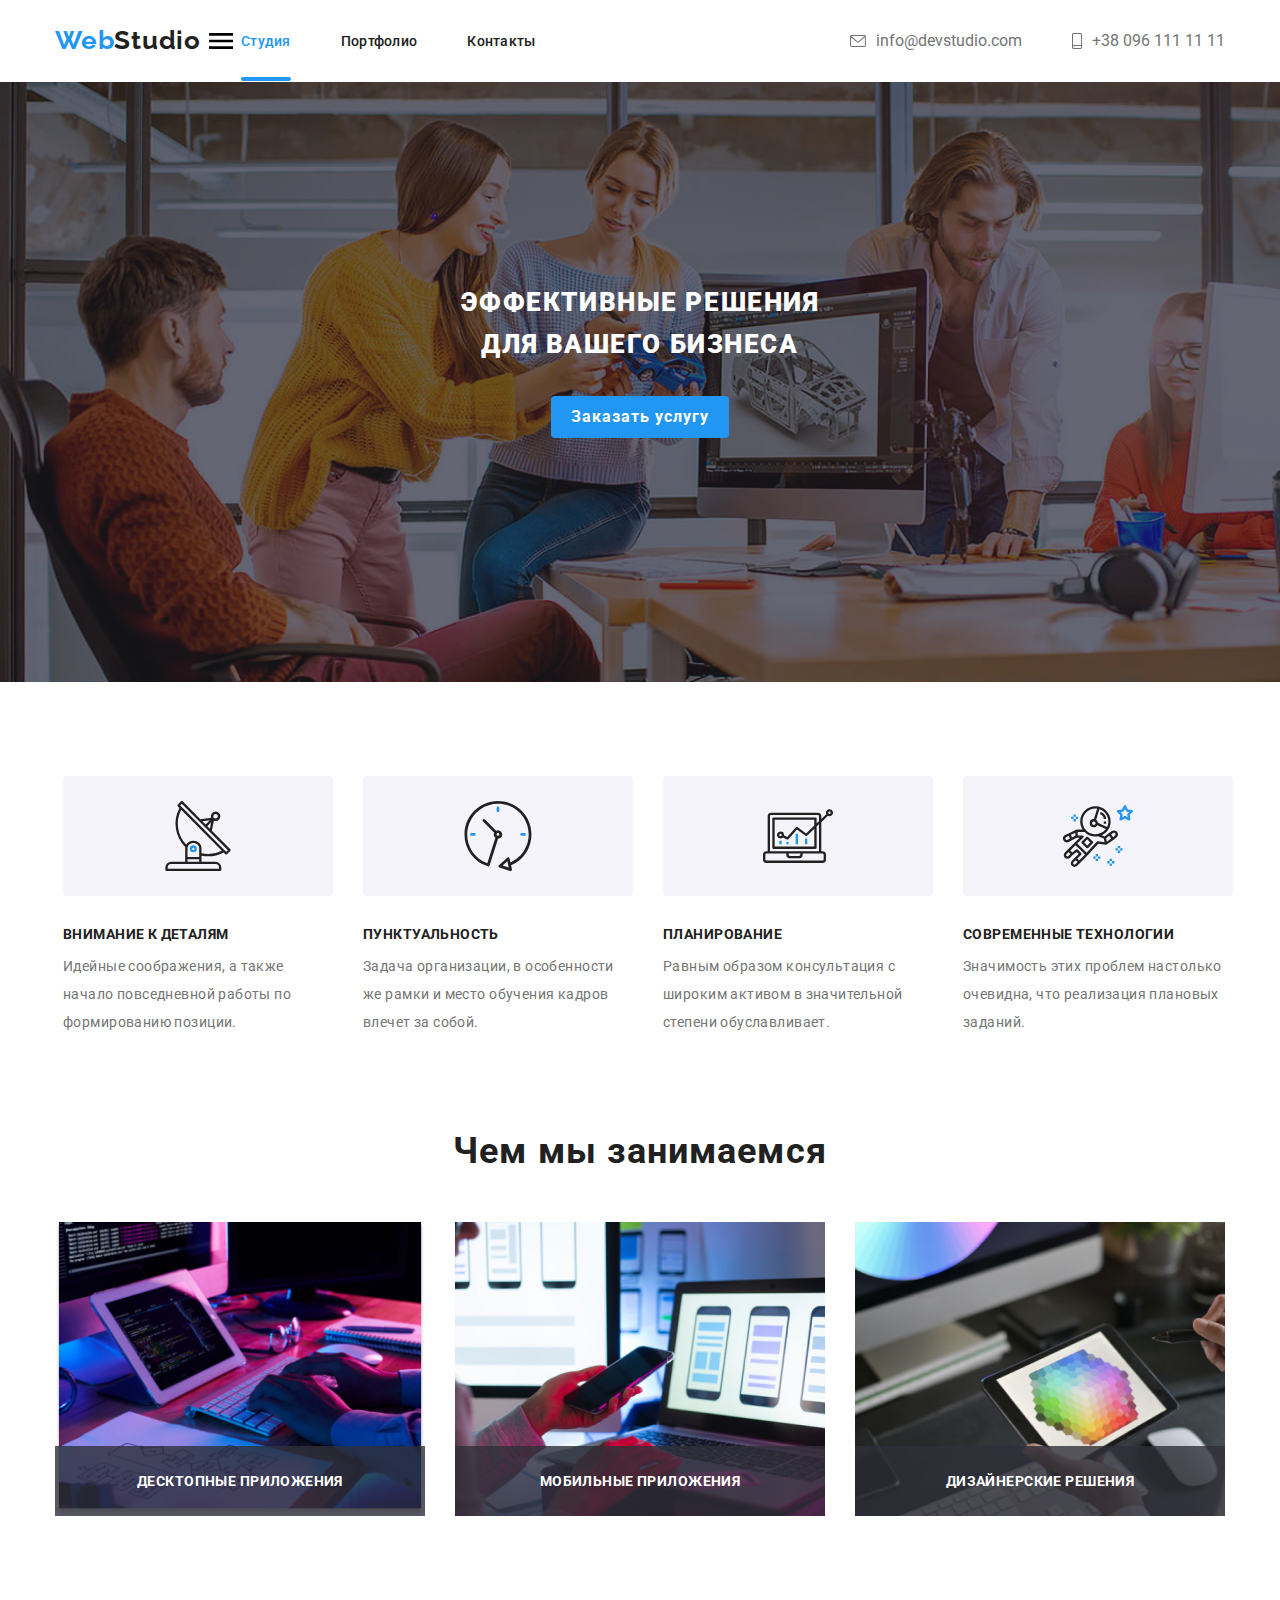
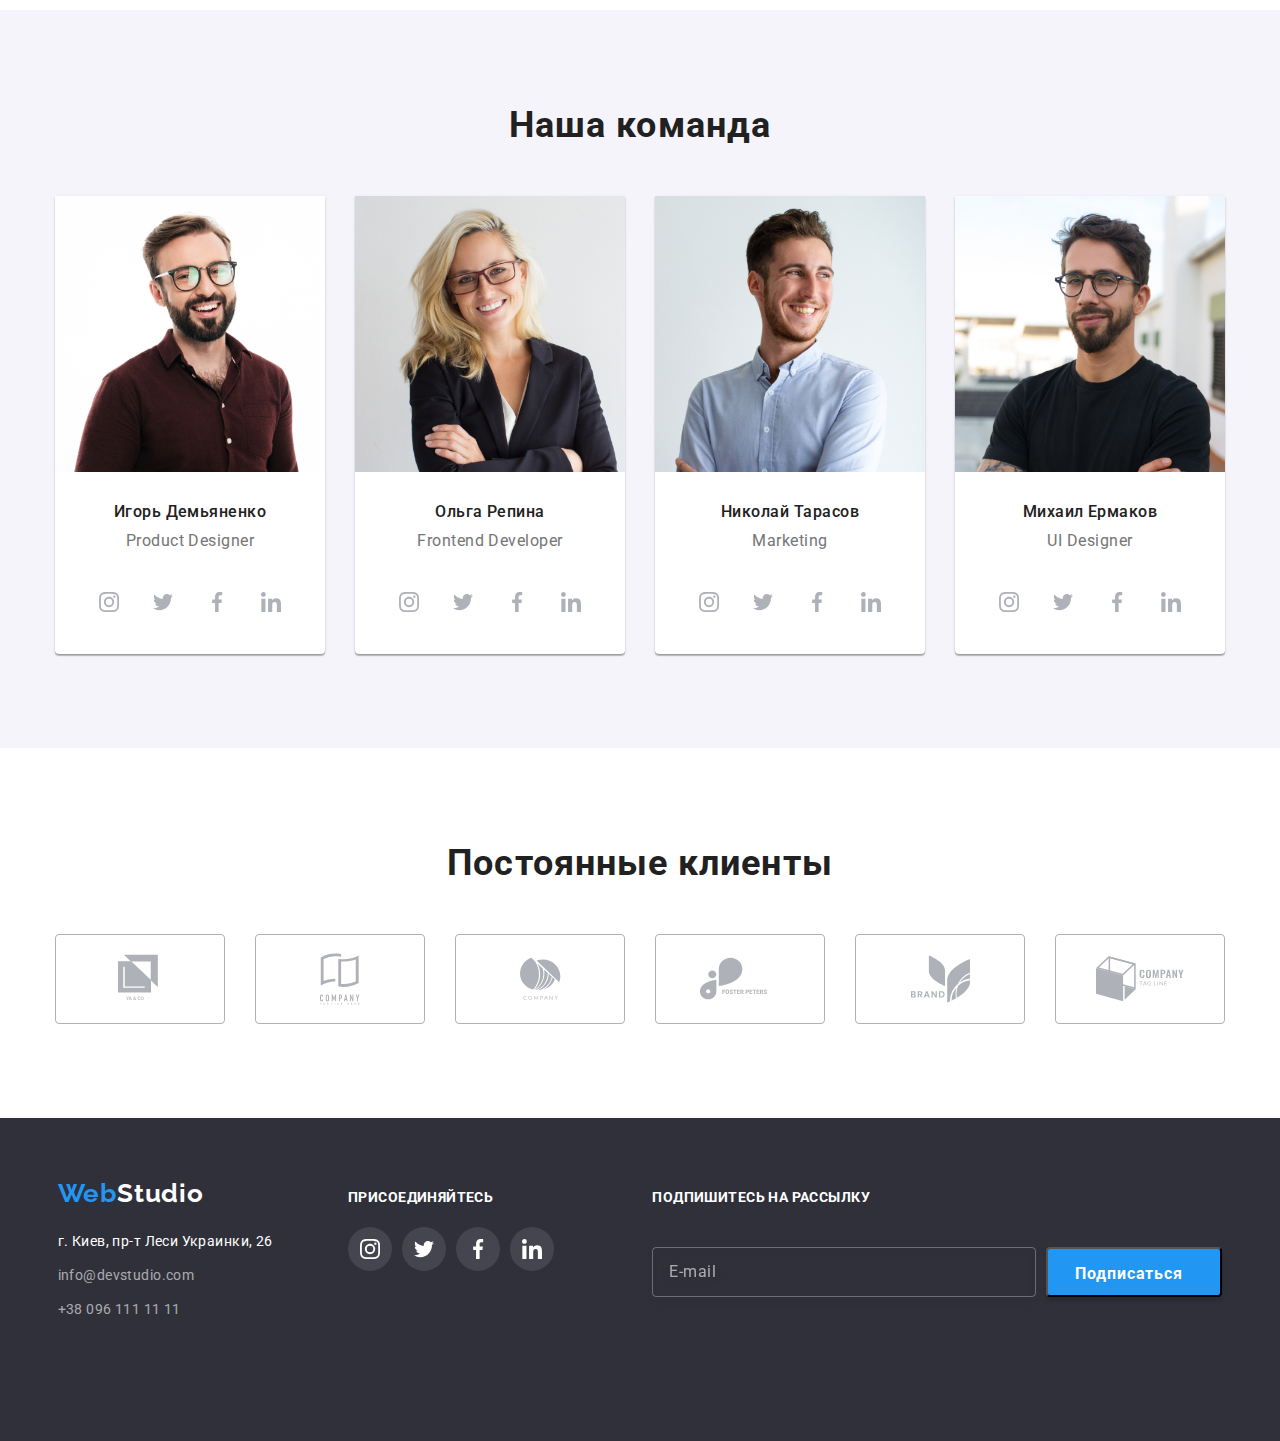
==== index.html @ d78a854e "ьи" ====
<!DOCTYPE html>
<html lang="ru">
    <head>
        <meta charset="UTF-8">
        <meta name="viewport" content="width=device-width, initial-scale=1.0">
        <title>WebStudio</title>
        <link rel="stylesheet" href="https://cdnjs.cloudflare.com/ajax/libs/modern-normalize/1.0.0/modern-normalize.css">
        <link href="https://fonts.googleapis.com/css2?family=Raleway:wght@700&family=Roboto:wght@400;500;700;900&display=swap" rel="stylesheet">
        <link rel="stylesheet" href="./css/main.min.css">
    </head>
    <body>
        <header class="header">
            <div class="container">
                <nav class="navigation">
                    <a class="logo link" href="./index.html">Web<span class="studio">Studio</span></a>
                    <button type="button" class="menu-button" aria-expanded="false" aria-controls="nav-menu" data-menu-button="">
                        <svg width="40" height="40" aria-label="переключатель мобильного меню">
                          <use class="icon-menu-close nav-svg" href="./images/sprite.cvg#icon-menu-close"></use>
                          <use class="icon-burger nav-svg" href="./images/sprite.svg#icon-burger"></use>
                        </svg>
                      </button>
                    <ul class="navigation-list list">
                        <li class="navigation-list-item">
                            <a class="navigation-list-link link current" href="./index.html">Студия</a>
                        </li>
                        <li class="navigation-list-item">
                            <a class="navigation-list-link link" href="./portfolio.html">Портфолио</a>
                        </li>
                        <li class="navigation-list-item">
                            <a class="navigation-list-link link" href="">Контакты</a>
                        </li>
                    </ul>
                </nav>
                    <address class="address">
                        <a class="address-mail-link link" href="">
                            <svg class="icon-mail">
                                <use href="./images/sprite.svg#icon-envelope"></use>
                            </svg>
                            info@devstudio.com</a>
                        <a class="address-tel-link link" href="">
                            <svg class="icon-smartfone">
                                <use href="./images/sprite.svg#icon-smartphone"></use>
                            </svg>
                            +38 096 111 11 11</a>
                    </address>
            </div>
        </header>
        <main>
        <section class="hero">
                <h1 class="hero-title">Эффективные решения для вашего бизнеса</h1>
                <button type="button" class="button" data-modal-open>Заказать услугу</button>
        </section>
        <section class="main-features">
            <div class="container">
                <h2 class="visually-hidden">особенности</h2>
                  <ul class="features list">
                    <li class="features-item icon-antena">
                        <h3 class="features-title">Внимание к деталям</h3>
                        <p class="features-text">Идейные соображения, а также начало повседневной работы по формированию позиции.</p>
                    </li>
                    <li class="features-item icon-clock">
                        <h3 class="features-title">Пунктуальность</h3>
                        <p class="features-text">Задача организации, в особенности же рамки и место обучения кадров влечет за собой.</p>
                    </li>
                    <li class="features-item icon-diagrama">
                        <h3 class="features-title">Планирование</h3>
                        <p class="features-text">Равным образом консультация с широким активом в значительной степени обуславливает.</p>
                    </li>
                    <li class="features-item icon-astronavt">
                        <h3 class="features-title">Современные технологии</h3>
                        <p class="features-text">Значимость этих проблем настолько очевидна, что реализация плановых заданий.</p>
                    </li>
                </ul>
            </div>
        </section>
        <section class="work">
            <div class="container">
                <h2 class="subtitle">Чем мы занимаемся</h2>
                <ul class="work-list list">
                    <li class="foto-works">
                        <div class="work-container">
                            <picture>
                                <source srcset="./images/gallery/box1.jpg 1x, ./images/gallery/box1@2x.jpg 2x" media="(min-width: 1200px)">
                                <img src="./images/gallery/box1.jpg" alt="програмист пишет код" width="370" height="294">
                            </picture>
                            <div class="label">
                                <p class="text-label">Десктопные приложения</p>
                            </div>
                        </div>
                    </li>
                    <li class="foto-works">
                        <div class="work-container">
                            <picture>
                                <source  srcset="./images/gallery/box2.jpg 1x, ./images/gallery/box2@2x.jpg 2x" media="(min-width: 1200px)">
                                <img src="./images/gallery/box2.jpg" alt="програмист пишет код" width="370" height="294">
                            </picture>
                            <div class="label">
                                <p class="text-label">Мобильные приложения</p>
                            </div>
                        </div>
                    </li>
                    <li class="foto-works">
                        <div class="work-container">
                            <picture>
                                <source  srcset="./images/gallery/box3.jpg 1x, ./images/gallery/box3@2x.jpg 2x" media="(min-width: 1200px)">
                                <img src="./images/gallery/box1.jpg" alt="програмист пишет код" width="370" height="294">
                            </picture>
                            <div class="label">
                                <p class="text-label">Дизайнерские решения</p>
                            </div>
                        </div>
                    </li>
                </ul>
            </div>
        </section>
        <section class="section-workers">
            <div class="container">
                <h2 class="subtitle">Наша команда</h2>
                <ul class="workers-list list">
                    <li class="workers-item">
                        <picture>
                            <source srcset="./images/workers/card1-mobile.jpg 1x, ./images/workers/card1-mobile@2x.jpg 2x" media="(min-width: 320px)">
                                <source srcset="./images/workers/card1-tablet.jpg 1x, ./images/workers/card1-tablet@2x.jpg 2x" media="(min-width: 768px)">
                                    <source srcset="./images/workers/card1-desctop.jpg 1x, ./images/workers/card1-desctop@2x.jpg 2x" media="(min-width: 1200px)">
                        <img class="workers-list-img" src="./images/workers/card1-mobile.jpg" alt="фото Игорь Демьяненко" >
                    </picture>
                        <div class="workers-container">
                            <h3 class="workers">Игорь Демьяненко</h3>
                            <p class="workers-position" lang="en">Product Designer</p>
                           <ul class="social-list">
                               <li class="social-list-item list">
                                   <a class="social-link" href="">
                                       <svg class="social-list-svg">
                                           <use href="./images/sprite.svg#instagram"></use>
                                       </svg>
                                   </a>
                            </li>
                               <li class="social-list-item list">
                                   <a class="social-link" href="">
                                       <svg class="social-list-svg">
                                           <use href="./images/sprite.svg#twitter"></use>
                                       </svg>
                                   </a>
                            </li>
                               <li class="social-list-item list">
                                   <a class="social-link" href="">
                                       <svg class="social-list-svg">
                                           <use href="./images/sprite.svg#facebook"></use>
                                       </svg>
                                   </a>
                            </li>
                               <li class="social-list-item list">
                                   <a class="social-link" href="">
                                       <svg class="social-list-svg">
                                           <use href="./images/sprite.svg#linkedin"></use>
                                       </svg>
                                   </a>
                            </li>
                           </ul>
                        </div>
                    </li>
                    <li class="workers-item">
                        <picture>
                            <source srcset="./images/workers/card2-mobile.jpg 1x, ./images/workers/card2-mobile@2x.jpg 2x" media="(min-width: 320px)">
                                <source srcset="./images/workers/card2-tablet.jpg 1x, ./images/workers/card2-tablet@2x.jpg 2x" media="(min-width: 768px)">
                                    <source srcset="./images/workers/card2-desctop.jpg 1x, ./images/workers/card2-desctop@2x.jpg 2x" media="(min-width: 1200px)">
                        <img class="workers-list-img"  src="./images/workers/card2-mobile.jpg" alt="фото Ольга Репина">
                    </picture>
                        <div class="workers-container">
                            <h3 class="workers">Ольга Репина</h3>
                            <p class="workers-position" lang="en">Frontend Developer</p>
                                <ul class="social-list">
                                    <li class="social-list-item list">
                                        <a class="social-link" href="">
                                            <svg class="social-list-svg">
                                                <use href="./images/sprite.svg#instagram"></use>
                                            </svg>
                                        </a>
                                    </li>
                                    <li class="social-list-item list">
                                        <a class="social-link" href="">
                                            <svg class="social-list-svg">
                                                <use href="./images/sprite.svg#twitter"></use>
                                            </svg>
                                        </a>
                                    </li>
                                    <li class="social-list-item list">
                                        <a class="social-link" href="">
                                            <svg class="social-list-svg">
                                                <use href="./images/sprite.svg#facebook"></use>
                                            </svg>
                                        </a>
                                    </li>
                                    <li class="social-list-item list">
                                        <a class="social-link" href="">
                                            <svg class="social-list-svg">
                                                <use href="./images/sprite.svg#linkedin"></use>
                                            </svg>
                                        </a>
                                    </li>
                                </ul>
                        </div>
                    </li>
                    <li class="workers-item">
                        <picture>
                            <source srcset="./images/workers/card3-mobile.jpg 1x, ./images/workers/card3-mobile@2x.jpg 2x" media="(min-width: 320px)">
                                <source srcset="./images/workers/card3-tablet.jpg 1x, ./images/workers/card3-tablet@2x.jpg 2x" media="(min-width: 768px)">
                                    <source srcset="./images/workers/card3-desctop.jpg 1x, ./images/workers/card3-desctop@2x.jpg 2x" media="(min-width: 1200px)">
                        <img class="workers-list-img"  src="./images/workers/card3-mobile.jpg" alt="фото Николай Тарасов">
                    </picture>
                        <div class="workers-container">
                            <h3 class="workers">Николай Тарасов</h3>
                            <p class="workers-position" lang="en">Marketing</p>
                                <ul class="social-list">
                                    <li class="social-list-item list">
                                        <a class="social-link" href="">
                                            <svg class="social-list-svg">
                                                <use href="./images/sprite.svg#instagram"></use>
                                            </svg>
                                        </a>
                                    </li>
                                    <li class="social-list-item list">
                                        <a class="social-link" href="">
                                            <svg class="social-list-svg">
                                                <use href="./images/sprite.svg#twitter"></use>
                                            </svg>
                                        </a>
                                    </li>
                                    <li class="social-list-item list">
                                        <a class="social-link" href="">
                                            <svg class="social-list-svg">
                                                <use href="./images/sprite.svg#facebook"></use>
                                            </svg>
                                        </a>
                                    </li>
                                    <li class="social-list-item list">
                                        <a class="social-link" href="">
                                            <svg class="social-list-svg">
                                                <use href="./images/sprite.svg#linkedin"></use>
                                            </svg>
                                        </a>
                                    </li>
                                </ul>
                        </div>
                    </li>
                    <li class="workers-item">
                        <picture>
                            <source srcset="./images/workers/card4-mobile.jpg 1x, ./images/workers/card4-mobile@2x.jpg 2x" media="(min-width: 320px)">
                                <source srcset="./images/workers/card4-tablet.jpg 1x, ./images/workers/card4-tablet@2x.jpg 2x" media="(min-width: 768px)">
                                    <source srcset="./images/workers/card4-desctop.jpg 1x, ./images/workers/card4-desctop@2x.jpg 2x" media="(min-width: 1200px)">
                        <img class="workers-list-img"  src="./images/workers/card4-mobile.jpg" alt="фото Михаил Ермаков">
                    </picture>
                        <div class="workers-container">
                            <h3 class="workers">Михаил Ермаков</h3>
                            <p class="workers-position" lang="en">UI Designer</p>
                                <ul class="social-list">
                                    <li class="social-list-item list">
                                        <a class="social-link" href="">
                                            <svg class="social-list-svg">
                                                <use href="./images/sprite.svg#instagram"></use>
                                            </svg>
                                        </a>
                                    </li>
                                    <li class="social-list-item list">
                                        <a class="social-link" href="">
                                            <svg class="social-list-svg">
                                                <use href="./images/sprite.svg#twitter"></use>
                                            </svg>
                                        </a>
                                    </li>
                                    <li class="social-list-item list">
                                        <a class="social-link" href="">
                                            <svg class="social-list-svg">
                                                <use href="./images/sprite.svg#facebook"></use>
                                            </svg>
                                        </a>
                                    </li>
                                    <li class="social-list-item list">
                                        <a class="social-link" href="">
                                            <svg class="social-list-svg">
                                                <use href="./images/sprite.svg#linkedin"></use>
                                            </svg>
                                        </a>
                                    </li>
                                </ul>
                        </div>
                    </li>
                </ul>
            </div>
        </section>
        <section class="clients-section">
            <div class="container">
                <h2 class="subtitle">Постоянные клиенты</h2>
                <ul class="clients list">
                    <li class="clients-item">
                        <a href="" class="clients-link">
                            <svg class="icon-clients" width="44">
                                <use href="./images/sprite.svg#icon-logo-1"></use>
                            </svg>
                        </a>
                    </li>
                    <li class="clients-item">
                        <a href="" class="clients-link">
                            <svg class="icon-clients" width="40">
                                <use href="./images/sprite.svg#icon-logo-2"></use>
                            </svg>
                        </a>
                    </li>
                    <li class="clients-item">
                        <a href="" class="clients-link">
                            <svg class="icon-clients" width="41">
                                <use href="./images/sprite.svg#icon-logo-3"></use>
                            </svg>
                        </a>
                    </li>
                    <li class="clients-item">
                        <a href="" class="clients-link">
                            <svg class="icon-clients" width="80">
                                <use href="./images/sprite.svg#icon-logo-4"></use>
                            </svg>
                        </a>
                    </li>
                    <li class="clients-item">
                        <a href="" class="clients-link">
                            <svg class="icon-clients" width="59">
                                <use href="./images/sprite.svg#icon-logo-5"></use>
                            </svg>
                        </a>
                    </li>
                    <li class="clients-item">
                        <a href="" class="clients-link">
                            <svg class="icon-clients" width="88">
                                <use href="./images/sprite.svg#icon-logo-6"></use>
                            </svg>
                        </a>
                    </li>
                </ul>
            </div>
        </section>
        </main>
        <footer class="footer">
            <div class="footer-container container">
                <div class="footer-address-container">
                    <a class="logo link" href="./index.html">Web<span class="footer-studio">Studio</span></a>
                    <address class="footer-address">
                        <a class="address-link-maps link" href="https://goo.gl/maps/h8b5BTKVBt66Y6Jb9" target="blank">г. Киев,
                            пр-т Леси Украинки, 26</a>
                        <a class="address-link link" href="">info@devstudio.com</a>
                        <a class="address-link link" href="">+38 096 111 11 11</a>
                    </address>
                </div>
                <div class="footer-social">
                  <b class="footer-title">присоединяйтесь</b>
                    <ul class="footer-social-list">
                        <li class="footer-social-list-item list">
                            <a class="footer-social-link" href="">
                                <svg class="footer-social-list-svg">
                                    <use href="./images/sprite.svg#instagram"></use>
                                </svg>
                            </a>
                        </li>
                        <li class="footer-social-list-item list">
                            <a class="footer-social-link" href="">
                                <svg class="footer-social-list-svg">
                                    <use href="./images/sprite.svg#twitter"></use>
                                </svg>
                            </a>
                        </li>
                        <li class="footer-social-list-item list">
                            <a class="footer-social-link" href="">
                                <svg class="footer-social-list-svg">
                                    <use href="./images/sprite.svg#facebook"></use>
                                </svg>
                            </a>
                        </li>
                        <li class="footer-social-list-item list">
                            <a class="footer-social-link" href="">
                                <svg class="footer-social-list-svg">
                                    <use href="./images/sprite.svg#linkedin"></use>
                                </svg>
                            </a>
                        </li>
                    </ul>
                </div>
                <div class="mailing">
                    <b class="footer-title">Подпишитесь на рассылку</b>
                    <form action="#" class="mailing-form">
                        <input type="email" name="user-email" placeholder="E-mail" class="mailing-form-input">
                        <button type="submit" class="mailing-btn">Подписаться</button>
                    </form>
                </div>
            </div>
        </footer>
        <div class="backdrop is-hidden" data-modal>
            <div class="modal">
                <button type="button" class="close-btn" data-modal-close>
                    <svg class="vector">
                    <use href="./images/sprite.svg#vector"></use>
                    </svg>
                </button>
                <h2 class="modal-title">Оставьте свои данные, мы вам перезвоним</h2>
                <form action="#" class="modal-form">
                    <label class="modal-form-field">
                        Имя
                        <span class="modal-form-field-wrapper">
                            <input type="text" name="user-name" required class="modal-form-input">
                            <svg class="modal-form-svg-icon">
                                <use href="./images/sprite.svg#name"></use>
                            </svg>
                        </span>
                </label>
                <label class="modal-form-field">
                    Телефон
                    <span class="modal-form-field-wrapper">
                        <input type="tel" name="user-phone" required class="modal-form-input">
                        <svg class="modal-form-svg-icon">
                            <use href="./images/sprite.svg#phone"></use>
                        </svg>
                    </span>
                </label>
                <label class="modal-form-field">
                    Почта
                    <span class="modal-form-field-wrapper">
                        <input type="email" name="user-email" required class="modal-form-input">
                        <svg class="modal-form-svg-icon">
                            <use href="./images/sprite.svg#post"></use>
                        </svg>
                    </span>
                </label>
                <label class="modal-form-field">
                Комментарий
                    <textarea name="user-message" cols="30" rows="10" placeholder="Введите текст" class="modal-form-message"></textarea>
                </label>
                    <input type="checkbox" name="user-policy" value="accept-policy" id="check-policy" class="modal-form-policy visually-hidden">
                    <label for="check-policy" class="modal-form-policy-ladel">Соглашаюсь с рассылкой и принимаю&ensp;<a href="" class="modal-polisy">Условия договора</a>
                    </label>
                    <button type="submit" class="modal-form-btn">Отправить</button>
                </form>
            </div>
        </div>
        <script src="./js/modal.js"></script>
    </body>
</html>
---- css/main.min.css ----
*,*::before,*::after{margin:0;padding:0}body{font-family:"Roboto", sans-serif;background-color:#fff}.list{list-style:none}.link{text-decoration:none}img{display:block}.container{padding:0 15px}@media screen and (min-width: 480px){.container{width:480px;margin:0 auto}}@media screen and (min-width: 768px){.container{width:768px;margin:0 auto}}@media screen and (min-width: 1200px){.container{width:1200px;margin:0 auto}}.visually-hidden{position:absolute !important;clip:rect(1px 1px 1px 1px);clip:rect(1px, 1px, 1px, 1px);padding:0 !important;border:0 !important;height:1px !important;width:1px !important;overflow:hidden}.subtitle{font-weight:700;font-size:36px;line-height:1.167;letter-spacing:0.03em;text-align:center;color:#212121;margin-bottom:50px}.backdrop{position:fixed;top:0;left:0;width:100%;height:100%;background-color:rgba(0,0,0,0.2);transition-duration:250ms;transition-timing-function:cubic-bezier(0.4, 0, 0.2, 1)}.is-hidden{opacity:0;visibility:hidden;pointer-events:none;transform:scale(0)}.modal{position:absolute;top:50%;left:50%;transform:translate(-50%, -50%) scale(1);width:528px;height:581px;background:#fff;box-shadow:0px 1px 3px rgba(0,0,0,0.12),0px 1px 1px rgba(0,0,0,0.14),0px 2px 1px rgba(0,0,0,0.2);border-radius:4px;padding:40px}.close-btn{display:flex;align-items:center;justify-content:center;position:absolute;top:8px;right:8px;width:30px;height:30px;background-color:#fff;border:1px solid rgba(0,0,0,0.1);border-radius:50%;cursor:pointer}.vector{width:11px;height:11px}.vector:hover{fill:#2196F3}@media screen and (max-width: 1199px){.modal{width:450px;height:609px}.modal-form-policy-ladel{white-space:nowrap;font-size:12px;line-height:1.166}}.modal-title{height:23px;font-family:Roboto;font-style:normal;font-weight:700;font-size:20px;line-height:1,5;text-align:center;letter-spacing:0.03em;color:#212121;margin-bottom:12px}.modal-form{display:flex;flex-direction:column;font-style:normal;font-weight:400;font-size:12px;line-height:1.17;letter-spacing:0.01em;color:#757575}.modal-form-input{display:block;width:100%;height:40px;border:1px solid rgba(33,33,33,0.2);border-radius:4px;padding-left:42px;transition-property:outline, border;transition-duration:250ms;transition-timing-function:cubic-bezier(0.4, 0, 0.2, 1)}.modal-form-btn{align-self:center;font-weight:700;font-size:16px;line-height:1.87;letter-spacing:0.06em;width:200px;height:50px;color:#fff;box-shadow:0px 4px 4px rgba(0,0,0,0.15);border-radius:4px;padding:10px 56px;background:#2196F3;box-shadow:0px 4px 4px rgba(0,0,0,0.15);border-radius:4px;transition-property:background-color;transition-duration:250ms;transition-timing-function:cubic-bezier(0.4, 0, 0.2, 1)}.modal-form-btn:hover{background-color:#188CE8}.modal-form-message{width:100%;height:120px;border:1px solid rgba(33,33,33,0.2);border-radius:4px;resize:none;margin-bottom:10px;margin-top:4px;padding:16px 12px;transition-property:outline, border, fill;transition-duration:250ms;transition-timing-function:cubic-bezier(0.4, 0, 0.2, 1)}.modal-form-message::placeholder{font-style:normal;font-weight:400;font-size:12px;line-height:1,17;letter-spacing:0.01em;color:rgba(117,117,117,0.5)}.modal-form-field{margin-bottom:10px}.modal-form-field-wrapper{display:block;position:relative;margin-top:4px}.modal-form-input:focus,.modal-form-message:focus{outline:none;border:1px solid #2196F3}.modal-form-svg-icon{position:absolute;top:50%;left:12px;transform:translateY(-50%);width:12px;height:12px}.modal-form-input:focus+.modal-form-svg-icon{fill:#2196F3}.modal-form-policy-ladel{display:flex;align-items:center;font-weight:normal;font-size:14px;line-height:1.7;letter-spacing:0.03em;margin-bottom:30px}.modal-form-policy-ladel::before{display:inline-block;content:"";width:16px;height:15px;border:2px solid #212121;margin-right:8px;border-radius:2px;cursor:pointer;transition-property:border-color;transition-duration:250ms;transition-timing-function:cubic-bezier(0.4, 0, 0.2, 1)}.modal-form-policy:checked+.modal-form-policy-ladel::before{background-color:#2196F3;border:#2196F3;background-image:url(../images/svg/Vector.svg);background-repeat:no-repeat;background-size:contain}.modal-form-policy:focus+.modal-form-policy-ladel::before,.modal-form-policy:hover+.modal-form-policy-ladel::before{border-color:#2196F3}.modal-polisy{color:#2196F3}.social-list{display:flex;justify-content:center}.social-list-svg{width:20px;height:20px;fill:#AFB1B8;transition-property:fill;transition-duration:250ms;transition-timing-function:cubic-bezier(0.4, 0, 0.2, 1)}.social-link:hover .social-list-svg{fill:#fff}.social-list-item:not(:last-child){margin-right:10px}.social-link{display:flex;align-items:center;justify-content:center;width:44px;height:44px;border-radius:50%;background-color:#fff;transition-property:background-color;transition-duration:250ms;transition-timing-function:cubic-bezier(0.4, 0, 0.2, 1)}.social-link:hover{background-color:#2196F3}@media screen and (min-width: 768px){.social-list-item{display:flex;flex-wrap:wrap;justify-content:space-between}}.logo{font-family:"Raleway",sans-serif;font-weight:700;font-size:26px;line-height:1.192;letter-spacing:0.03em;color:#2196F3;padding-top:24px;padding-bottom:25px}.studio{color:#212121}.footer-studio{color:#fff}.address-link{font-style:normal;font-weight:400;font-size:14px;line-height:24px;letter-spacing:0.03em;color:rgba(255,255,255,0.6);margin-top:10px;transition-property:color;transition-duration:250ms;transition-timing-function:cubic-bezier(0.4, 0, 0.2, 1)}.address-link-maps:hover,.address-link-maps:focus,.address-link:hover,.address-link:focus{color:#2196F3}.address-link-maps{font-style:normal;font-weight:400;font-size:14px;line-height:24px;letter-spacing:0.03em;color:#fff;transition-property:color;transition-duration:250ms;transition-timing-function:cubic-bezier(0.4, 0, 0.2, 1)}.button{font-weight:700;font-size:16px;line-height:1.875;letter-spacing:0.06em;background-color:#2196F3;color:#fff;border:0px;border-radius:4px;padding:6px 20px;margin-top:30px}.portheader{border-bottom:1px solid #ececec}.header .container{display:flex;align-items:center}.navigation{display:flex;align-items:center}.navigation-list{display:flex}.navigation-list-item:not(:last-child){margin-right:50px}.navigation-list-link{position:relative;color:#212121;padding:32px 0;transition-property:color;transition-duration:250ms;transition-timing-function:cubic-bezier(0.4, 0, 0.2, 1)}.navigation-list-link,.navigation-list-link .address{font-weight:500;font-size:14px;line-height:1.143;letter-spacing:0.02em}.navigation-list-link::after{content:"";display:block;position:absolute;left:0;bottom:0;width:100%;height:4px;border-radius:2px;background-color:#2196F3;opacity:0}.navigation .navigation-list-link.current::after{opacity:1}.navigation .navigation-list-link.current{color:#2196F3}.icon-mail{width:16px;height:12px;margin-right:10px;fill:#757575}.icon-smartfone{width:10px;height:16px;margin-right:10px;fill:#757575}.header .address{display:flex;margin-left:auto}.address .address-mail-link{margin-right:50px}.navigation-list-link:hover,.navigation-list-link:focus,.address-mail-link:hover,.address-mail-link:focus,.address-tel-link:hover,.address-tel-link:focus{color:#2196F3}.address-tel-link:hover .icon-smartfone,.address-tel-link:focus .icon-smartfone,.address-mail-link:hover .icon-mail,.address-mail-link:focus .icon-mail{fill:#2196F3}.address-mail-link,.address-tel-link{display:flex;align-items:center;font-style:normal;color:#757575;padding:32px 0;transition-property:color, fill;transition-duration:250ms;transition-timing-function:cubic-bezier(0.4, 0, 0.2, 1)}.menu-button{display:inline-flex;margin:0;padding:0;border:none;background-color:transparent}.hero{height:400px;text-align:center;background-color:#2F303A;padding:118px 0}.hero-title{Width:360px;Height:84px;font-weight:900;font-size:26px;line-height:1.615;letter-spacing:0.06em;text-transform:uppercase;color:#fff;margin:0 auto}@media screen and (min-device-pixel-ratio: 2) and (max-width: 767px), screen and (min-resolution: 192dpi) and (max-width: 767px), screen and (min-resolution: 2dppx) and (max-width: 767px){.hero{background-image:linear-gradient(rgba(47,48,58,0.4), rgba(47,48,58,0.4)),url(../images/hero/bg-mobile@2x.jpg);background-repeat:no-repeat;background-size:cover;margin:0 auto}}@media screen and (min-width: 320px) and (max-width: 767px){.hero{background-image:linear-gradient(rgba(47,48,58,0.4), rgba(47,48,58,0.4)),url(../images/hero/bg-mobile.jpg);background-repeat:no-repeat;background-size:cover;margin:0 auto}}@media screen and (min-width: 768px){.hero{background-image:linear-gradient(rgba(47,48,58,0.4), rgba(47,48,58,0.4)),url(../images/hero/bg-tablet.jpg);background-repeat:no-repeat;background-size:cover;margin:0 auto}}@media screen and (min-device-pixel-ratio: 2) and (min-width: 768px), screen and (min-resolution: 192dpi) and (min-width: 768px), screen and (min-resolution: 2dppx) and (min-width: 768px){.hero{background-image:linear-gradient(rgba(47,48,58,0.4), rgba(47,48,58,0.4)),url(../images/hero/bg-tablet@2x.jpg);background-repeat:no-repeat;background-size:cover;margin:0 auto}}@media screen and (min-width: 1200px){.hero{height:600px;padding:200px 0;background-image:linear-gradient(rgba(47,48,58,0.4), rgba(47,48,58,0.4)),url(../images/hero/bg-desctop.jpg);background-repeat:no-repeat;background-size:cover;margin:0 auto}-title{width:696px;height:120px;font-size:44px;line-height:1.363}}@media screen and (min-device-pixel-ratio: 2) and (min-width: 1200x), screen and (min-resolution: 192dpi) and (min-width: 1200px), screen and (min-resolution: 2dppx) and (min-width: 1200px){.hero{background-image:linear-gradient(rgba(47,48,58,0.4), rgba(47,48,58,0.4)),url(../images/hero/bg-desctop@2x.jpg);background-repeat:no-repeat;background-size:cover;margin:0 auto}}.features-item::before{display:block;content:"";height:120px;background-size:auto;background-repeat:no-repeat;background-position:center;background-color:#F5F4FA;border-radius:4px;margin-bottom:30px}.features-title{font-weight:700;font-size:14px;line-height:1.143;letter-spacing:0.03em;text-transform:uppercase;color:#212121;margin-bottom:10px}.features-text{font-weight:400;font-size:14px;line-height:2;letter-spacing:0.03em;color:#757575}.icon-antena::before{background-image:url(../images/svg/antenna.svg)}.icon-clock::before{background-image:url(../images/svg/clock.svg)}.icon-astronavt::before{background-image:url(../images/svg/astronaut.svg)}.icon-diagrama::before{background-image:url(../images/svg/diagram.svg)}@media screen and (max-width: 767px){.features-item:not(:last-child){margin-bottom:30px}.main-features{padding:60px 0}}@media screen and (min-width: 768px) and (max-width: 1199px){.main-features{display:flex;padding:60px 0}.features{display:flex;flex-wrap:wrap;justify-content:space-between}.features-item{width:354px}.features-item:not(:nth-child(2n+1)){margin-left:30px}.features-item:not(:nth-last-child(-n+2)){margin-bottom:30px}}@media screen and (min-width: 1200px){.main-features{display:flex;padding:94px 0}.main-features .container{display:flex}.features{display:flex;justify-content:center}.features-item{width:270px}.features-item:not(:last-child){margin-right:30px}}.work{padding-bottom:94px}.work.container{align-items:center}.work-list{display:flex}.work-container{position:relative}.foto-works:not(:last-child){margin-right:30px}.label{position:absolute;left:0;bottom:0;width:100%;height:70px;display:flex;align-items:center;justify-content:center;background-color:rgba(47,48,58,0.8)}.text-label{font-style:normal;font-weight:700;font-size:14px;line-height:16px;letter-spacing:0.03em;text-transform:uppercase;color:#fff}@media screen and (max-width: 1199px){.work{display:none}}.workers-item{box-shadow:0px 1px 3px rgba(0,0,0,0.12),0px 1px 1px rgba(0,0,0,0.14),0px 2px 1px rgba(0,0,0,0.2);border-radius:0px 0px 4px 4px;background-color:#fff}.section-workers{background-color:#F5F4FA}.workers{font-weight:500;font-size:16px;line-height:1.188;letter-spacing:0.03em;text-align:center;color:#212121;margin-bottom:10px}.workers-container{padding:30px}.workers-position{font-weight:400;font-size:16px;line-height:1.188;letter-spacing:0.03em;text-align:center;color:#757575;margin-bottom:30px}@media screen and (max-width: 767px){.section-workers{padding:60px 0}.workers-item:not(:last-child){margin-bottom:30px}.workers-item .workers-list-img{max-width:100%}}@media screen and (min-width: 768px) and (max-width: 1199px){.section-workers{padding:60px 0}.workers-item{width:354px}.workers-item:not(:nth-last-child(-n+2)){margin-bottom:30px}.workers-item .workers-list-img{max-width:100%}.workers-list{display:flex;flex-wrap:wrap;justify-content:space-between}}@media screen and (min-width: 1200px){.section-workers{padding:94px 0}.workers-list{display:flex}.workers-item{width:270px}.workers-list-img{max-width:100%}.workers-item:not(:last-child){margin-right:30px}}.clients{display:flex;justify-content:space-between}.clients-link{display:flex;align-items:center;justify-content:center;height:90px;border:1px solid #AFB1B8;border-radius:4px;transition-property:border;transition-duration:250ms;transition-timing-function:cubic-bezier(0.4, 0, 0.2, 1)}.clients-link:hover{border:1px solid #2196F3}.icon-clients{fill:#AFB1B8;transition-property:fill;transition-duration:250ms;transition-timing-function:cubic-bezier(0.4, 0, 0.2, 1)}.clients-link:hover .icon-clients,.clients-link:focus .icon-clients{fill:#2196F3}@media screen and (max-width: 767px){.clients-section{padding:60px 0}.clients{flex-wrap:wrap}.clients-item{width:calc((100% - 15px * 2) / 2)}.clients-item:not(:nth-last-child(-n+2)){margin-bottom:30px}}@media screen and (min-width: 768px) and (max-width: 1199px){.clients-section{padding:60px 0}.clients{flex-wrap:wrap}.clients-item{width:calc((100% - 15px * 3) / 3)}.clients-item:not(:nth-last-child(-n+3)){margin-bottom:30px}}@media screen and (min-width: 1200px){.clients-section{padding:94px 0}.clients-link{width:170px}.clients-item:not(:last-child){margin-right:30px}}.footer{padding:60px 0;background-color:#2F303A}.footer-address{display:flex;flex-direction:column;margin-top:20px}.footer-title{font-size:14px;line-height:16px;letter-spacing:0.03em;text-transform:uppercase;color:#fff}.footer-social-list{display:flex;margin-top:20px}.footer-social-list-item:not(:last-child){margin-right:10px}.footer-social-list-svg{width:20px;height:20px;fill:#fff}.footer-social-link{display:flex;align-items:center;justify-content:center;width:44px;height:44px;border-radius:50%;background-color:rgba(255,255,255,0.1);transition-property:background-color;transition-duration:250ms;transition-timing-function:cubic-bezier(0.4, 0, 0.2, 1)}.footer-social-link:hover{background-color:#2196F3}.mailing{display:block}.mailing-form{margin-top:20px}.mailing-btn{width:200px;height:50px;background:#2196F3;box-shadow:0px 4px 4px rgba(0,0,0,0.15);border-radius:4px;margin-left:10px;font-style:normal;font-weight:700;font-size:16px;line-height:1.87;letter-spacing:0.06em;color:#fff;padding:10px 27px}.mailing-btn::after{margin-left:10px;content:"";width:24px;height:24px;background-image:url(../images/svg/send.svg);background-position:center}.mailing-form-input{height:50px;color:#fff;border:1px solid rgba(255,255,255,0.3);filter:drop-shadow(0px 4px 4px rgba(0,0,0,0.15));border-radius:4px;background-color:transparent;padding:15px 16px}.mailing-form-input::placeholder{font-style:normal;font-weight:400;font-size:16px;line-height:1.25;letter-spacing:0.03em;color:rgba(255,255,255,0.6)}@media screen and (max-width: 767px){.footer-address{margin-bottom:60px}.footer-address-container{text-align:center}.footer-social{margin-bottom:60px;text-align:center}.footer-social-list{justify-content:center}.mailing{text-align:center}.mailing-btn{margin-top:20px}.mailing-form-input{width:100%}}@media screen and (min-width: 768px){.footer{display:flex}.footer-address-container{text-align:center;margin-bottom:60px}.footer-container{flex-wrap:wrap;display:inline-flex;align-items:baseline;justify-content:space-around}.footer-social{text-align:center}.footer-social-list{justify-content:center}.mailing{width:450px;text-align:center}.mailing-btn{margin-top:20px}.mailing-form-input{width:100%}}@media screen and (min-width: 1200px){.footer-address-container{margin-right:70px;text-align:left}.footer-social{text-align:left}.mailing{display:block;margin-left:93px;width:570px;text-align:left}.mailing-form{display:flex;align-items:flex-end;margin-top:20px}}
/*# sourceMappingURL=main.min.css.map */
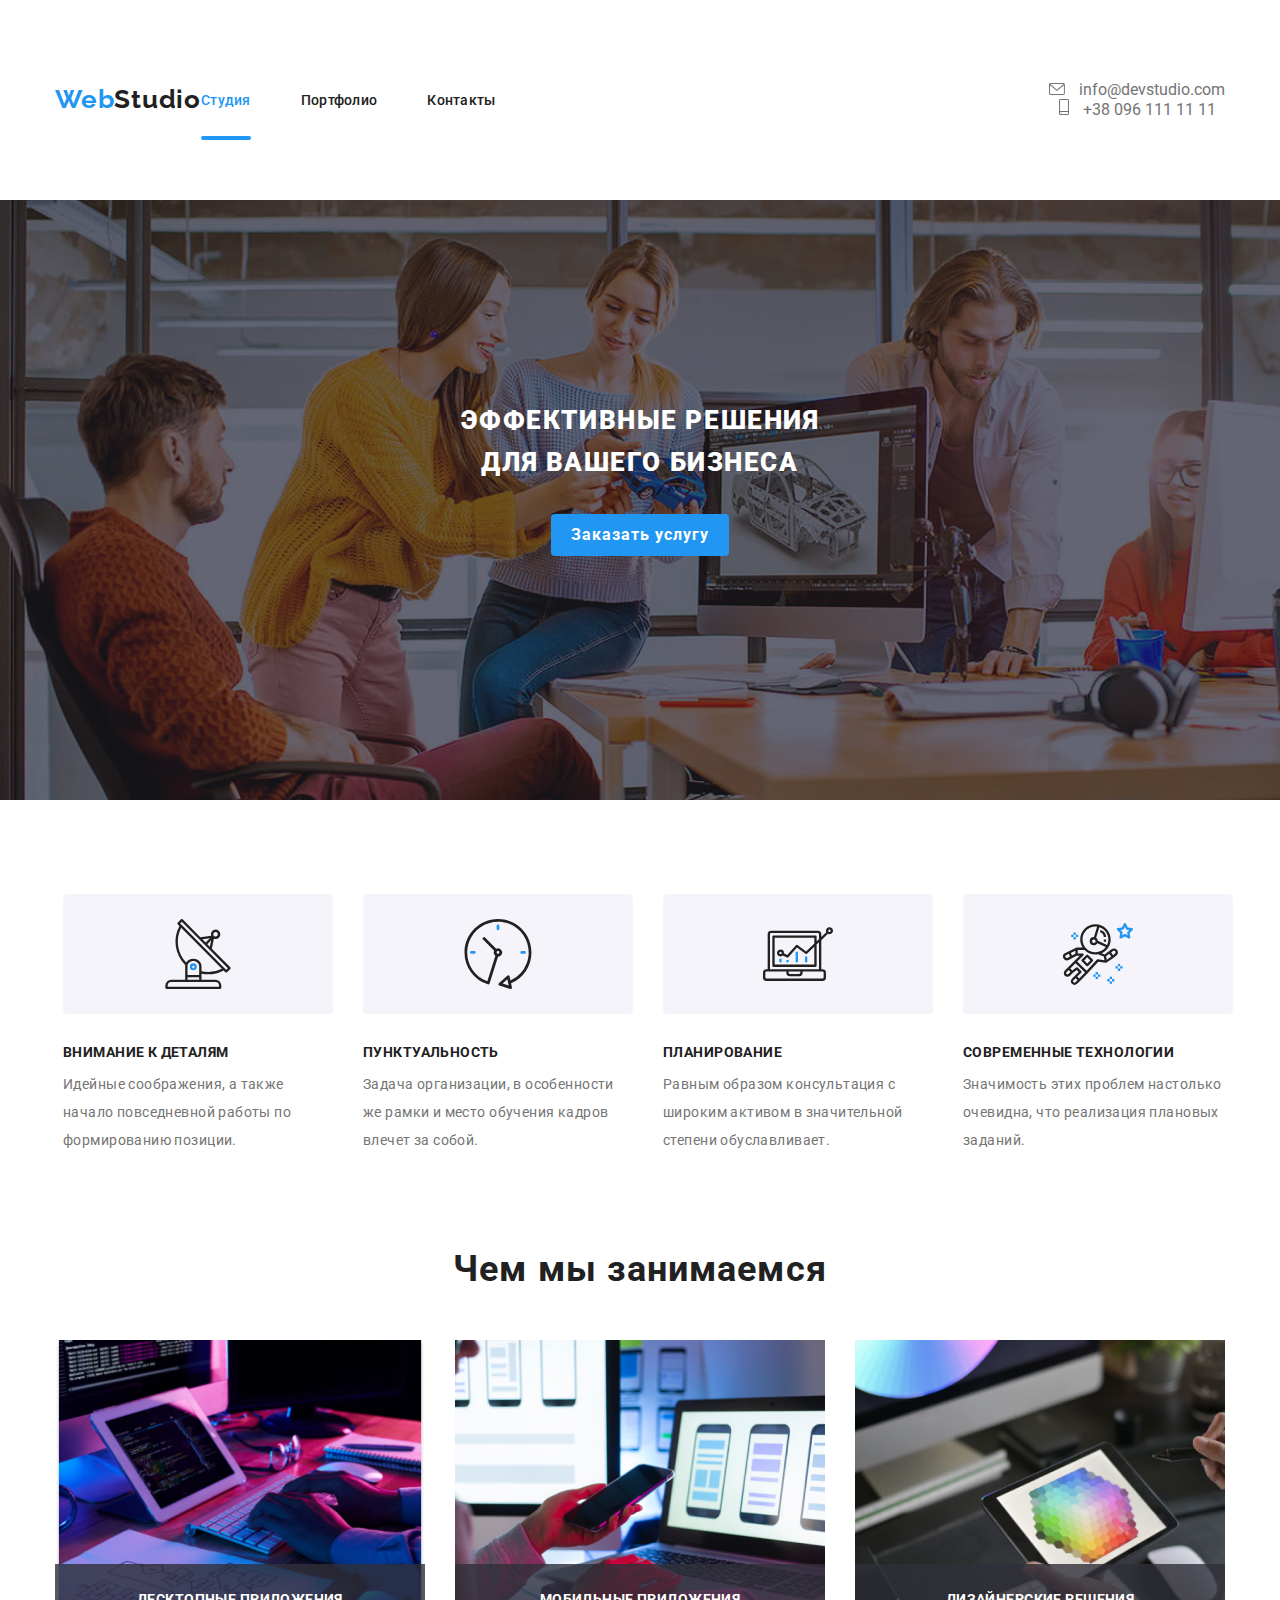
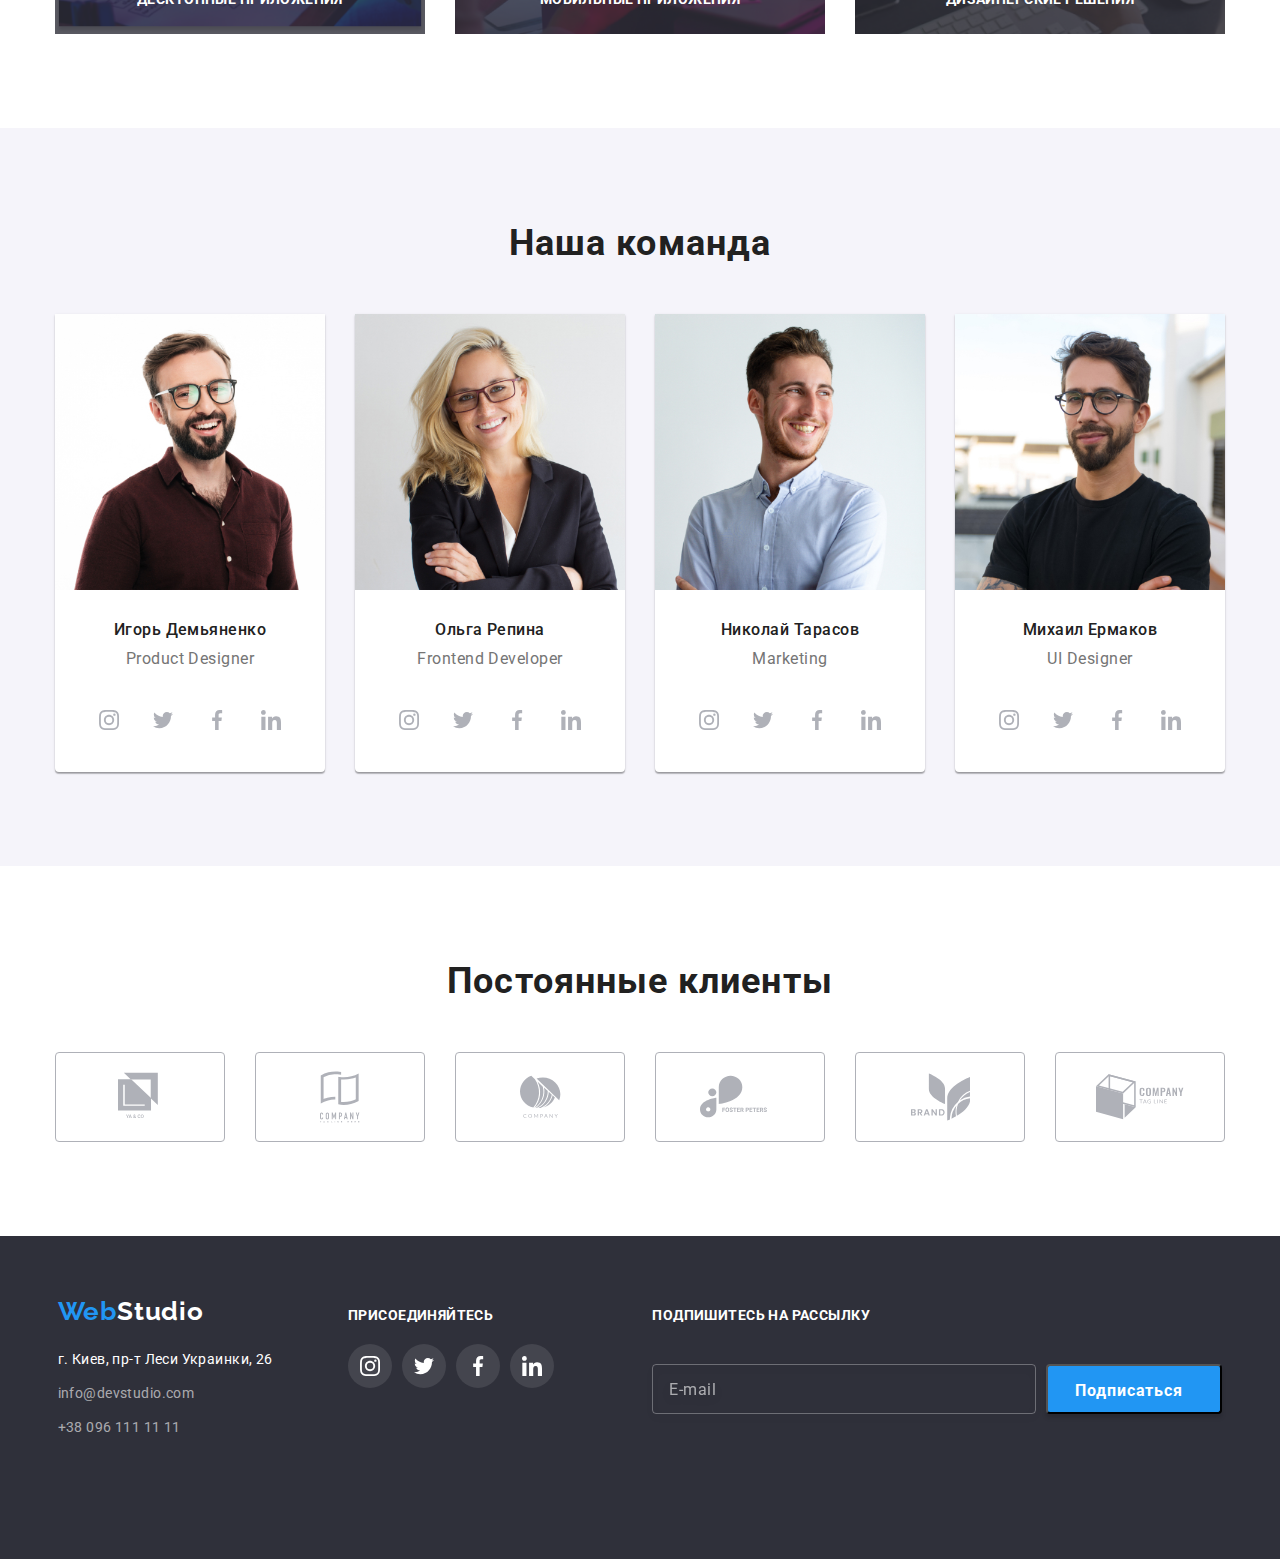
==== commit 826b4134: "lkjn" ====
--- a/index.html
+++ b/index.html
@@ -13,36 +13,39 @@
             <div class="container">
                 <nav class="navigation">
                     <a class="logo link" href="./index.html">Web<span class="studio">Studio</span></a>
-                    <button type="button" class="menu-button" aria-expanded="false" aria-controls="nav-menu" data-menu-button="">
+                    <button type="button" class="menu-button is-open" aria-expanded="false" aria-controls="mobile-menu" data-menu-button="">
                         <svg width="40" height="40" aria-label="переключатель мобильного меню">
-                          <use class="icon-menu-close nav-svg" href="./images/sprite.cvg#icon-menu-close"></use>
-                          <use class="icon-burger nav-svg" href="./images/sprite.svg#icon-burger"></use>
+                          <use class="icon-burger" href="./images/sprite.svg#icon-burger"></use>
+                          <use class="icon-close" href="./images/sprite.svg#icon-close"></use>
                         </svg>
                       </button>
-                    <ul class="navigation-list list">
-                        <li class="navigation-list-item">
-                            <a class="navigation-list-link link current" href="./index.html">Студия</a>
-                        </li>
-                        <li class="navigation-list-item">
-                            <a class="navigation-list-link link" href="./portfolio.html">Портфолио</a>
-                        </li>
-                        <li class="navigation-list-item">
-                            <a class="navigation-list-link link" href="">Контакты</a>
-                        </li>
-                    </ul>
-                </nav>
-                    <address class="address">
-                        <a class="address-mail-link link" href="">
-                            <svg class="icon-mail">
-                                <use href="./images/sprite.svg#icon-envelope"></use>
-                            </svg>
-                            info@devstudio.com</a>
-                        <a class="address-tel-link link" href="">
-                            <svg class="icon-smartfone">
-                                <use href="./images/sprite.svg#icon-smartphone"></use>
-                            </svg>
-                            +38 096 111 11 11</a>
-                    </address>
+                      <div class="mobile-menu is-open" id="mobile-menu" data-menu="">
+                        <ul class="navigation-list list">
+                            <li class="navigation-list-item">
+                                <a class="navigation-list-link link current" href="./index.html">Студия</a>
+                            </li>
+                            <li class="navigation-list-item">
+                                <a class="navigation-list-link link" href="./portfolio.html">Портфолио</a>
+                            </li>
+                            <li class="navigation-list-item">
+                                <a class="navigation-list-link link" href="">Контакты</a>
+                            </li>
+                        </ul>
+                        <address class="address">
+                            <a class="address-mail-link link" href="">
+                                <svg class="icon-mail">
+                                    <use href="./images/sprite.svg#icon-envelope"></use>
+                                </svg>
+                                info@devstudio.com</a>
+                            <a class="address-tel-link link" href="">
+                                <svg class="icon-smartfone">
+                                    <use href="./images/sprite.svg#icon-smartphone"></use>
+                                </svg>
+                                +38 096 111 11 11</a>
+                        </address>
+
+                      </div>
+                    </nav>
             </div>
         </header>
         <main>
@@ -439,5 +442,6 @@
             </div>
         </div>
         <script src="./js/modal.js"></script>
+        <script src="./js/menu.js"></script>
     </body>
 </html>--- a/css/main.min.css
+++ b/css/main.min.css
@@ -1,2 +1,2 @@
-*,*::before,*::after{margin:0;padding:0}body{font-family:"Roboto", sans-serif;background-color:#fff}.list{list-style:none}.link{text-decoration:none}img{display:block}.container{padding:0 15px}@media screen and (min-width: 480px){.container{width:480px;margin:0 auto}}@media screen and (min-width: 768px){.container{width:768px;margin:0 auto}}@media screen and (min-width: 1200px){.container{width:1200px;margin:0 auto}}.visually-hidden{position:absolute !important;clip:rect(1px 1px 1px 1px);clip:rect(1px, 1px, 1px, 1px);padding:0 !important;border:0 !important;height:1px !important;width:1px !important;overflow:hidden}.subtitle{font-weight:700;font-size:36px;line-height:1.167;letter-spacing:0.03em;text-align:center;color:#212121;margin-bottom:50px}.backdrop{position:fixed;top:0;left:0;width:100%;height:100%;background-color:rgba(0,0,0,0.2);transition-duration:250ms;transition-timing-function:cubic-bezier(0.4, 0, 0.2, 1)}.is-hidden{opacity:0;visibility:hidden;pointer-events:none;transform:scale(0)}.modal{position:absolute;top:50%;left:50%;transform:translate(-50%, -50%) scale(1);width:528px;height:581px;background:#fff;box-shadow:0px 1px 3px rgba(0,0,0,0.12),0px 1px 1px rgba(0,0,0,0.14),0px 2px 1px rgba(0,0,0,0.2);border-radius:4px;padding:40px}.close-btn{display:flex;align-items:center;justify-content:center;position:absolute;top:8px;right:8px;width:30px;height:30px;background-color:#fff;border:1px solid rgba(0,0,0,0.1);border-radius:50%;cursor:pointer}.vector{width:11px;height:11px}.vector:hover{fill:#2196F3}@media screen and (max-width: 1199px){.modal{width:450px;height:609px}.modal-form-policy-ladel{white-space:nowrap;font-size:12px;line-height:1.166}}.modal-title{height:23px;font-family:Roboto;font-style:normal;font-weight:700;font-size:20px;line-height:1,5;text-align:center;letter-spacing:0.03em;color:#212121;margin-bottom:12px}.modal-form{display:flex;flex-direction:column;font-style:normal;font-weight:400;font-size:12px;line-height:1.17;letter-spacing:0.01em;color:#757575}.modal-form-input{display:block;width:100%;height:40px;border:1px solid rgba(33,33,33,0.2);border-radius:4px;padding-left:42px;transition-property:outline, border;transition-duration:250ms;transition-timing-function:cubic-bezier(0.4, 0, 0.2, 1)}.modal-form-btn{align-self:center;font-weight:700;font-size:16px;line-height:1.87;letter-spacing:0.06em;width:200px;height:50px;color:#fff;box-shadow:0px 4px 4px rgba(0,0,0,0.15);border-radius:4px;padding:10px 56px;background:#2196F3;box-shadow:0px 4px 4px rgba(0,0,0,0.15);border-radius:4px;transition-property:background-color;transition-duration:250ms;transition-timing-function:cubic-bezier(0.4, 0, 0.2, 1)}.modal-form-btn:hover{background-color:#188CE8}.modal-form-message{width:100%;height:120px;border:1px solid rgba(33,33,33,0.2);border-radius:4px;resize:none;margin-bottom:10px;margin-top:4px;padding:16px 12px;transition-property:outline, border, fill;transition-duration:250ms;transition-timing-function:cubic-bezier(0.4, 0, 0.2, 1)}.modal-form-message::placeholder{font-style:normal;font-weight:400;font-size:12px;line-height:1,17;letter-spacing:0.01em;color:rgba(117,117,117,0.5)}.modal-form-field{margin-bottom:10px}.modal-form-field-wrapper{display:block;position:relative;margin-top:4px}.modal-form-input:focus,.modal-form-message:focus{outline:none;border:1px solid #2196F3}.modal-form-svg-icon{position:absolute;top:50%;left:12px;transform:translateY(-50%);width:12px;height:12px}.modal-form-input:focus+.modal-form-svg-icon{fill:#2196F3}.modal-form-policy-ladel{display:flex;align-items:center;font-weight:normal;font-size:14px;line-height:1.7;letter-spacing:0.03em;margin-bottom:30px}.modal-form-policy-ladel::before{display:inline-block;content:"";width:16px;height:15px;border:2px solid #212121;margin-right:8px;border-radius:2px;cursor:pointer;transition-property:border-color;transition-duration:250ms;transition-timing-function:cubic-bezier(0.4, 0, 0.2, 1)}.modal-form-policy:checked+.modal-form-policy-ladel::before{background-color:#2196F3;border:#2196F3;background-image:url(../images/svg/Vector.svg);background-repeat:no-repeat;background-size:contain}.modal-form-policy:focus+.modal-form-policy-ladel::before,.modal-form-policy:hover+.modal-form-policy-ladel::before{border-color:#2196F3}.modal-polisy{color:#2196F3}.social-list{display:flex;justify-content:center}.social-list-svg{width:20px;height:20px;fill:#AFB1B8;transition-property:fill;transition-duration:250ms;transition-timing-function:cubic-bezier(0.4, 0, 0.2, 1)}.social-link:hover .social-list-svg{fill:#fff}.social-list-item:not(:last-child){margin-right:10px}.social-link{display:flex;align-items:center;justify-content:center;width:44px;height:44px;border-radius:50%;background-color:#fff;transition-property:background-color;transition-duration:250ms;transition-timing-function:cubic-bezier(0.4, 0, 0.2, 1)}.social-link:hover{background-color:#2196F3}@media screen and (min-width: 768px){.social-list-item{display:flex;flex-wrap:wrap;justify-content:space-between}}.logo{font-family:"Raleway",sans-serif;font-weight:700;font-size:26px;line-height:1.192;letter-spacing:0.03em;color:#2196F3;padding-top:24px;padding-bottom:25px}.studio{color:#212121}.footer-studio{color:#fff}.address-link{font-style:normal;font-weight:400;font-size:14px;line-height:24px;letter-spacing:0.03em;color:rgba(255,255,255,0.6);margin-top:10px;transition-property:color;transition-duration:250ms;transition-timing-function:cubic-bezier(0.4, 0, 0.2, 1)}.address-link-maps:hover,.address-link-maps:focus,.address-link:hover,.address-link:focus{color:#2196F3}.address-link-maps{font-style:normal;font-weight:400;font-size:14px;line-height:24px;letter-spacing:0.03em;color:#fff;transition-property:color;transition-duration:250ms;transition-timing-function:cubic-bezier(0.4, 0, 0.2, 1)}.button{font-weight:700;font-size:16px;line-height:1.875;letter-spacing:0.06em;background-color:#2196F3;color:#fff;border:0px;border-radius:4px;padding:6px 20px;margin-top:30px}.portheader{border-bottom:1px solid #ececec}.header .container{display:flex;align-items:center}.navigation{display:flex;align-items:center}.navigation-list{display:flex}.navigation-list-item:not(:last-child){margin-right:50px}.navigation-list-link{position:relative;color:#212121;padding:32px 0;transition-property:color;transition-duration:250ms;transition-timing-function:cubic-bezier(0.4, 0, 0.2, 1)}.navigation-list-link,.navigation-list-link .address{font-weight:500;font-size:14px;line-height:1.143;letter-spacing:0.02em}.navigation-list-link::after{content:"";display:block;position:absolute;left:0;bottom:0;width:100%;height:4px;border-radius:2px;background-color:#2196F3;opacity:0}.navigation .navigation-list-link.current::after{opacity:1}.navigation .navigation-list-link.current{color:#2196F3}.icon-mail{width:16px;height:12px;margin-right:10px;fill:#757575}.icon-smartfone{width:10px;height:16px;margin-right:10px;fill:#757575}.header .address{display:flex;margin-left:auto}.address .address-mail-link{margin-right:50px}.navigation-list-link:hover,.navigation-list-link:focus,.address-mail-link:hover,.address-mail-link:focus,.address-tel-link:hover,.address-tel-link:focus{color:#2196F3}.address-tel-link:hover .icon-smartfone,.address-tel-link:focus .icon-smartfone,.address-mail-link:hover .icon-mail,.address-mail-link:focus .icon-mail{fill:#2196F3}.address-mail-link,.address-tel-link{display:flex;align-items:center;font-style:normal;color:#757575;padding:32px 0;transition-property:color, fill;transition-duration:250ms;transition-timing-function:cubic-bezier(0.4, 0, 0.2, 1)}.menu-button{display:inline-flex;margin:0;padding:0;border:none;background-color:transparent}.hero{height:400px;text-align:center;background-color:#2F303A;padding:118px 0}.hero-title{Width:360px;Height:84px;font-weight:900;font-size:26px;line-height:1.615;letter-spacing:0.06em;text-transform:uppercase;color:#fff;margin:0 auto}@media screen and (min-device-pixel-ratio: 2) and (max-width: 767px), screen and (min-resolution: 192dpi) and (max-width: 767px), screen and (min-resolution: 2dppx) and (max-width: 767px){.hero{background-image:linear-gradient(rgba(47,48,58,0.4), rgba(47,48,58,0.4)),url(../images/hero/bg-mobile@2x.jpg);background-repeat:no-repeat;background-size:cover;margin:0 auto}}@media screen and (min-width: 320px) and (max-width: 767px){.hero{background-image:linear-gradient(rgba(47,48,58,0.4), rgba(47,48,58,0.4)),url(../images/hero/bg-mobile.jpg);background-repeat:no-repeat;background-size:cover;margin:0 auto}}@media screen and (min-width: 768px){.hero{background-image:linear-gradient(rgba(47,48,58,0.4), rgba(47,48,58,0.4)),url(../images/hero/bg-tablet.jpg);background-repeat:no-repeat;background-size:cover;margin:0 auto}}@media screen and (min-device-pixel-ratio: 2) and (min-width: 768px), screen and (min-resolution: 192dpi) and (min-width: 768px), screen and (min-resolution: 2dppx) and (min-width: 768px){.hero{background-image:linear-gradient(rgba(47,48,58,0.4), rgba(47,48,58,0.4)),url(../images/hero/bg-tablet@2x.jpg);background-repeat:no-repeat;background-size:cover;margin:0 auto}}@media screen and (min-width: 1200px){.hero{height:600px;padding:200px 0;background-image:linear-gradient(rgba(47,48,58,0.4), rgba(47,48,58,0.4)),url(../images/hero/bg-desctop.jpg);background-repeat:no-repeat;background-size:cover;margin:0 auto}-title{width:696px;height:120px;font-size:44px;line-height:1.363}}@media screen and (min-device-pixel-ratio: 2) and (min-width: 1200x), screen and (min-resolution: 192dpi) and (min-width: 1200px), screen and (min-resolution: 2dppx) and (min-width: 1200px){.hero{background-image:linear-gradient(rgba(47,48,58,0.4), rgba(47,48,58,0.4)),url(../images/hero/bg-desctop@2x.jpg);background-repeat:no-repeat;background-size:cover;margin:0 auto}}.features-item::before{display:block;content:"";height:120px;background-size:auto;background-repeat:no-repeat;background-position:center;background-color:#F5F4FA;border-radius:4px;margin-bottom:30px}.features-title{font-weight:700;font-size:14px;line-height:1.143;letter-spacing:0.03em;text-transform:uppercase;color:#212121;margin-bottom:10px}.features-text{font-weight:400;font-size:14px;line-height:2;letter-spacing:0.03em;color:#757575}.icon-antena::before{background-image:url(../images/svg/antenna.svg)}.icon-clock::before{background-image:url(../images/svg/clock.svg)}.icon-astronavt::before{background-image:url(../images/svg/astronaut.svg)}.icon-diagrama::before{background-image:url(../images/svg/diagram.svg)}@media screen and (max-width: 767px){.features-item:not(:last-child){margin-bottom:30px}.main-features{padding:60px 0}}@media screen and (min-width: 768px) and (max-width: 1199px){.main-features{display:flex;padding:60px 0}.features{display:flex;flex-wrap:wrap;justify-content:space-between}.features-item{width:354px}.features-item:not(:nth-child(2n+1)){margin-left:30px}.features-item:not(:nth-last-child(-n+2)){margin-bottom:30px}}@media screen and (min-width: 1200px){.main-features{display:flex;padding:94px 0}.main-features .container{display:flex}.features{display:flex;justify-content:center}.features-item{width:270px}.features-item:not(:last-child){margin-right:30px}}.work{padding-bottom:94px}.work.container{align-items:center}.work-list{display:flex}.work-container{position:relative}.foto-works:not(:last-child){margin-right:30px}.label{position:absolute;left:0;bottom:0;width:100%;height:70px;display:flex;align-items:center;justify-content:center;background-color:rgba(47,48,58,0.8)}.text-label{font-style:normal;font-weight:700;font-size:14px;line-height:16px;letter-spacing:0.03em;text-transform:uppercase;color:#fff}@media screen and (max-width: 1199px){.work{display:none}}.workers-item{box-shadow:0px 1px 3px rgba(0,0,0,0.12),0px 1px 1px rgba(0,0,0,0.14),0px 2px 1px rgba(0,0,0,0.2);border-radius:0px 0px 4px 4px;background-color:#fff}.section-workers{background-color:#F5F4FA}.workers{font-weight:500;font-size:16px;line-height:1.188;letter-spacing:0.03em;text-align:center;color:#212121;margin-bottom:10px}.workers-container{padding:30px}.workers-position{font-weight:400;font-size:16px;line-height:1.188;letter-spacing:0.03em;text-align:center;color:#757575;margin-bottom:30px}@media screen and (max-width: 767px){.section-workers{padding:60px 0}.workers-item:not(:last-child){margin-bottom:30px}.workers-item .workers-list-img{max-width:100%}}@media screen and (min-width: 768px) and (max-width: 1199px){.section-workers{padding:60px 0}.workers-item{width:354px}.workers-item:not(:nth-last-child(-n+2)){margin-bottom:30px}.workers-item .workers-list-img{max-width:100%}.workers-list{display:flex;flex-wrap:wrap;justify-content:space-between}}@media screen and (min-width: 1200px){.section-workers{padding:94px 0}.workers-list{display:flex}.workers-item{width:270px}.workers-list-img{max-width:100%}.workers-item:not(:last-child){margin-right:30px}}.clients{display:flex;justify-content:space-between}.clients-link{display:flex;align-items:center;justify-content:center;height:90px;border:1px solid #AFB1B8;border-radius:4px;transition-property:border;transition-duration:250ms;transition-timing-function:cubic-bezier(0.4, 0, 0.2, 1)}.clients-link:hover{border:1px solid #2196F3}.icon-clients{fill:#AFB1B8;transition-property:fill;transition-duration:250ms;transition-timing-function:cubic-bezier(0.4, 0, 0.2, 1)}.clients-link:hover .icon-clients,.clients-link:focus .icon-clients{fill:#2196F3}@media screen and (max-width: 767px){.clients-section{padding:60px 0}.clients{flex-wrap:wrap}.clients-item{width:calc((100% - 15px * 2) / 2)}.clients-item:not(:nth-last-child(-n+2)){margin-bottom:30px}}@media screen and (min-width: 768px) and (max-width: 1199px){.clients-section{padding:60px 0}.clients{flex-wrap:wrap}.clients-item{width:calc((100% - 15px * 3) / 3)}.clients-item:not(:nth-last-child(-n+3)){margin-bottom:30px}}@media screen and (min-width: 1200px){.clients-section{padding:94px 0}.clients-link{width:170px}.clients-item:not(:last-child){margin-right:30px}}.footer{padding:60px 0;background-color:#2F303A}.footer-address{display:flex;flex-direction:column;margin-top:20px}.footer-title{font-size:14px;line-height:16px;letter-spacing:0.03em;text-transform:uppercase;color:#fff}.footer-social-list{display:flex;margin-top:20px}.footer-social-list-item:not(:last-child){margin-right:10px}.footer-social-list-svg{width:20px;height:20px;fill:#fff}.footer-social-link{display:flex;align-items:center;justify-content:center;width:44px;height:44px;border-radius:50%;background-color:rgba(255,255,255,0.1);transition-property:background-color;transition-duration:250ms;transition-timing-function:cubic-bezier(0.4, 0, 0.2, 1)}.footer-social-link:hover{background-color:#2196F3}.mailing{display:block}.mailing-form{margin-top:20px}.mailing-btn{width:200px;height:50px;background:#2196F3;box-shadow:0px 4px 4px rgba(0,0,0,0.15);border-radius:4px;margin-left:10px;font-style:normal;font-weight:700;font-size:16px;line-height:1.87;letter-spacing:0.06em;color:#fff;padding:10px 27px}.mailing-btn::after{margin-left:10px;content:"";width:24px;height:24px;background-image:url(../images/svg/send.svg);background-position:center}.mailing-form-input{height:50px;color:#fff;border:1px solid rgba(255,255,255,0.3);filter:drop-shadow(0px 4px 4px rgba(0,0,0,0.15));border-radius:4px;background-color:transparent;padding:15px 16px}.mailing-form-input::placeholder{font-style:normal;font-weight:400;font-size:16px;line-height:1.25;letter-spacing:0.03em;color:rgba(255,255,255,0.6)}@media screen and (max-width: 767px){.footer-address{margin-bottom:60px}.footer-address-container{text-align:center}.footer-social{margin-bottom:60px;text-align:center}.footer-social-list{justify-content:center}.mailing{text-align:center}.mailing-btn{margin-top:20px}.mailing-form-input{width:100%}}@media screen and (min-width: 768px){.footer{display:flex}.footer-address-container{text-align:center;margin-bottom:60px}.footer-container{flex-wrap:wrap;display:inline-flex;align-items:baseline;justify-content:space-around}.footer-social{text-align:center}.footer-social-list{justify-content:center}.mailing{width:450px;text-align:center}.mailing-btn{margin-top:20px}.mailing-form-input{width:100%}}@media screen and (min-width: 1200px){.footer-address-container{margin-right:70px;text-align:left}.footer-social{text-align:left}.mailing{display:block;margin-left:93px;width:570px;text-align:left}.mailing-form{display:flex;align-items:flex-end;margin-top:20px}}
+*,*::before,*::after{margin:0;padding:0}body{font-family:"Roboto", sans-serif;background-color:#fff}.list{list-style:none}.link{text-decoration:none}img{display:block}.container{padding:0 15px}@media screen and (min-width: 480px){.container{width:480px;margin:0 auto}}@media screen and (min-width: 768px){.container{width:768px;margin:0 auto}}@media screen and (min-width: 1200px){.container{width:1200px;margin:0 auto}}.visually-hidden{position:absolute !important;clip:rect(1px 1px 1px 1px);clip:rect(1px, 1px, 1px, 1px);padding:0 !important;border:0 !important;height:1px !important;width:1px !important;overflow:hidden}.subtitle{font-weight:700;font-size:36px;line-height:1.167;letter-spacing:0.03em;text-align:center;color:#212121;margin-bottom:50px}.backdrop{position:fixed;top:0;left:0;width:100%;height:100%;background-color:rgba(0,0,0,0.2);transition-duration:250ms;transition-timing-function:cubic-bezier(0.4, 0, 0.2, 1)}.is-hidden{opacity:0;visibility:hidden;pointer-events:none;transform:scale(0)}.modal{position:absolute;top:50%;left:50%;transform:translate(-50%, -50%) scale(1);width:528px;height:581px;background:#fff;box-shadow:0px 1px 3px rgba(0,0,0,0.12),0px 1px 1px rgba(0,0,0,0.14),0px 2px 1px rgba(0,0,0,0.2);border-radius:4px;padding:40px}.close-btn{display:flex;align-items:center;justify-content:center;position:absolute;top:8px;right:8px;width:30px;height:30px;background-color:#fff;border:1px solid rgba(0,0,0,0.1);border-radius:50%;cursor:pointer}.vector{width:11px;height:11px}.vector:hover{fill:#2196F3}@media screen and (max-width: 1199px){.modal{width:450px;height:609px}.modal-form-policy-ladel{white-space:nowrap;font-size:12px;line-height:1.166}}.modal-title{height:23px;font-family:Roboto;font-style:normal;font-weight:700;font-size:20px;line-height:1,5;text-align:center;letter-spacing:0.03em;color:#212121;margin-bottom:12px}.modal-form{display:flex;flex-direction:column;font-style:normal;font-weight:400;font-size:12px;line-height:1.17;letter-spacing:0.01em;color:#757575}.modal-form-input{display:block;width:100%;height:40px;border:1px solid rgba(33,33,33,0.2);border-radius:4px;padding-left:42px;transition-property:outline, border;transition-duration:250ms;transition-timing-function:cubic-bezier(0.4, 0, 0.2, 1)}.modal-form-btn{align-self:center;font-weight:700;font-size:16px;line-height:1.87;letter-spacing:0.06em;width:200px;height:50px;color:#fff;box-shadow:0px 4px 4px rgba(0,0,0,0.15);border-radius:4px;padding:10px 56px;background:#2196F3;box-shadow:0px 4px 4px rgba(0,0,0,0.15);border-radius:4px;transition-property:background-color;transition-duration:250ms;transition-timing-function:cubic-bezier(0.4, 0, 0.2, 1)}.modal-form-btn:hover{background-color:#188CE8}.modal-form-message{width:100%;height:120px;border:1px solid rgba(33,33,33,0.2);border-radius:4px;resize:none;margin-bottom:10px;margin-top:4px;padding:16px 12px;transition-property:outline, border, fill;transition-duration:250ms;transition-timing-function:cubic-bezier(0.4, 0, 0.2, 1)}.modal-form-message::placeholder{font-style:normal;font-weight:400;font-size:12px;line-height:1,17;letter-spacing:0.01em;color:rgba(117,117,117,0.5)}.modal-form-field{margin-bottom:10px}.modal-form-field-wrapper{display:block;position:relative;margin-top:4px}.modal-form-input:focus,.modal-form-message:focus{outline:none;border:1px solid #2196F3}.modal-form-svg-icon{position:absolute;top:50%;left:12px;transform:translateY(-50%);width:12px;height:12px}.modal-form-input:focus+.modal-form-svg-icon{fill:#2196F3}.modal-form-policy-ladel{display:flex;align-items:center;font-weight:normal;font-size:14px;line-height:1.7;letter-spacing:0.03em;margin-bottom:30px}.modal-form-policy-ladel::before{display:inline-block;content:"";width:16px;height:15px;border:2px solid #212121;margin-right:8px;border-radius:2px;cursor:pointer;transition-property:border-color;transition-duration:250ms;transition-timing-function:cubic-bezier(0.4, 0, 0.2, 1)}.modal-form-policy:checked+.modal-form-policy-ladel::before{background-color:#2196F3;border:#2196F3;background-image:url(../images/svg/Vector.svg);background-repeat:no-repeat;background-size:contain}.modal-form-policy:focus+.modal-form-policy-ladel::before,.modal-form-policy:hover+.modal-form-policy-ladel::before{border-color:#2196F3}.modal-polisy{color:#2196F3}.social-list{display:flex;justify-content:center}.social-list-svg{width:20px;height:20px;fill:#AFB1B8;transition-property:fill;transition-duration:250ms;transition-timing-function:cubic-bezier(0.4, 0, 0.2, 1)}.social-link:hover .social-list-svg{fill:#fff}.social-list-item:not(:last-child){margin-right:10px}.social-link{display:flex;align-items:center;justify-content:center;width:44px;height:44px;border-radius:50%;background-color:#fff;transition-property:background-color;transition-duration:250ms;transition-timing-function:cubic-bezier(0.4, 0, 0.2, 1)}.social-link:hover{background-color:#2196F3}@media screen and (min-width: 768px){.social-list-item{display:flex;flex-wrap:wrap;justify-content:space-between}}.logo{font-family:"Raleway",sans-serif;font-weight:700;font-size:26px;line-height:1.192;letter-spacing:0.03em;color:#2196F3;padding-top:24px;padding-bottom:25px}.studio{color:#212121}.footer-studio{color:#fff}.address-link{font-style:normal;font-weight:400;font-size:14px;line-height:24px;letter-spacing:0.03em;color:rgba(255,255,255,0.6);margin-top:10px;transition-property:color;transition-duration:250ms;transition-timing-function:cubic-bezier(0.4, 0, 0.2, 1)}.address-link-maps:hover,.address-link-maps:focus,.address-link:hover,.address-link:focus{color:#2196F3}.address-link-maps{font-style:normal;font-weight:400;font-size:14px;line-height:24px;letter-spacing:0.03em;color:#fff;transition-property:color;transition-duration:250ms;transition-timing-function:cubic-bezier(0.4, 0, 0.2, 1)}.button{font-weight:700;font-size:16px;line-height:1.875;letter-spacing:0.06em;background-color:#2196F3;color:#fff;border:0px;border-radius:4px;padding:6px 20px;margin-top:30px}.portheader{border-bottom:1px solid #ececec}.header{position:relative}.header .container{padding:0 15px}.navigation{display:flex;align-items:center;justify-content:space-between}.navigation-list-link{display:inline-block;position:relative;color:#212121;transition-property:color;transition-duration:250ms;transition-timing-function:cubic-bezier(0.4, 0, 0.2, 1)}.navigation-list-link,.navigation-list-link .address{font-weight:500;font-size:14px;line-height:1.143;letter-spacing:0.02em}.navigation-list-link::after{content:"";display:block;position:absolute;left:0;bottom:0;width:100%;height:4px;border-radius:2px;background-color:#2196F3;opacity:0}.navigation .navigation-list-link.current::after{opacity:1}.navigation .navigation-list-link.current{color:#2196F3}.icon-mail{width:16px;height:12px;margin-right:10px;fill:#757575}.icon-smartfone{width:10px;height:16px;margin-right:10px;fill:#757575}.header .address{display:flex;text-align:center;margin-left:auto}.navigation-list-link:hover,.navigation-list-link:focus,.address-mail-link:hover,.address-mail-link:focus,.address-tel-link:hover,.address-tel-link:focus{color:#2196F3}.address-tel-link:hover .icon-smartfone,.address-tel-link:focus .icon-smartfone,.address-mail-link:hover .icon-mail,.address-mail-link:focus .icon-mail{fill:#2196F3}.address-mail-link,.address-tel-link{align-items:center;font-style:normal;color:#757575;transition-property:color, fill;transition-duration:250ms;transition-timing-function:cubic-bezier(0.4, 0, 0.2, 1)}@media screen and (max-width: 767px){.navigation-list-item:not(:last-child){margin-bottom:40px}.navigation-list-link,.address{font-size:18px;line-height:1.166}.address{flex-direction:column;margin-top:60px}.address-mail-link{margin-bottom:16px}.navigation-list-link::after{bottom:-8px}}.menu-button{display:none;display:inline-flex;margin:0;padding:0;border:none;background-color:transparent}.menu-button .icon-close{display:none}.menu-button:hover,.menu-button:focus{fill:#2196F3}@media screen and (min-width: 768px){.menu-button{display:none}}.menu-button.is-open .icon-close{display:block}.menu-button.is-open .icon-burger{display:none}.mobile-menu{padding:60px 0;text-align:center;background:#FFFFFF;z-index:1;box-shadow:0px 4px 8px rgba(0,0,0,0.04),0px 2px 4px rgba(0,0,0,0.08),0px 1px 3px rgba(0,0,0,0.16)}@media screen and (max-width: 767px){.mobile-menu{display:none;position:absolute;top:100%;left:0;width:100%}.mobile-menu.is-open{display:block}}@media screen and (min-width: 768px){.mobile-menu{display:flex;justify-content:space-between;flex-grow:1;box-shadow:none;align-items:center}.navigation-list{display:flex}.navigation-list-item:not(:last-child){margin-right:50px}.navigation-list-link{padding:32px 0}.header .address{display:flex;flex-direction:column;margin-left:auto}}.hero{height:400px;text-align:center;background-color:#2F303A;padding:118px 0}.hero-title{Width:360px;Height:84px;font-weight:900;font-size:26px;line-height:1.615;letter-spacing:0.06em;text-transform:uppercase;color:#fff;margin:0 auto}@media screen and (min-device-pixel-ratio: 2) and (max-width: 767px), screen and (min-resolution: 192dpi) and (max-width: 767px), screen and (min-resolution: 2dppx) and (max-width: 767px){.hero{background-image:linear-gradient(rgba(47,48,58,0.4), rgba(47,48,58,0.4)),url(../images/hero/bg-mobile@2x.jpg);background-repeat:no-repeat;background-size:cover;margin:0 auto}}@media screen and (min-width: 320px) and (max-width: 767px){.hero{background-image:linear-gradient(rgba(47,48,58,0.4), rgba(47,48,58,0.4)),url(../images/hero/bg-mobile.jpg);background-repeat:no-repeat;background-size:cover;margin:0 auto}}@media screen and (min-width: 768px){.hero{background-image:linear-gradient(rgba(47,48,58,0.4), rgba(47,48,58,0.4)),url(../images/hero/bg-tablet.jpg);background-repeat:no-repeat;background-size:cover;margin:0 auto}}@media screen and (min-device-pixel-ratio: 2) and (min-width: 768px), screen and (min-resolution: 192dpi) and (min-width: 768px), screen and (min-resolution: 2dppx) and (min-width: 768px){.hero{background-image:linear-gradient(rgba(47,48,58,0.4), rgba(47,48,58,0.4)),url(../images/hero/bg-tablet@2x.jpg);background-repeat:no-repeat;background-size:cover;margin:0 auto}}@media screen and (min-width: 1200px){.hero{height:600px;padding:200px 0;background-image:linear-gradient(rgba(47,48,58,0.4), rgba(47,48,58,0.4)),url(../images/hero/bg-desctop.jpg);background-repeat:no-repeat;background-size:cover;margin:0 auto}-title{width:696px;height:120px;font-size:44px;line-height:1.363}}@media screen and (min-device-pixel-ratio: 2) and (min-width: 1200x), screen and (min-resolution: 192dpi) and (min-width: 1200px), screen and (min-resolution: 2dppx) and (min-width: 1200px){.hero{background-image:linear-gradient(rgba(47,48,58,0.4), rgba(47,48,58,0.4)),url(../images/hero/bg-desctop@2x.jpg);background-repeat:no-repeat;background-size:cover;margin:0 auto}}.features-item::before{display:block;content:"";height:120px;background-size:auto;background-repeat:no-repeat;background-position:center;background-color:#F5F4FA;border-radius:4px;margin-bottom:30px}.features-title{font-weight:700;font-size:14px;line-height:1.143;letter-spacing:0.03em;text-transform:uppercase;color:#212121;margin-bottom:10px}.features-text{font-weight:400;font-size:14px;line-height:2;letter-spacing:0.03em;color:#757575}.icon-antena::before{background-image:url(../images/svg/antenna.svg)}.icon-clock::before{background-image:url(../images/svg/clock.svg)}.icon-astronavt::before{background-image:url(../images/svg/astronaut.svg)}.icon-diagrama::before{background-image:url(../images/svg/diagram.svg)}@media screen and (max-width: 767px){.features-item:not(:last-child){margin-bottom:30px}.main-features{padding:60px 0}}@media screen and (min-width: 768px) and (max-width: 1199px){.main-features{display:flex;padding:60px 0}.features{display:flex;flex-wrap:wrap;justify-content:space-between}.features-item{width:354px}.features-item:not(:nth-child(2n+1)){margin-left:30px}.features-item:not(:nth-last-child(-n+2)){margin-bottom:30px}}@media screen and (min-width: 1200px){.main-features{display:flex;padding:94px 0}.main-features .container{display:flex}.features{display:flex;justify-content:center}.features-item{width:270px}.features-item:not(:last-child){margin-right:30px}}.work{padding-bottom:94px}.work.container{align-items:center}.work-list{display:flex}.work-container{position:relative}.foto-works:not(:last-child){margin-right:30px}.label{position:absolute;left:0;bottom:0;width:100%;height:70px;display:flex;align-items:center;justify-content:center;background-color:rgba(47,48,58,0.8)}.text-label{font-style:normal;font-weight:700;font-size:14px;line-height:16px;letter-spacing:0.03em;text-transform:uppercase;color:#fff}@media screen and (max-width: 1199px){.work{display:none}}.workers-item{box-shadow:0px 1px 3px rgba(0,0,0,0.12),0px 1px 1px rgba(0,0,0,0.14),0px 2px 1px rgba(0,0,0,0.2);border-radius:0px 0px 4px 4px;background-color:#fff}.section-workers{background-color:#F5F4FA}.workers{font-weight:500;font-size:16px;line-height:1.188;letter-spacing:0.03em;text-align:center;color:#212121;margin-bottom:10px}.workers-container{padding:30px}.workers-position{font-weight:400;font-size:16px;line-height:1.188;letter-spacing:0.03em;text-align:center;color:#757575;margin-bottom:30px}@media screen and (max-width: 767px){.section-workers{padding:60px 0}.workers-item:not(:last-child){margin-bottom:30px}.workers-item .workers-list-img{max-width:100%}}@media screen and (min-width: 768px) and (max-width: 1199px){.section-workers{padding:60px 0}.workers-item{width:354px}.workers-item:not(:nth-last-child(-n+2)){margin-bottom:30px}.workers-item .workers-list-img{max-width:100%}.workers-list{display:flex;flex-wrap:wrap;justify-content:space-between}}@media screen and (min-width: 1200px){.section-workers{padding:94px 0}.workers-list{display:flex}.workers-item{width:270px}.workers-list-img{max-width:100%}.workers-item:not(:last-child){margin-right:30px}}.clients{display:flex;justify-content:space-between}.clients-link{display:flex;align-items:center;justify-content:center;height:90px;border:1px solid #AFB1B8;border-radius:4px;transition-property:border;transition-duration:250ms;transition-timing-function:cubic-bezier(0.4, 0, 0.2, 1)}.clients-link:hover{border:1px solid #2196F3}.icon-clients{fill:#AFB1B8;transition-property:fill;transition-duration:250ms;transition-timing-function:cubic-bezier(0.4, 0, 0.2, 1)}.clients-link:hover .icon-clients,.clients-link:focus .icon-clients{fill:#2196F3}@media screen and (max-width: 767px){.clients-section{padding:60px 0}.clients{flex-wrap:wrap}.clients-item{width:calc((100% - 15px * 2) / 2)}.clients-item:not(:nth-last-child(-n+2)){margin-bottom:30px}}@media screen and (min-width: 768px) and (max-width: 1199px){.clients-section{padding:60px 0}.clients{flex-wrap:wrap}.clients-item{width:calc((100% - 15px * 3) / 3)}.clients-item:not(:nth-last-child(-n+3)){margin-bottom:30px}}@media screen and (min-width: 1200px){.clients-section{padding:94px 0}.clients-link{width:170px}.clients-item:not(:last-child){margin-right:30px}}.footer{padding:60px 0;background-color:#2F303A}.footer-address{display:flex;flex-direction:column;margin-top:20px}.footer-title{font-size:14px;line-height:16px;letter-spacing:0.03em;text-transform:uppercase;color:#fff}.footer-social-list{display:flex;margin-top:20px}.footer-social-list-item:not(:last-child){margin-right:10px}.footer-social-list-svg{width:20px;height:20px;fill:#fff}.footer-social-link{display:flex;align-items:center;justify-content:center;width:44px;height:44px;border-radius:50%;background-color:rgba(255,255,255,0.1);transition-property:background-color;transition-duration:250ms;transition-timing-function:cubic-bezier(0.4, 0, 0.2, 1)}.footer-social-link:hover{background-color:#2196F3}.mailing{display:block}.mailing-form{margin-top:20px}.mailing-btn{width:200px;height:50px;background:#2196F3;box-shadow:0px 4px 4px rgba(0,0,0,0.15);border-radius:4px;margin-left:10px;font-style:normal;font-weight:700;font-size:16px;line-height:1.87;letter-spacing:0.06em;color:#fff;padding:10px 27px}.mailing-btn::after{margin-left:10px;content:"";width:24px;height:24px;background-image:url(../images/svg/send.svg);background-position:center}.mailing-form-input{height:50px;color:#fff;border:1px solid rgba(255,255,255,0.3);filter:drop-shadow(0px 4px 4px rgba(0,0,0,0.15));border-radius:4px;background-color:transparent;padding:15px 16px}.mailing-form-input::placeholder{font-style:normal;font-weight:400;font-size:16px;line-height:1.25;letter-spacing:0.03em;color:rgba(255,255,255,0.6)}@media screen and (max-width: 767px){.footer-address{margin-bottom:60px}.footer-address-container{text-align:center}.footer-social{margin-bottom:60px;text-align:center}.footer-social-list{justify-content:center}.mailing{text-align:center}.mailing-btn{margin-top:20px}.mailing-form-input{width:100%}}@media screen and (min-width: 768px){.footer{display:flex}.footer-address-container{text-align:center;margin-bottom:60px}.footer-container{flex-wrap:wrap;display:inline-flex;align-items:baseline;justify-content:space-around}.footer-social{text-align:center}.footer-social-list{justify-content:center}.mailing{width:450px;text-align:center}.mailing-btn{margin-top:20px}.mailing-form-input{width:100%}}@media screen and (min-width: 1200px){.footer-address-container{margin-right:70px;text-align:left}.footer-social{text-align:left}.mailing{display:block;margin-left:93px;width:570px;text-align:left}.mailing-form{display:flex;align-items:flex-end;margin-top:20px}}
 /*# sourceMappingURL=main.min.css.map */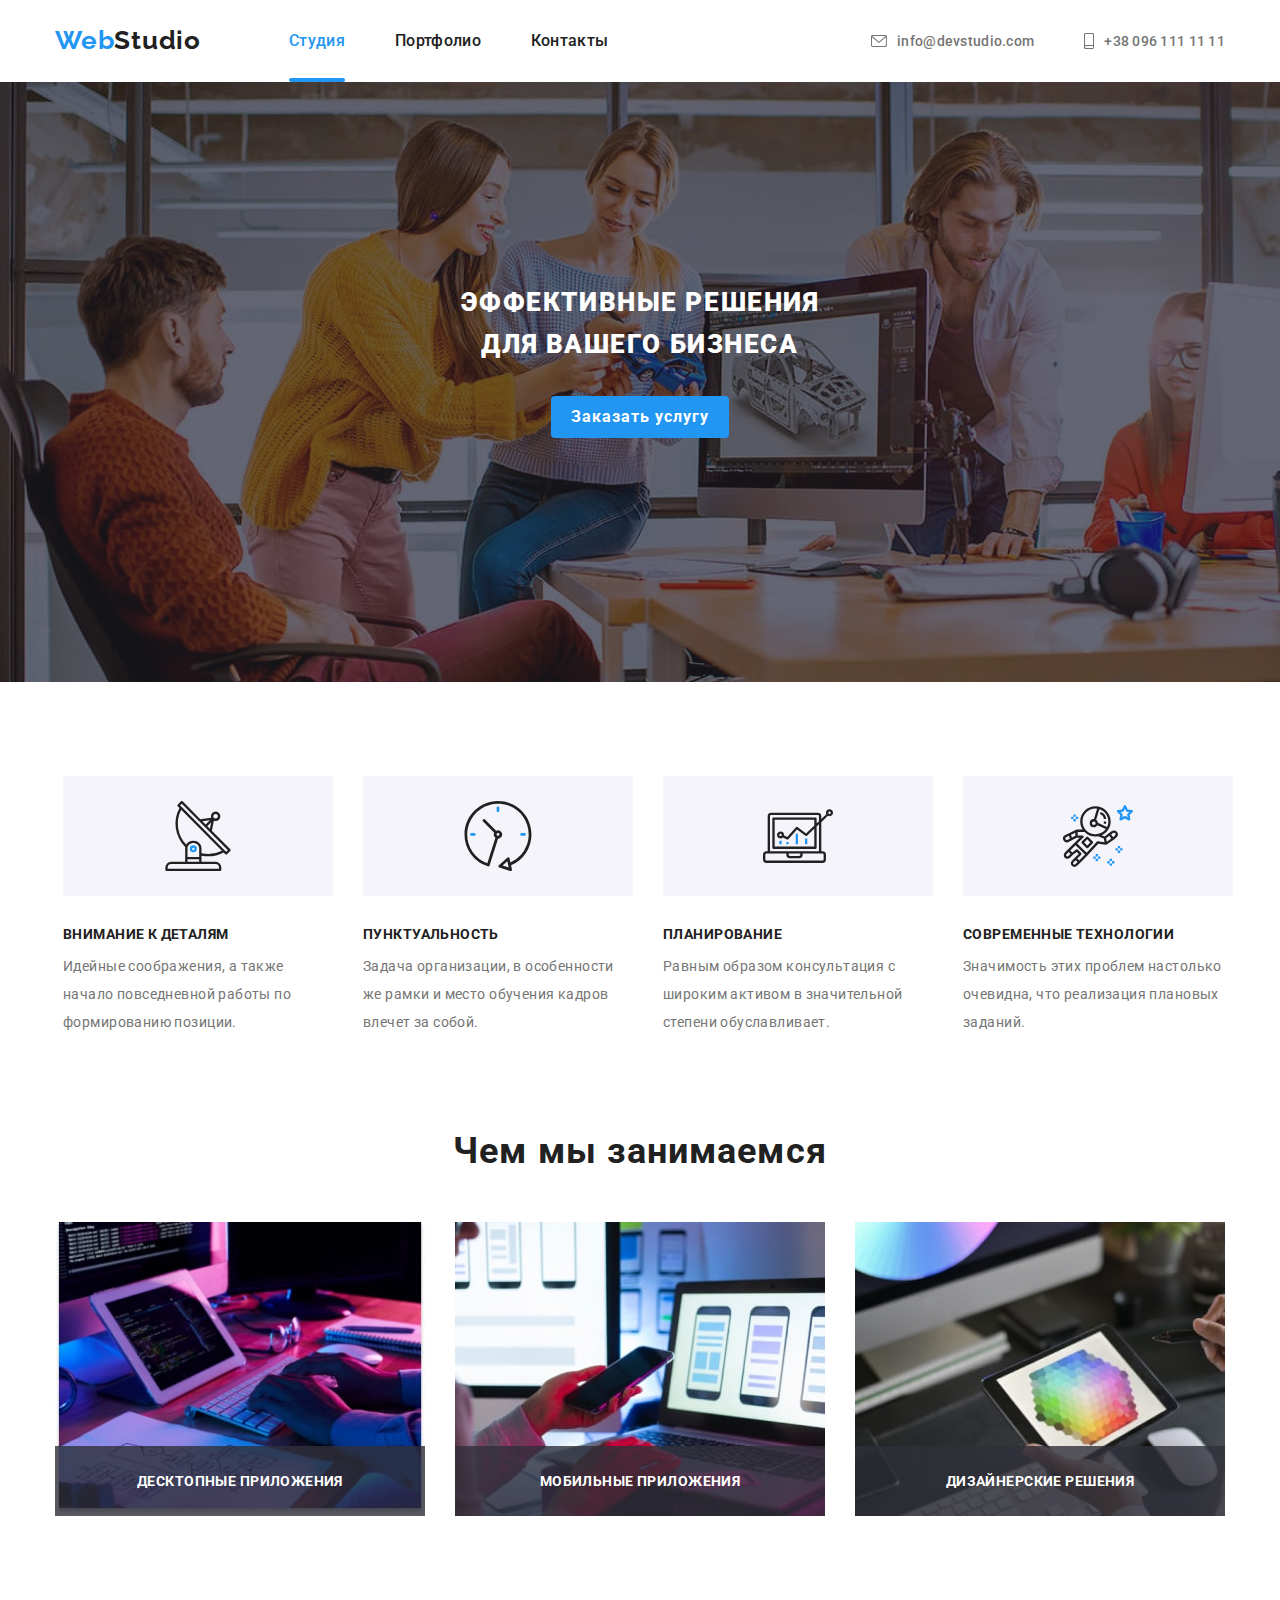
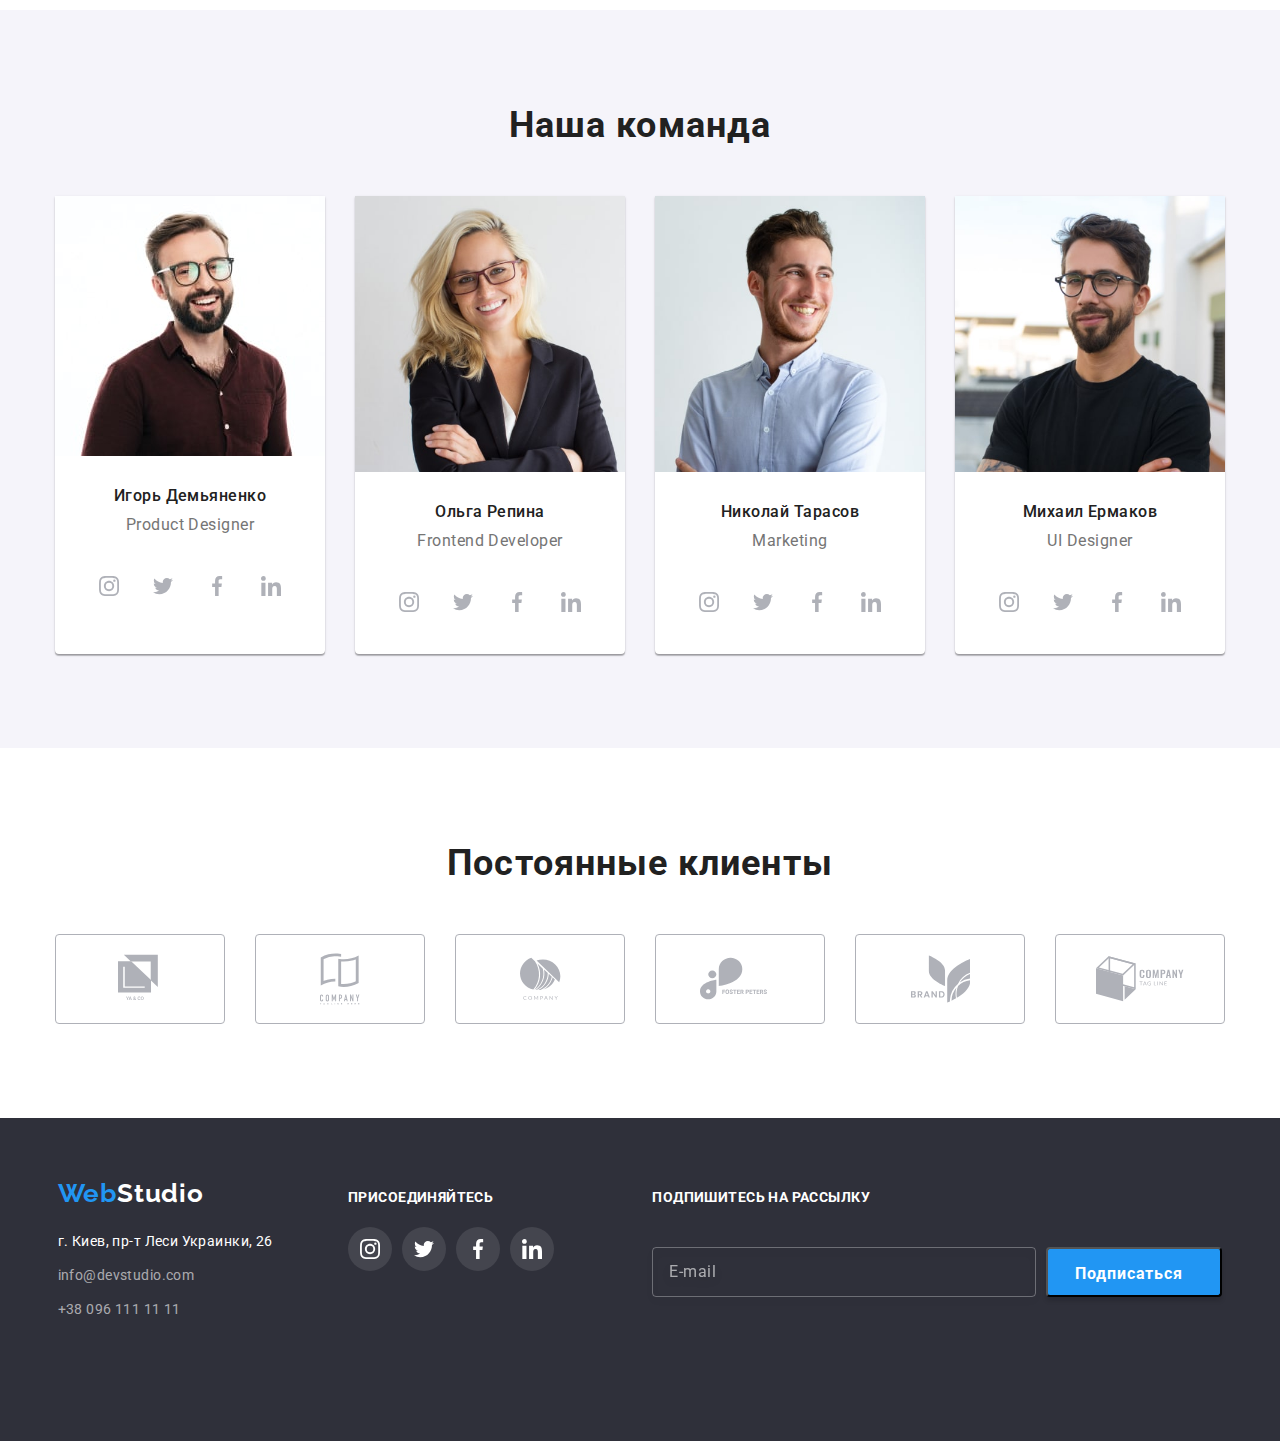
==== commit 1d4ee1fc: "-ёё-" ====
--- a/index.html
+++ b/index.html
@@ -122,8 +122,8 @@
                 <ul class="workers-list list">
                     <li class="workers-item">
                         <picture>
-                            <source srcset="./images/workers/card1-mobile.jpg 1x, ./images/workers/card1-mobile@2x.jpg 2x" media="(min-width: 320px)">
-                                <source srcset="./images/workers/card1-tablet.jpg 1x, ./images/workers/card1-tablet@2x.jpg 2x" media="(min-width: 768px)">
+                            <source srcset="./images/workers/card1-mobile.jpg 1x, ./images/workers/card1-mobile@2x.jpg 2x" media="(max-width: 767px)">
+                                <source srcset="./images/workers/card1-tablet.jpg 1x, ./images/workers/card1-tablet@2x.jpg 2x" media="(max-width: 1199px)">
                                     <source srcset="./images/workers/card1-desctop.jpg 1x, ./images/workers/card1-desctop@2x.jpg 2x" media="(min-width: 1200px)">
                         <img class="workers-list-img" src="./images/workers/card1-mobile.jpg" alt="фото Игорь Демьяненко" >
                     </picture>
--- a/css/main.min.css
+++ b/css/main.min.css
@@ -1,2 +1,2 @@
-*,*::before,*::after{margin:0;padding:0}body{font-family:"Roboto", sans-serif;background-color:#fff}.list{list-style:none}.link{text-decoration:none}img{display:block}.container{padding:0 15px}@media screen and (min-width: 480px){.container{width:480px;margin:0 auto}}@media screen and (min-width: 768px){.container{width:768px;margin:0 auto}}@media screen and (min-width: 1200px){.container{width:1200px;margin:0 auto}}.visually-hidden{position:absolute !important;clip:rect(1px 1px 1px 1px);clip:rect(1px, 1px, 1px, 1px);padding:0 !important;border:0 !important;height:1px !important;width:1px !important;overflow:hidden}.subtitle{font-weight:700;font-size:36px;line-height:1.167;letter-spacing:0.03em;text-align:center;color:#212121;margin-bottom:50px}.backdrop{position:fixed;top:0;left:0;width:100%;height:100%;background-color:rgba(0,0,0,0.2);transition-duration:250ms;transition-timing-function:cubic-bezier(0.4, 0, 0.2, 1)}.is-hidden{opacity:0;visibility:hidden;pointer-events:none;transform:scale(0)}.modal{position:absolute;top:50%;left:50%;transform:translate(-50%, -50%) scale(1);width:528px;height:581px;background:#fff;box-shadow:0px 1px 3px rgba(0,0,0,0.12),0px 1px 1px rgba(0,0,0,0.14),0px 2px 1px rgba(0,0,0,0.2);border-radius:4px;padding:40px}.close-btn{display:flex;align-items:center;justify-content:center;position:absolute;top:8px;right:8px;width:30px;height:30px;background-color:#fff;border:1px solid rgba(0,0,0,0.1);border-radius:50%;cursor:pointer}.vector{width:11px;height:11px}.vector:hover{fill:#2196F3}@media screen and (max-width: 1199px){.modal{width:450px;height:609px}.modal-form-policy-ladel{white-space:nowrap;font-size:12px;line-height:1.166}}.modal-title{height:23px;font-family:Roboto;font-style:normal;font-weight:700;font-size:20px;line-height:1,5;text-align:center;letter-spacing:0.03em;color:#212121;margin-bottom:12px}.modal-form{display:flex;flex-direction:column;font-style:normal;font-weight:400;font-size:12px;line-height:1.17;letter-spacing:0.01em;color:#757575}.modal-form-input{display:block;width:100%;height:40px;border:1px solid rgba(33,33,33,0.2);border-radius:4px;padding-left:42px;transition-property:outline, border;transition-duration:250ms;transition-timing-function:cubic-bezier(0.4, 0, 0.2, 1)}.modal-form-btn{align-self:center;font-weight:700;font-size:16px;line-height:1.87;letter-spacing:0.06em;width:200px;height:50px;color:#fff;box-shadow:0px 4px 4px rgba(0,0,0,0.15);border-radius:4px;padding:10px 56px;background:#2196F3;box-shadow:0px 4px 4px rgba(0,0,0,0.15);border-radius:4px;transition-property:background-color;transition-duration:250ms;transition-timing-function:cubic-bezier(0.4, 0, 0.2, 1)}.modal-form-btn:hover{background-color:#188CE8}.modal-form-message{width:100%;height:120px;border:1px solid rgba(33,33,33,0.2);border-radius:4px;resize:none;margin-bottom:10px;margin-top:4px;padding:16px 12px;transition-property:outline, border, fill;transition-duration:250ms;transition-timing-function:cubic-bezier(0.4, 0, 0.2, 1)}.modal-form-message::placeholder{font-style:normal;font-weight:400;font-size:12px;line-height:1,17;letter-spacing:0.01em;color:rgba(117,117,117,0.5)}.modal-form-field{margin-bottom:10px}.modal-form-field-wrapper{display:block;position:relative;margin-top:4px}.modal-form-input:focus,.modal-form-message:focus{outline:none;border:1px solid #2196F3}.modal-form-svg-icon{position:absolute;top:50%;left:12px;transform:translateY(-50%);width:12px;height:12px}.modal-form-input:focus+.modal-form-svg-icon{fill:#2196F3}.modal-form-policy-ladel{display:flex;align-items:center;font-weight:normal;font-size:14px;line-height:1.7;letter-spacing:0.03em;margin-bottom:30px}.modal-form-policy-ladel::before{display:inline-block;content:"";width:16px;height:15px;border:2px solid #212121;margin-right:8px;border-radius:2px;cursor:pointer;transition-property:border-color;transition-duration:250ms;transition-timing-function:cubic-bezier(0.4, 0, 0.2, 1)}.modal-form-policy:checked+.modal-form-policy-ladel::before{background-color:#2196F3;border:#2196F3;background-image:url(../images/svg/Vector.svg);background-repeat:no-repeat;background-size:contain}.modal-form-policy:focus+.modal-form-policy-ladel::before,.modal-form-policy:hover+.modal-form-policy-ladel::before{border-color:#2196F3}.modal-polisy{color:#2196F3}.social-list{display:flex;justify-content:center}.social-list-svg{width:20px;height:20px;fill:#AFB1B8;transition-property:fill;transition-duration:250ms;transition-timing-function:cubic-bezier(0.4, 0, 0.2, 1)}.social-link:hover .social-list-svg{fill:#fff}.social-list-item:not(:last-child){margin-right:10px}.social-link{display:flex;align-items:center;justify-content:center;width:44px;height:44px;border-radius:50%;background-color:#fff;transition-property:background-color;transition-duration:250ms;transition-timing-function:cubic-bezier(0.4, 0, 0.2, 1)}.social-link:hover{background-color:#2196F3}@media screen and (min-width: 768px){.social-list-item{display:flex;flex-wrap:wrap;justify-content:space-between}}.logo{font-family:"Raleway",sans-serif;font-weight:700;font-size:26px;line-height:1.192;letter-spacing:0.03em;color:#2196F3;padding-top:24px;padding-bottom:25px}.studio{color:#212121}.footer-studio{color:#fff}.address-link{font-style:normal;font-weight:400;font-size:14px;line-height:24px;letter-spacing:0.03em;color:rgba(255,255,255,0.6);margin-top:10px;transition-property:color;transition-duration:250ms;transition-timing-function:cubic-bezier(0.4, 0, 0.2, 1)}.address-link-maps:hover,.address-link-maps:focus,.address-link:hover,.address-link:focus{color:#2196F3}.address-link-maps{font-style:normal;font-weight:400;font-size:14px;line-height:24px;letter-spacing:0.03em;color:#fff;transition-property:color;transition-duration:250ms;transition-timing-function:cubic-bezier(0.4, 0, 0.2, 1)}.button{font-weight:700;font-size:16px;line-height:1.875;letter-spacing:0.06em;background-color:#2196F3;color:#fff;border:0px;border-radius:4px;padding:6px 20px;margin-top:30px}.portheader{border-bottom:1px solid #ececec}.header{position:relative}.header .container{padding:0 15px}.navigation{display:flex;align-items:center;justify-content:space-between}.navigation-list-link{display:inline-block;position:relative;color:#212121;transition-property:color;transition-duration:250ms;transition-timing-function:cubic-bezier(0.4, 0, 0.2, 1)}.navigation-list-link,.navigation-list-link .address{font-weight:500;font-size:14px;line-height:1.143;letter-spacing:0.02em}.navigation-list-link::after{content:"";display:block;position:absolute;left:0;bottom:0;width:100%;height:4px;border-radius:2px;background-color:#2196F3;opacity:0}.navigation .navigation-list-link.current::after{opacity:1}.navigation .navigation-list-link.current{color:#2196F3}.icon-mail{width:16px;height:12px;margin-right:10px;fill:#757575}.icon-smartfone{width:10px;height:16px;margin-right:10px;fill:#757575}.header .address{display:flex;text-align:center;margin-left:auto}.navigation-list-link:hover,.navigation-list-link:focus,.address-mail-link:hover,.address-mail-link:focus,.address-tel-link:hover,.address-tel-link:focus{color:#2196F3}.address-tel-link:hover .icon-smartfone,.address-tel-link:focus .icon-smartfone,.address-mail-link:hover .icon-mail,.address-mail-link:focus .icon-mail{fill:#2196F3}.address-mail-link,.address-tel-link{align-items:center;font-style:normal;color:#757575;transition-property:color, fill;transition-duration:250ms;transition-timing-function:cubic-bezier(0.4, 0, 0.2, 1)}@media screen and (max-width: 767px){.navigation-list-item:not(:last-child){margin-bottom:40px}.navigation-list-link,.address{font-size:18px;line-height:1.166}.address{flex-direction:column;margin-top:60px}.address-mail-link{margin-bottom:16px}.navigation-list-link::after{bottom:-8px}}.menu-button{display:none;display:inline-flex;margin:0;padding:0;border:none;background-color:transparent}.menu-button .icon-close{display:none}.menu-button:hover,.menu-button:focus{fill:#2196F3}@media screen and (min-width: 768px){.menu-button{display:none}}.menu-button.is-open .icon-close{display:block}.menu-button.is-open .icon-burger{display:none}.mobile-menu{padding:60px 0;text-align:center;background:#FFFFFF;z-index:1;box-shadow:0px 4px 8px rgba(0,0,0,0.04),0px 2px 4px rgba(0,0,0,0.08),0px 1px 3px rgba(0,0,0,0.16)}@media screen and (max-width: 767px){.mobile-menu{display:none;position:absolute;top:100%;left:0;width:100%}.mobile-menu.is-open{display:block}}@media screen and (min-width: 768px){.mobile-menu{display:flex;justify-content:space-between;flex-grow:1;box-shadow:none;align-items:center}.navigation-list{display:flex}.navigation-list-item:not(:last-child){margin-right:50px}.navigation-list-link{padding:32px 0}.header .address{display:flex;flex-direction:column;margin-left:auto}}.hero{height:400px;text-align:center;background-color:#2F303A;padding:118px 0}.hero-title{Width:360px;Height:84px;font-weight:900;font-size:26px;line-height:1.615;letter-spacing:0.06em;text-transform:uppercase;color:#fff;margin:0 auto}@media screen and (min-device-pixel-ratio: 2) and (max-width: 767px), screen and (min-resolution: 192dpi) and (max-width: 767px), screen and (min-resolution: 2dppx) and (max-width: 767px){.hero{background-image:linear-gradient(rgba(47,48,58,0.4), rgba(47,48,58,0.4)),url(../images/hero/bg-mobile@2x.jpg);background-repeat:no-repeat;background-size:cover;margin:0 auto}}@media screen and (min-width: 320px) and (max-width: 767px){.hero{background-image:linear-gradient(rgba(47,48,58,0.4), rgba(47,48,58,0.4)),url(../images/hero/bg-mobile.jpg);background-repeat:no-repeat;background-size:cover;margin:0 auto}}@media screen and (min-width: 768px){.hero{background-image:linear-gradient(rgba(47,48,58,0.4), rgba(47,48,58,0.4)),url(../images/hero/bg-tablet.jpg);background-repeat:no-repeat;background-size:cover;margin:0 auto}}@media screen and (min-device-pixel-ratio: 2) and (min-width: 768px), screen and (min-resolution: 192dpi) and (min-width: 768px), screen and (min-resolution: 2dppx) and (min-width: 768px){.hero{background-image:linear-gradient(rgba(47,48,58,0.4), rgba(47,48,58,0.4)),url(../images/hero/bg-tablet@2x.jpg);background-repeat:no-repeat;background-size:cover;margin:0 auto}}@media screen and (min-width: 1200px){.hero{height:600px;padding:200px 0;background-image:linear-gradient(rgba(47,48,58,0.4), rgba(47,48,58,0.4)),url(../images/hero/bg-desctop.jpg);background-repeat:no-repeat;background-size:cover;margin:0 auto}-title{width:696px;height:120px;font-size:44px;line-height:1.363}}@media screen and (min-device-pixel-ratio: 2) and (min-width: 1200x), screen and (min-resolution: 192dpi) and (min-width: 1200px), screen and (min-resolution: 2dppx) and (min-width: 1200px){.hero{background-image:linear-gradient(rgba(47,48,58,0.4), rgba(47,48,58,0.4)),url(../images/hero/bg-desctop@2x.jpg);background-repeat:no-repeat;background-size:cover;margin:0 auto}}.features-item::before{display:block;content:"";height:120px;background-size:auto;background-repeat:no-repeat;background-position:center;background-color:#F5F4FA;border-radius:4px;margin-bottom:30px}.features-title{font-weight:700;font-size:14px;line-height:1.143;letter-spacing:0.03em;text-transform:uppercase;color:#212121;margin-bottom:10px}.features-text{font-weight:400;font-size:14px;line-height:2;letter-spacing:0.03em;color:#757575}.icon-antena::before{background-image:url(../images/svg/antenna.svg)}.icon-clock::before{background-image:url(../images/svg/clock.svg)}.icon-astronavt::before{background-image:url(../images/svg/astronaut.svg)}.icon-diagrama::before{background-image:url(../images/svg/diagram.svg)}@media screen and (max-width: 767px){.features-item:not(:last-child){margin-bottom:30px}.main-features{padding:60px 0}}@media screen and (min-width: 768px) and (max-width: 1199px){.main-features{display:flex;padding:60px 0}.features{display:flex;flex-wrap:wrap;justify-content:space-between}.features-item{width:354px}.features-item:not(:nth-child(2n+1)){margin-left:30px}.features-item:not(:nth-last-child(-n+2)){margin-bottom:30px}}@media screen and (min-width: 1200px){.main-features{display:flex;padding:94px 0}.main-features .container{display:flex}.features{display:flex;justify-content:center}.features-item{width:270px}.features-item:not(:last-child){margin-right:30px}}.work{padding-bottom:94px}.work.container{align-items:center}.work-list{display:flex}.work-container{position:relative}.foto-works:not(:last-child){margin-right:30px}.label{position:absolute;left:0;bottom:0;width:100%;height:70px;display:flex;align-items:center;justify-content:center;background-color:rgba(47,48,58,0.8)}.text-label{font-style:normal;font-weight:700;font-size:14px;line-height:16px;letter-spacing:0.03em;text-transform:uppercase;color:#fff}@media screen and (max-width: 1199px){.work{display:none}}.workers-item{box-shadow:0px 1px 3px rgba(0,0,0,0.12),0px 1px 1px rgba(0,0,0,0.14),0px 2px 1px rgba(0,0,0,0.2);border-radius:0px 0px 4px 4px;background-color:#fff}.section-workers{background-color:#F5F4FA}.workers{font-weight:500;font-size:16px;line-height:1.188;letter-spacing:0.03em;text-align:center;color:#212121;margin-bottom:10px}.workers-container{padding:30px}.workers-position{font-weight:400;font-size:16px;line-height:1.188;letter-spacing:0.03em;text-align:center;color:#757575;margin-bottom:30px}@media screen and (max-width: 767px){.section-workers{padding:60px 0}.workers-item:not(:last-child){margin-bottom:30px}.workers-item .workers-list-img{max-width:100%}}@media screen and (min-width: 768px) and (max-width: 1199px){.section-workers{padding:60px 0}.workers-item{width:354px}.workers-item:not(:nth-last-child(-n+2)){margin-bottom:30px}.workers-item .workers-list-img{max-width:100%}.workers-list{display:flex;flex-wrap:wrap;justify-content:space-between}}@media screen and (min-width: 1200px){.section-workers{padding:94px 0}.workers-list{display:flex}.workers-item{width:270px}.workers-list-img{max-width:100%}.workers-item:not(:last-child){margin-right:30px}}.clients{display:flex;justify-content:space-between}.clients-link{display:flex;align-items:center;justify-content:center;height:90px;border:1px solid #AFB1B8;border-radius:4px;transition-property:border;transition-duration:250ms;transition-timing-function:cubic-bezier(0.4, 0, 0.2, 1)}.clients-link:hover{border:1px solid #2196F3}.icon-clients{fill:#AFB1B8;transition-property:fill;transition-duration:250ms;transition-timing-function:cubic-bezier(0.4, 0, 0.2, 1)}.clients-link:hover .icon-clients,.clients-link:focus .icon-clients{fill:#2196F3}@media screen and (max-width: 767px){.clients-section{padding:60px 0}.clients{flex-wrap:wrap}.clients-item{width:calc((100% - 15px * 2) / 2)}.clients-item:not(:nth-last-child(-n+2)){margin-bottom:30px}}@media screen and (min-width: 768px) and (max-width: 1199px){.clients-section{padding:60px 0}.clients{flex-wrap:wrap}.clients-item{width:calc((100% - 15px * 3) / 3)}.clients-item:not(:nth-last-child(-n+3)){margin-bottom:30px}}@media screen and (min-width: 1200px){.clients-section{padding:94px 0}.clients-link{width:170px}.clients-item:not(:last-child){margin-right:30px}}.footer{padding:60px 0;background-color:#2F303A}.footer-address{display:flex;flex-direction:column;margin-top:20px}.footer-title{font-size:14px;line-height:16px;letter-spacing:0.03em;text-transform:uppercase;color:#fff}.footer-social-list{display:flex;margin-top:20px}.footer-social-list-item:not(:last-child){margin-right:10px}.footer-social-list-svg{width:20px;height:20px;fill:#fff}.footer-social-link{display:flex;align-items:center;justify-content:center;width:44px;height:44px;border-radius:50%;background-color:rgba(255,255,255,0.1);transition-property:background-color;transition-duration:250ms;transition-timing-function:cubic-bezier(0.4, 0, 0.2, 1)}.footer-social-link:hover{background-color:#2196F3}.mailing{display:block}.mailing-form{margin-top:20px}.mailing-btn{width:200px;height:50px;background:#2196F3;box-shadow:0px 4px 4px rgba(0,0,0,0.15);border-radius:4px;margin-left:10px;font-style:normal;font-weight:700;font-size:16px;line-height:1.87;letter-spacing:0.06em;color:#fff;padding:10px 27px}.mailing-btn::after{margin-left:10px;content:"";width:24px;height:24px;background-image:url(../images/svg/send.svg);background-position:center}.mailing-form-input{height:50px;color:#fff;border:1px solid rgba(255,255,255,0.3);filter:drop-shadow(0px 4px 4px rgba(0,0,0,0.15));border-radius:4px;background-color:transparent;padding:15px 16px}.mailing-form-input::placeholder{font-style:normal;font-weight:400;font-size:16px;line-height:1.25;letter-spacing:0.03em;color:rgba(255,255,255,0.6)}@media screen and (max-width: 767px){.footer-address{margin-bottom:60px}.footer-address-container{text-align:center}.footer-social{margin-bottom:60px;text-align:center}.footer-social-list{justify-content:center}.mailing{text-align:center}.mailing-btn{margin-top:20px}.mailing-form-input{width:100%}}@media screen and (min-width: 768px){.footer{display:flex}.footer-address-container{text-align:center;margin-bottom:60px}.footer-container{flex-wrap:wrap;display:inline-flex;align-items:baseline;justify-content:space-around}.footer-social{text-align:center}.footer-social-list{justify-content:center}.mailing{width:450px;text-align:center}.mailing-btn{margin-top:20px}.mailing-form-input{width:100%}}@media screen and (min-width: 1200px){.footer-address-container{margin-right:70px;text-align:left}.footer-social{text-align:left}.mailing{display:block;margin-left:93px;width:570px;text-align:left}.mailing-form{display:flex;align-items:flex-end;margin-top:20px}}
+*,*::before,*::after{margin:0;padding:0}body{font-family:"Roboto", sans-serif;background-color:#fff;min-width:480px}.list{list-style:none}.link{text-decoration:none}img{display:block}.container{padding:0 15px}@media screen and (min-width: 480px){.container{width:480px;margin:0 auto}}@media screen and (min-width: 768px){.container{width:768px;margin:0 auto}}@media screen and (min-width: 1200px){.container{width:1200px;margin:0 auto}}.visually-hidden{position:absolute !important;clip:rect(1px 1px 1px 1px);clip:rect(1px, 1px, 1px, 1px);padding:0 !important;border:0 !important;height:1px !important;width:1px !important;overflow:hidden}.subtitle{font-weight:700;font-size:36px;line-height:1.167;letter-spacing:0.03em;text-align:center;color:#212121;margin-bottom:50px}.backdrop{position:fixed;top:0;left:0;width:100%;height:100%;background-color:rgba(0,0,0,0.2);transition-duration:250ms;transition-timing-function:cubic-bezier(0.4, 0, 0.2, 1)}.is-hidden{opacity:0;visibility:hidden;pointer-events:none;transform:scale(0)}.modal{position:absolute;top:50%;left:50%;transform:translate(-50%, -50%) scale(1);background:#fff;box-shadow:0px 1px 3px rgba(0,0,0,0.12),0px 1px 1px rgba(0,0,0,0.14),0px 2px 1px rgba(0,0,0,0.2);border-radius:4px;padding:40px}.close-btn{display:flex;align-items:center;justify-content:center;position:absolute;top:8px;right:8px;width:30px;height:30px;background-color:#fff;border:1px solid rgba(0,0,0,0.1);border-radius:50%;cursor:pointer}.vector{width:11px;height:11px}.vector:hover{fill:#2196F3}@media screen and (max-width: 1199px){.modal{width:450px;height:609px}.modal-form-policy-ladel{white-space:nowrap;font-size:12px;line-height:1.166}}@media screen and (min-width: 1200px){.modal{width:528px;height:581px}.modal-form-policy-ladel{font-size:14px;line-height:1.7}}.modal-title{height:23px;font-family:Roboto;font-style:normal;font-weight:700;font-size:20px;line-height:1,5;text-align:center;letter-spacing:0.03em;color:#212121;margin-bottom:12px}.modal-form{display:flex;flex-direction:column;font-style:normal;font-weight:400;font-size:12px;line-height:1.17;letter-spacing:0.01em;color:#757575}.modal-form-input{display:block;width:100%;height:40px;border:1px solid rgba(33,33,33,0.2);border-radius:4px;padding-left:42px;transition-property:outline, border;transition-duration:250ms;transition-timing-function:cubic-bezier(0.4, 0, 0.2, 1)}.modal-form-btn{align-self:center;font-weight:700;font-size:16px;line-height:1.87;letter-spacing:0.06em;width:200px;height:50px;color:#fff;box-shadow:0px 4px 4px rgba(0,0,0,0.15);border-radius:4px;padding:10px 56px;background:#2196F3;box-shadow:0px 4px 4px rgba(0,0,0,0.15);border-radius:4px;transition-property:background-color;transition-duration:250ms;transition-timing-function:cubic-bezier(0.4, 0, 0.2, 1)}.modal-form-btn:hover{background-color:#188CE8}.modal-form-message{width:100%;height:120px;border:1px solid rgba(33,33,33,0.2);border-radius:4px;resize:none;margin-bottom:10px;margin-top:4px;padding:16px 12px;transition-property:outline, border, fill;transition-duration:250ms;transition-timing-function:cubic-bezier(0.4, 0, 0.2, 1)}.modal-form-message::placeholder{font-style:normal;font-weight:400;font-size:12px;line-height:1,17;letter-spacing:0.01em;color:rgba(117,117,117,0.5)}.modal-form-field{margin-bottom:10px}.modal-form-field-wrapper{display:block;position:relative;margin-top:4px}.modal-form-input:focus,.modal-form-message:focus{outline:none;border:1px solid #2196F3}.modal-form-svg-icon{position:absolute;top:50%;left:12px;transform:translateY(-50%);width:12px;height:12px}.modal-form-input:focus+.modal-form-svg-icon{fill:#2196F3}.modal-form-policy-ladel{display:flex;align-items:center;font-weight:normal;letter-spacing:0.03em;margin-bottom:30px}.modal-form-policy-ladel::before{display:inline-flex;content:"";width:16px;height:15px;border:2px solid #212121;margin-right:8px;border-radius:2px;cursor:pointer;transition-property:border-color;transition-duration:250ms;transition-timing-function:cubic-bezier(0.4, 0, 0.2, 1)}.modal-form-policy:checked+.modal-form-policy-ladel::before{background-color:#2196F3;border:#2196F3;background-image:url(../images/svg/Vector.svg);background-repeat:no-repeat;background-size:contain}.modal-form-policy:focus+.modal-form-policy-ladel::before,.modal-form-policy:hover+.modal-form-policy-ladel::before{border-color:#2196F3}.modal-polisy{color:#2196F3}.social-list{display:flex;justify-content:center}.social-list-svg{width:20px;height:20px;fill:#AFB1B8;transition-property:fill;transition-duration:250ms;transition-timing-function:cubic-bezier(0.4, 0, 0.2, 1)}.social-link:hover .social-list-svg{fill:#fff}.social-list-item:not(:last-child){margin-right:10px}.social-link{display:flex;align-items:center;justify-content:center;width:44px;height:44px;border-radius:50%;background-color:#fff;transition-property:background-color;transition-duration:250ms;transition-timing-function:cubic-bezier(0.4, 0, 0.2, 1)}.social-link:hover{background-color:#2196F3}@media screen and (min-width: 768px){.social-list-item{display:flex;flex-wrap:wrap;justify-content:space-between}}.logo{font-family:"Raleway",sans-serif;font-weight:700;font-size:26px;line-height:1.192;letter-spacing:0.03em;color:#2196F3;padding-top:24px;padding-bottom:25px}.studio{color:#212121}.footer-studio{color:#fff}@media screen and (max-width: 1199px){.logo{font-size:24px;line-height:1.166}}@media screen and (min-width: 1200px){.logo{font-size:26px;line-height:1.192}}.address-link{font-style:normal;font-weight:400;font-size:14px;line-height:24px;letter-spacing:0.03em;color:rgba(255,255,255,0.6);margin-top:10px;transition-property:color;transition-duration:250ms;transition-timing-function:cubic-bezier(0.4, 0, 0.2, 1)}.address-link-maps:hover,.address-link-maps:focus,.address-link:hover,.address-link:focus{color:#2196F3}.address-link-maps{font-style:normal;font-weight:400;font-size:14px;line-height:24px;letter-spacing:0.03em;color:#fff;transition-property:color;transition-duration:250ms;transition-timing-function:cubic-bezier(0.4, 0, 0.2, 1)}.button{font-weight:700;font-size:16px;line-height:1.875;letter-spacing:0.06em;background-color:#2196F3;color:#fff;border:0px;border-radius:4px;padding:6px 20px;margin-top:30px}.portheader{border-bottom:1px solid #ececec}.header{position:relative}.header .container{padding:0 15px}.navigation{display:flex;align-items:center;justify-content:space-between}.navigation-link{display:flex}.navigation-list-link{position:relative;color:#212121;transition-property:color;transition-duration:250ms;transition-timing-function:cubic-bezier(0.4, 0, 0.2, 1)}.navigation-list-link,.navigation-list-link .address{font-weight:500;letter-spacing:0.02em}.navigation-list-link::after{content:"";display:block;position:absolute;left:0;bottom:0;width:100%;height:4px;border-radius:2px;background-color:#2196F3;opacity:0}.navigation .navigation-list-link.current::after{opacity:1}.navigation .navigation-list-link.current{color:#2196F3}.icon-mail{width:16px;height:12px;margin-right:10px;fill:#757575}.icon-smartfone{width:10px;height:16px;margin-right:10px;fill:#757575}.header .address{display:flex;text-align:center;align-items:center}.navigation-list-link:hover,.navigation-list-link:focus,.address-mail-link:hover,.address-mail-link:focus,.address-tel-link:hover,.address-tel-link:focus{color:#2196F3}.address-tel-link:hover .icon-smartfone,.address-tel-link:focus .icon-smartfone,.address-mail-link:hover .icon-mail,.address-mail-link:focus .icon-mail{fill:#2196F3}.address-mail-link,.address-tel-link{display:flex;align-items:center;text-align:center;font-style:normal;color:#757575;transition-property:color, fill;transition-duration:250ms;transition-timing-function:cubic-bezier(0.4, 0, 0.2, 1)}@media screen and (max-width: 767px){.navigation-list-item:not(:last-child){margin-bottom:40px}.navigation-list-link,.address{font-size:18px;line-height:1.166}.address{flex-direction:column;margin-top:60px}.address-mail-link{margin-bottom:16px}.navigation-list-link::after{bottom:-8px}}.menu-button{display:none;display:inline-flex;margin:0;padding:0;border:none;background-color:transparent}.menu-button .icon-close{display:none}.menu-button:hover,.menu-button:focus{fill:#2196F3}@media screen and (min-width: 768px){.menu-button{display:none}}.menu-button.is-open .icon-close{display:block}.menu-button.is-open .icon-burger{display:none}.mobile-menu{display:flex;text-align:center;background:#FFFFFF;z-index:1;box-shadow:0px 4px 8px rgba(0,0,0,0.04),0px 2px 4px rgba(0,0,0,0.08),0px 1px 3px rgba(0,0,0,0.16)}@media screen and (max-width: 767px){.mobile-menu{padding:60px 0;display:none;position:absolute;top:100%;left:0;width:100%}.mobile-menu.is-open{display:block}}@media screen and (min-width: 768px){.mobile-menu{display:flex;justify-content:space-between;flex-grow:1;box-shadow:none;align-items:center}.navigation-list{display:flex;margin-left:88px}.navigation-list-item:not(:last-child){margin-right:50px}.navigation-list-link{padding:32px 0;display:flex}.header .address{display:flex;margin-left:auto}.address-mail-link,.address-tel-link{font-weight:500;font-size:12px;line-height:1.166;letter-spacing:0.02em}}@media screen and (min-width: 768px) and (max-width: 1199px){.header .address{flex-direction:column;align-items:start}.address-mail-link{margin-bottom:10px}}@media screen and (min-width: 1200px){.address-mail-link,.address-tel-link{font-weight:500;font-size:14px;line-height:1.143;letter-spacing:0.02em;padding:32px 0}.header .address{align-items:center;text-align:center}.address .address-mail-link{margin-right:50px}}.hero{height:400px;text-align:center;background-color:#2F303A;padding:118px 0}.hero-title{Width:360px;Height:84px;font-weight:900;font-size:26px;line-height:1.615;letter-spacing:0.06em;text-transform:uppercase;color:#fff;margin:0 auto}@media screen and (min-device-pixel-ratio: 2) and (max-width: 767px), screen and (min-resolution: 192dpi) and (max-width: 767px), screen and (min-resolution: 2dppx) and (max-width: 767px){.hero{background-image:linear-gradient(rgba(47,48,58,0.4), rgba(47,48,58,0.4)),url(../images/hero/bg-mobile@2x.jpg);background-repeat:no-repeat;background-size:cover;margin:0 auto}}@media screen and (min-width: 320px) and (max-width: 767px){.hero{background-image:linear-gradient(rgba(47,48,58,0.4), rgba(47,48,58,0.4)),url(../images/hero/bg-mobile.jpg);background-repeat:no-repeat;background-size:cover;margin:0 auto}}@media screen and (min-width: 768px) and (max-width: 1199px){.hero{background-image:linear-gradient(rgba(47,48,58,0.4), rgba(47,48,58,0.4)),url(../images/hero/bg-tablet.jpg);background-repeat:no-repeat;background-size:cover;margin:0 auto}}@media screen and (min-device-pixel-ratio: 2) and (min-width: 768px), screen and (min-resolution: 192dpi) and (min-width: 768px), screen and (min-resolution: 2dppx) and (min-width: 768px){.hero{background-image:linear-gradient(rgba(47,48,58,0.4), rgba(47,48,58,0.4)),url(../images/hero/bg-tablet@2x.jpg);background-repeat:no-repeat;background-size:cover;margin:0 auto}}@media screen and (min-width: 1200px){.hero{height:600px;padding:200px 0;background-image:linear-gradient(rgba(47,48,58,0.4), rgba(47,48,58,0.4)),url(../images/hero/bg-desctop.jpg);background-repeat:no-repeat;background-size:cover;margin:0 auto}-title{width:696px;height:120px;font-size:44px;line-height:1.363}}@media screen and (min-device-pixel-ratio: 2) and (min-width: 1200x), screen and (min-resolution: 192dpi) and (min-width: 1200px), screen and (min-resolution: 2dppx) and (min-width: 1200px){.hero{background-image:linear-gradient(rgba(47,48,58,0.4), rgba(47,48,58,0.4)),url(../images/hero/bg-desctop@2x.jpg);background-repeat:no-repeat;background-size:cover;margin:0 auto}}.features-item::before{display:block;content:"";height:120px;background-size:auto;background-repeat:no-repeat;background-position:center;background-color:#F5F4FA;border-radius:4px;margin-bottom:30px}.features-title{font-weight:700;font-size:14px;line-height:1.143;letter-spacing:0.03em;text-transform:uppercase;color:#212121;margin-bottom:10px}.features-text{font-weight:400;font-size:14px;line-height:2;letter-spacing:0.03em;color:#757575}.icon-antena::before{background-image:url(../images/svg/antenna.svg)}.icon-clock::before{background-image:url(../images/svg/clock.svg)}.icon-astronavt::before{background-image:url(../images/svg/astronaut.svg)}.icon-diagrama::before{background-image:url(../images/svg/diagram.svg)}@media screen and (max-width: 767px){.features-item:not(:last-child){margin-bottom:30px}.main-features{padding:60px 0}}@media screen and (min-width: 768px) and (max-width: 1199px){.main-features{display:flex;padding:60px 0}.features{display:flex;flex-wrap:wrap;justify-content:space-between}.features-item{width:354px}.features-item:not(:nth-child(2n+1)){margin-left:30px}.features-item:not(:nth-last-child(-n+2)){margin-bottom:30px}}@media screen and (min-width: 1200px){.main-features{display:flex;padding:94px 0}.main-features .container{display:flex}.features{display:flex;justify-content:center}.features-item{width:270px}.features-item:not(:last-child){margin-right:30px}}.work{padding-bottom:94px}.work.container{align-items:center}.work-list{display:flex}.work-container{position:relative}.foto-works:not(:last-child){margin-right:30px}.label{position:absolute;left:0;bottom:0;width:100%;height:70px;display:flex;align-items:center;justify-content:center;background-color:rgba(47,48,58,0.8)}.text-label{font-style:normal;font-weight:700;font-size:14px;line-height:16px;letter-spacing:0.03em;text-transform:uppercase;color:#fff}@media screen and (max-width: 1199px){.work{display:none}}.workers-item{box-shadow:0px 1px 3px rgba(0,0,0,0.12),0px 1px 1px rgba(0,0,0,0.14),0px 2px 1px rgba(0,0,0,0.2);border-radius:0px 0px 4px 4px;background-color:#fff}.section-workers{background-color:#F5F4FA}.workers{font-weight:500;font-size:16px;line-height:1.188;letter-spacing:0.03em;text-align:center;color:#212121;margin-bottom:10px}.workers-container{padding:30px}.workers-position{font-weight:400;font-size:16px;line-height:1.188;letter-spacing:0.03em;text-align:center;color:#757575;margin-bottom:30px}@media screen and (max-width: 767px){.section-workers{padding:60px 0}.workers-item:not(:last-child){margin-bottom:30px}.workers-item .workers-list-img{max-width:100%}}@media screen and (min-width: 768px) and (max-width: 1199px){.section-workers{padding:60px 0}.workers-item{width:354px}.workers-item:not(:nth-last-child(-n+2)){margin-bottom:30px}.workers-item .workers-list-img{max-width:100%}.workers-list{display:flex;flex-wrap:wrap;justify-content:space-between}}@media screen and (min-width: 1200px){.section-workers{padding:94px 0}.workers-list{display:flex}.workers-item{width:270px}.workers-list-img{max-width:100%}.workers-item:not(:last-child){margin-right:30px}}.clients{display:flex;justify-content:space-between}.clients-link{display:flex;align-items:center;justify-content:center;height:90px;border:1px solid #AFB1B8;border-radius:4px;transition-property:border;transition-duration:250ms;transition-timing-function:cubic-bezier(0.4, 0, 0.2, 1)}.clients-link:hover{border:1px solid #2196F3}.icon-clients{fill:#AFB1B8;transition-property:fill;transition-duration:250ms;transition-timing-function:cubic-bezier(0.4, 0, 0.2, 1)}.clients-link:hover .icon-clients,.clients-link:focus .icon-clients{fill:#2196F3}@media screen and (max-width: 767px){.clients-section{padding:60px 0}.clients{flex-wrap:wrap}.clients-item{width:calc((100% - 15px * 2) / 2)}.clients-item:not(:nth-last-child(-n+2)){margin-bottom:30px}}@media screen and (min-width: 768px) and (max-width: 1199px){.clients-section{padding:60px 0}.clients{flex-wrap:wrap}.clients-item{width:calc((100% - 15px * 3) / 3)}.clients-item:not(:nth-last-child(-n+3)){margin-bottom:30px}}@media screen and (min-width: 1200px){.clients-section{padding:94px 0}.clients-link{width:170px}.clients-item:not(:last-child){margin-right:30px}}.footer{padding:60px 0;background-color:#2F303A}.footer-address{display:flex;flex-direction:column;margin-top:20px}.footer-title{font-size:14px;line-height:16px;letter-spacing:0.03em;text-transform:uppercase;color:#fff}.footer-social-list{display:flex;margin-top:20px}.footer-social-list-item:not(:last-child){margin-right:10px}.footer-social-list-svg{width:20px;height:20px;fill:#fff}.footer-social-link{display:flex;align-items:center;justify-content:center;width:44px;height:44px;border-radius:50%;background-color:rgba(255,255,255,0.1);transition-property:background-color;transition-duration:250ms;transition-timing-function:cubic-bezier(0.4, 0, 0.2, 1)}.footer-social-link:hover{background-color:#2196F3}.mailing{display:block}.mailing-form{margin-top:20px}.mailing-btn{width:200px;height:50px;background:#2196F3;box-shadow:0px 4px 4px rgba(0,0,0,0.15);border-radius:4px;margin-left:10px;font-style:normal;font-weight:700;font-size:16px;line-height:1.87;letter-spacing:0.06em;color:#fff;padding:10px 27px}.mailing-btn::after{margin-left:10px;content:"";width:24px;height:24px;background-image:url(../images/svg/send.svg);background-position:center}.mailing-form-input{height:50px;color:#fff;border:1px solid rgba(255,255,255,0.3);filter:drop-shadow(0px 4px 4px rgba(0,0,0,0.15));border-radius:4px;background-color:transparent;padding:15px 16px}.mailing-form-input::placeholder{font-style:normal;font-weight:400;font-size:16px;line-height:1.25;letter-spacing:0.03em;color:rgba(255,255,255,0.6)}@media screen and (max-width: 767px){.footer-address{margin-bottom:60px}.footer-address-container{text-align:center}.footer-social{margin-bottom:60px;text-align:center}.footer-social-list{justify-content:center}.mailing{text-align:center}.mailing-btn{margin-top:20px}.mailing-form-input{width:100%}}@media screen and (min-width: 768px){.footer{display:flex}.footer-address-container{text-align:center;margin-bottom:60px}.footer-container{flex-wrap:wrap;display:inline-flex;align-items:baseline;justify-content:space-around}.footer-social{text-align:center}.footer-social-list{justify-content:center}.mailing{width:450px;text-align:center}.mailing-btn{margin-top:20px}.mailing-form-input{width:100%}}@media screen and (min-width: 1200px){.footer-address-container{margin-right:70px;text-align:left}.footer-social{text-align:left}.mailing{display:block;margin-left:93px;width:570px;text-align:left}.mailing-form{display:flex;align-items:flex-end;margin-top:20px}}
 /*# sourceMappingURL=main.min.css.map */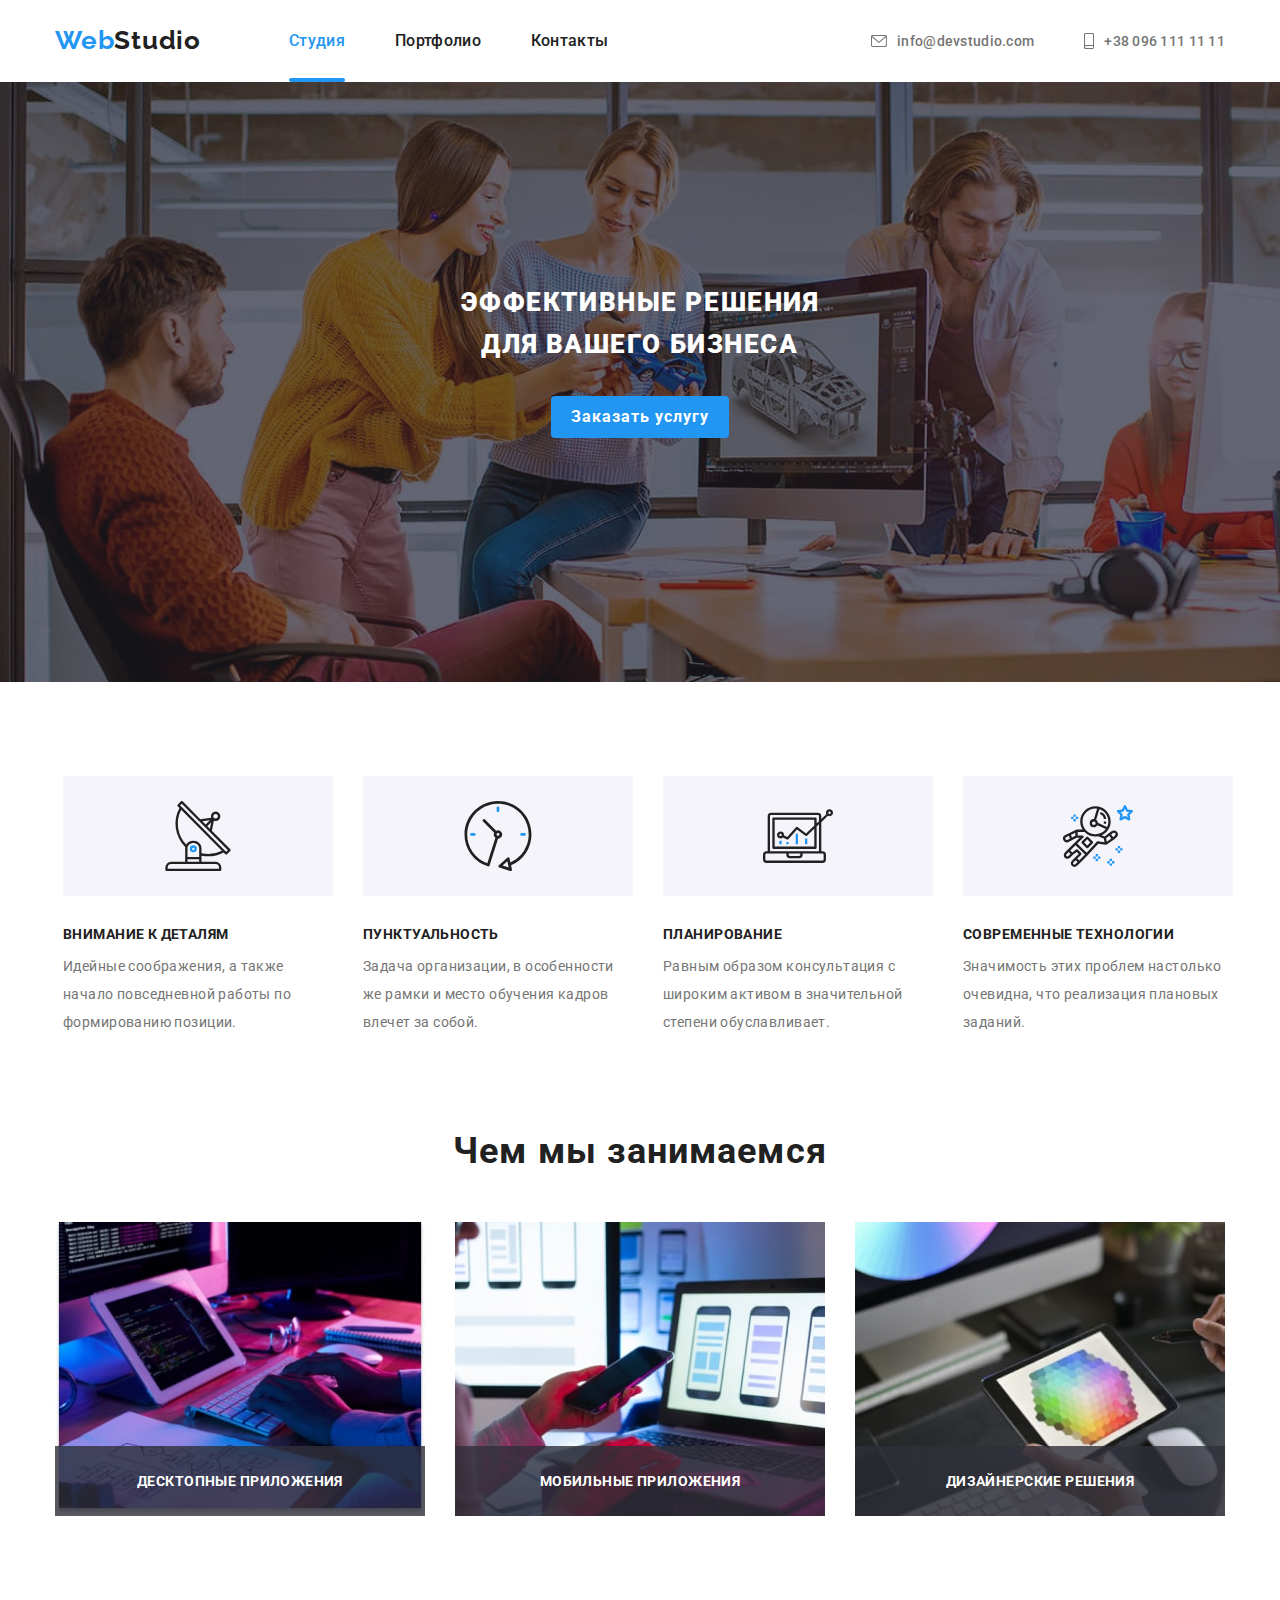
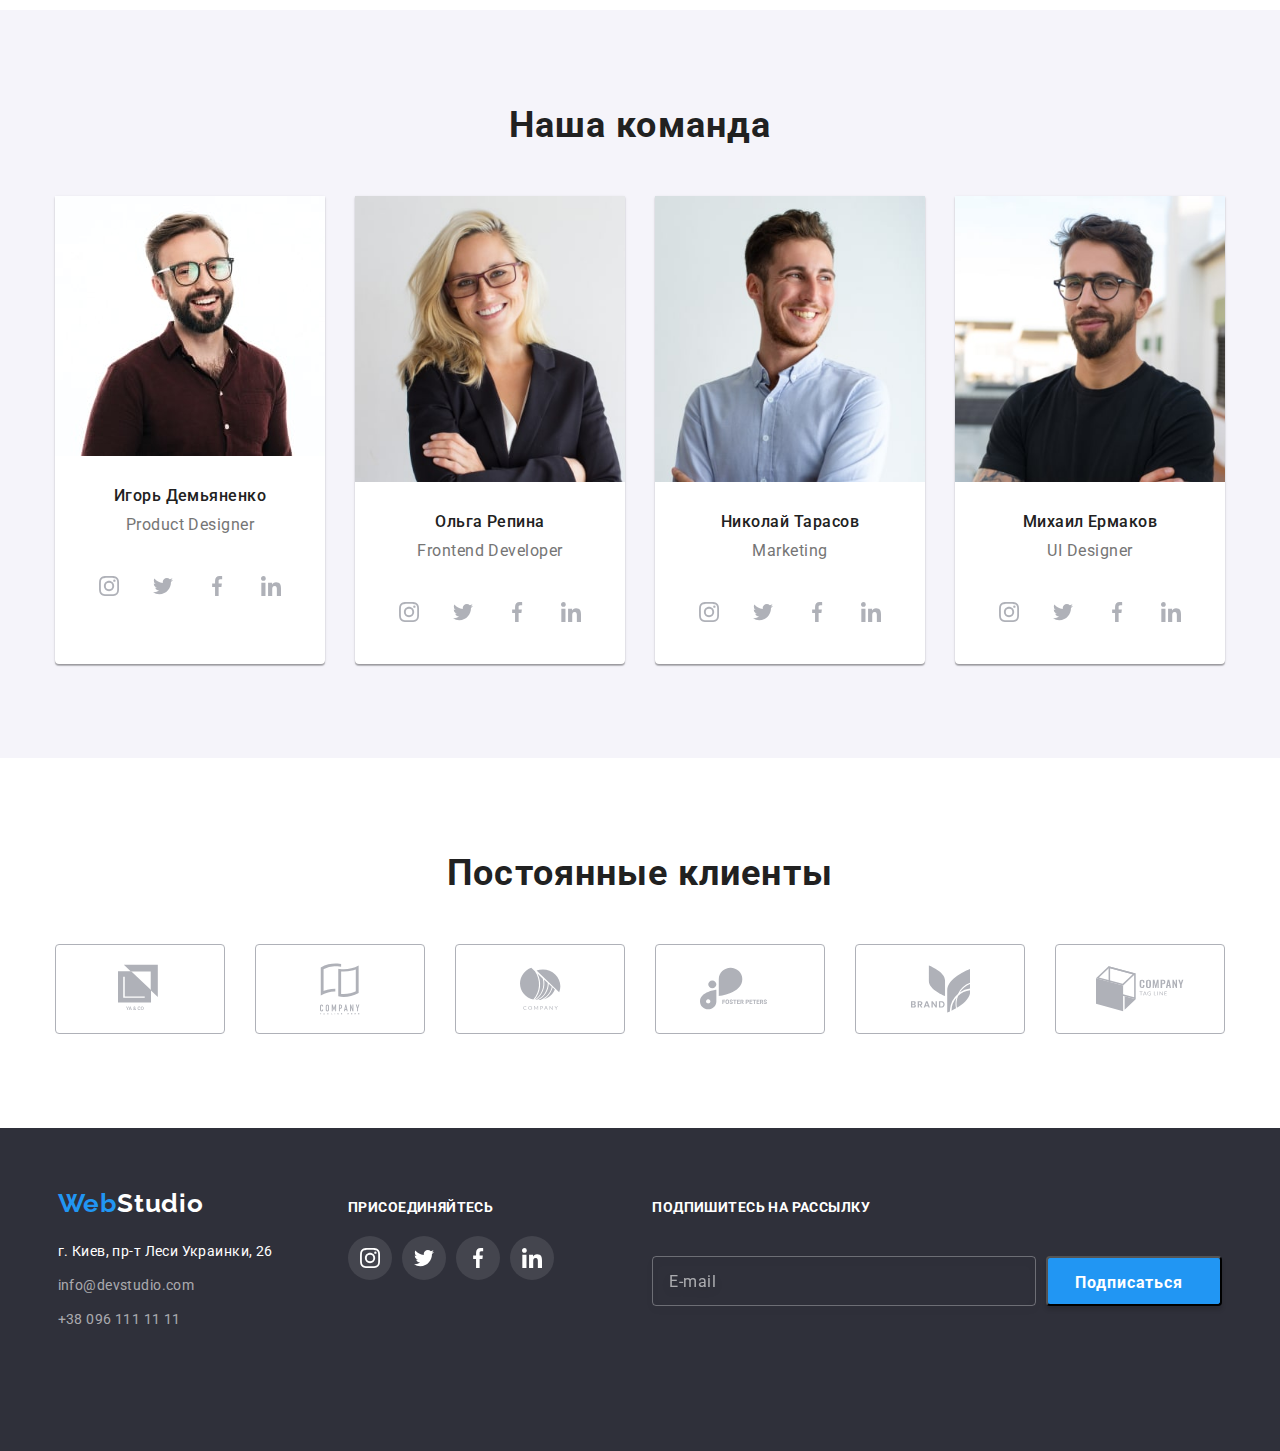
==== commit 93d98510: "-ёё-" ====
--- a/index.html
+++ b/index.html
@@ -164,7 +164,7 @@
                     </li>
                     <li class="workers-item">
                         <picture>
-                            <source srcset="./images/workers/card2-mobile.jpg 1x, ./images/workers/card2-mobile@2x.jpg 2x" media="(min-width: 320px)">
+                            <source srcset="./images/workers/card2-mobile.jpg 1x, ./images/workers/card2-mobile@2x.jpg 2x" media="(max-width: 767px">
                                 <source srcset="./images/workers/card2-tablet.jpg 1x, ./images/workers/card2-tablet@2x.jpg 2x" media="(min-width: 768px)">
                                     <source srcset="./images/workers/card2-desctop.jpg 1x, ./images/workers/card2-desctop@2x.jpg 2x" media="(min-width: 1200px)">
                         <img class="workers-list-img"  src="./images/workers/card2-mobile.jpg" alt="фото Ольга Репина">
@@ -206,7 +206,7 @@
                     </li>
                     <li class="workers-item">
                         <picture>
-                            <source srcset="./images/workers/card3-mobile.jpg 1x, ./images/workers/card3-mobile@2x.jpg 2x" media="(min-width: 320px)">
+                            <source srcset="./images/workers/card3-mobile.jpg 1x, ./images/workers/card3-mobile@2x.jpg 2x" media="(max-width: 767px)">
                                 <source srcset="./images/workers/card3-tablet.jpg 1x, ./images/workers/card3-tablet@2x.jpg 2x" media="(min-width: 768px)">
                                     <source srcset="./images/workers/card3-desctop.jpg 1x, ./images/workers/card3-desctop@2x.jpg 2x" media="(min-width: 1200px)">
                         <img class="workers-list-img"  src="./images/workers/card3-mobile.jpg" alt="фото Николай Тарасов">
@@ -248,7 +248,7 @@
                     </li>
                     <li class="workers-item">
                         <picture>
-                            <source srcset="./images/workers/card4-mobile.jpg 1x, ./images/workers/card4-mobile@2x.jpg 2x" media="(min-width: 320px)">
+                            <source srcset="./images/workers/card4-mobile.jpg 1x, ./images/workers/card4-mobile@2x.jpg 2x" media="(max-width: 767px)">
                                 <source srcset="./images/workers/card4-tablet.jpg 1x, ./images/workers/card4-tablet@2x.jpg 2x" media="(min-width: 768px)">
                                     <source srcset="./images/workers/card4-desctop.jpg 1x, ./images/workers/card4-desctop@2x.jpg 2x" media="(min-width: 1200px)">
                         <img class="workers-list-img"  src="./images/workers/card4-mobile.jpg" alt="фото Михаил Ермаков">
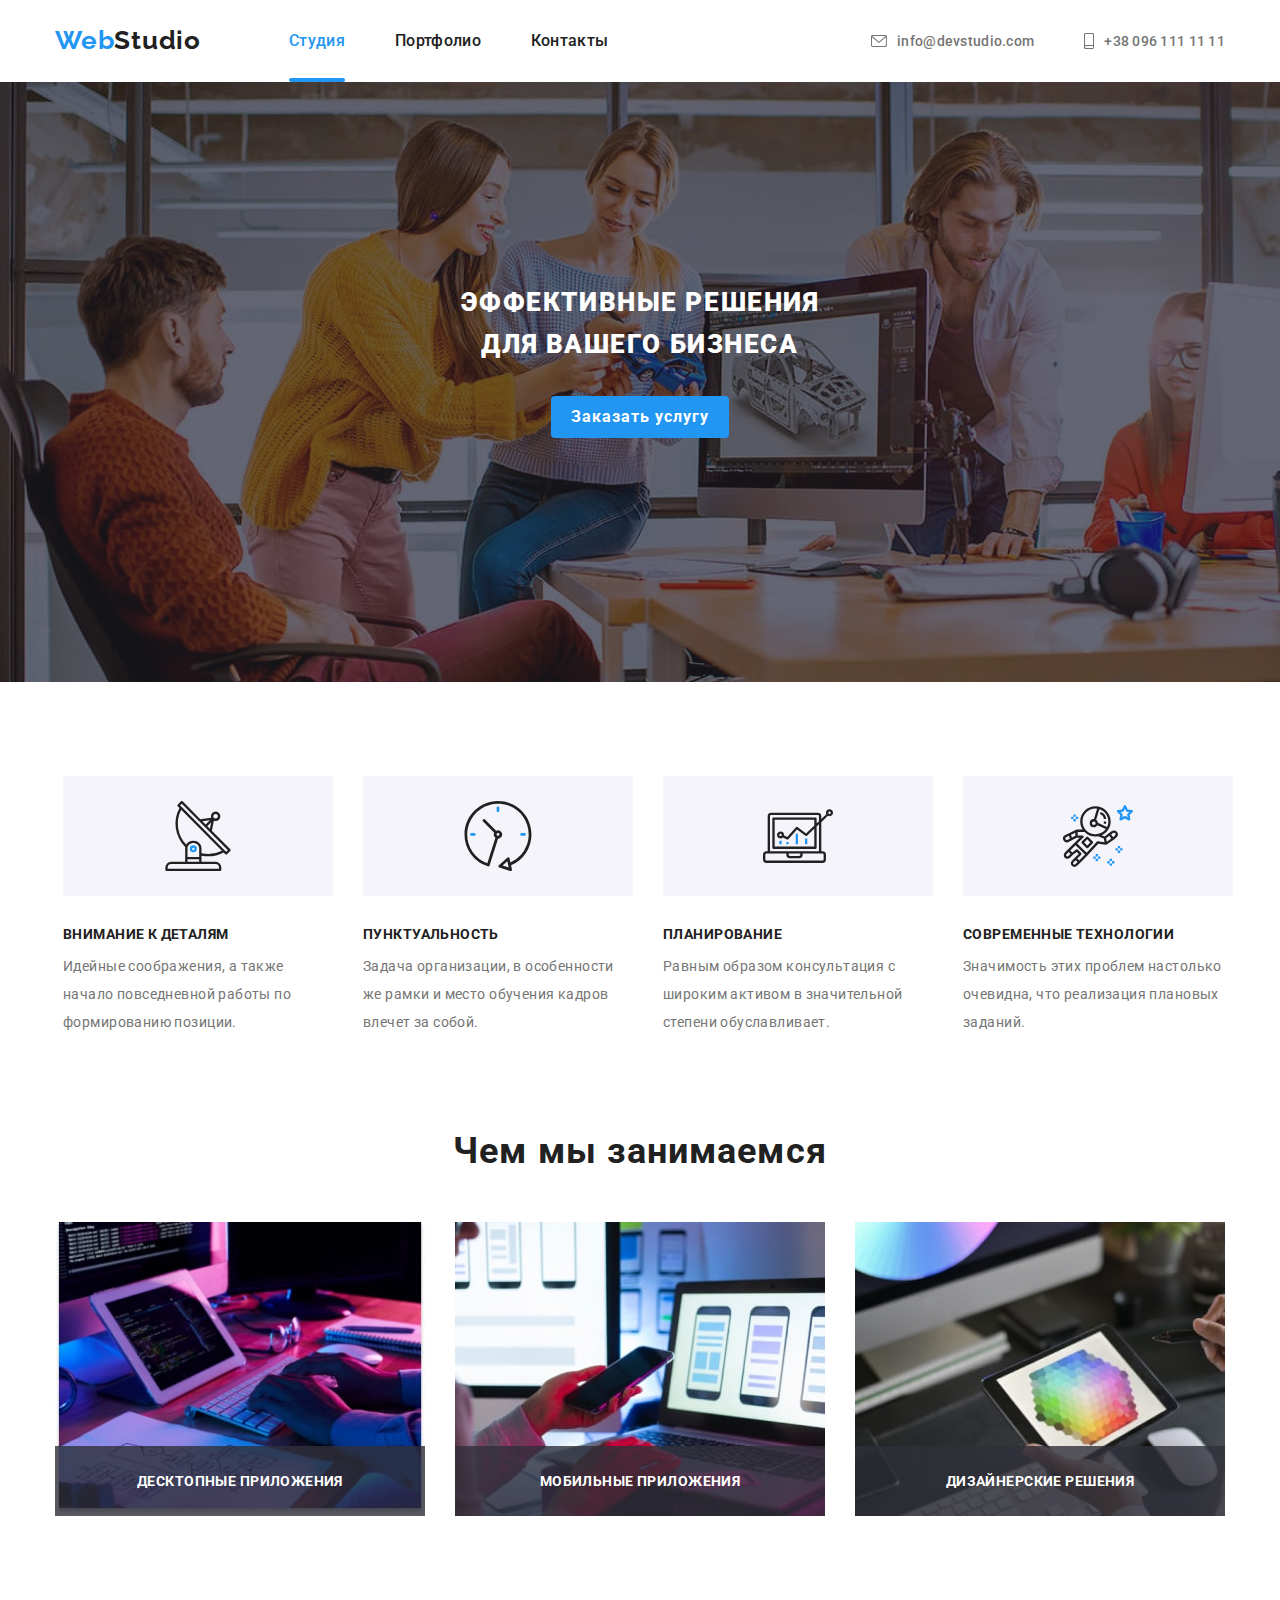
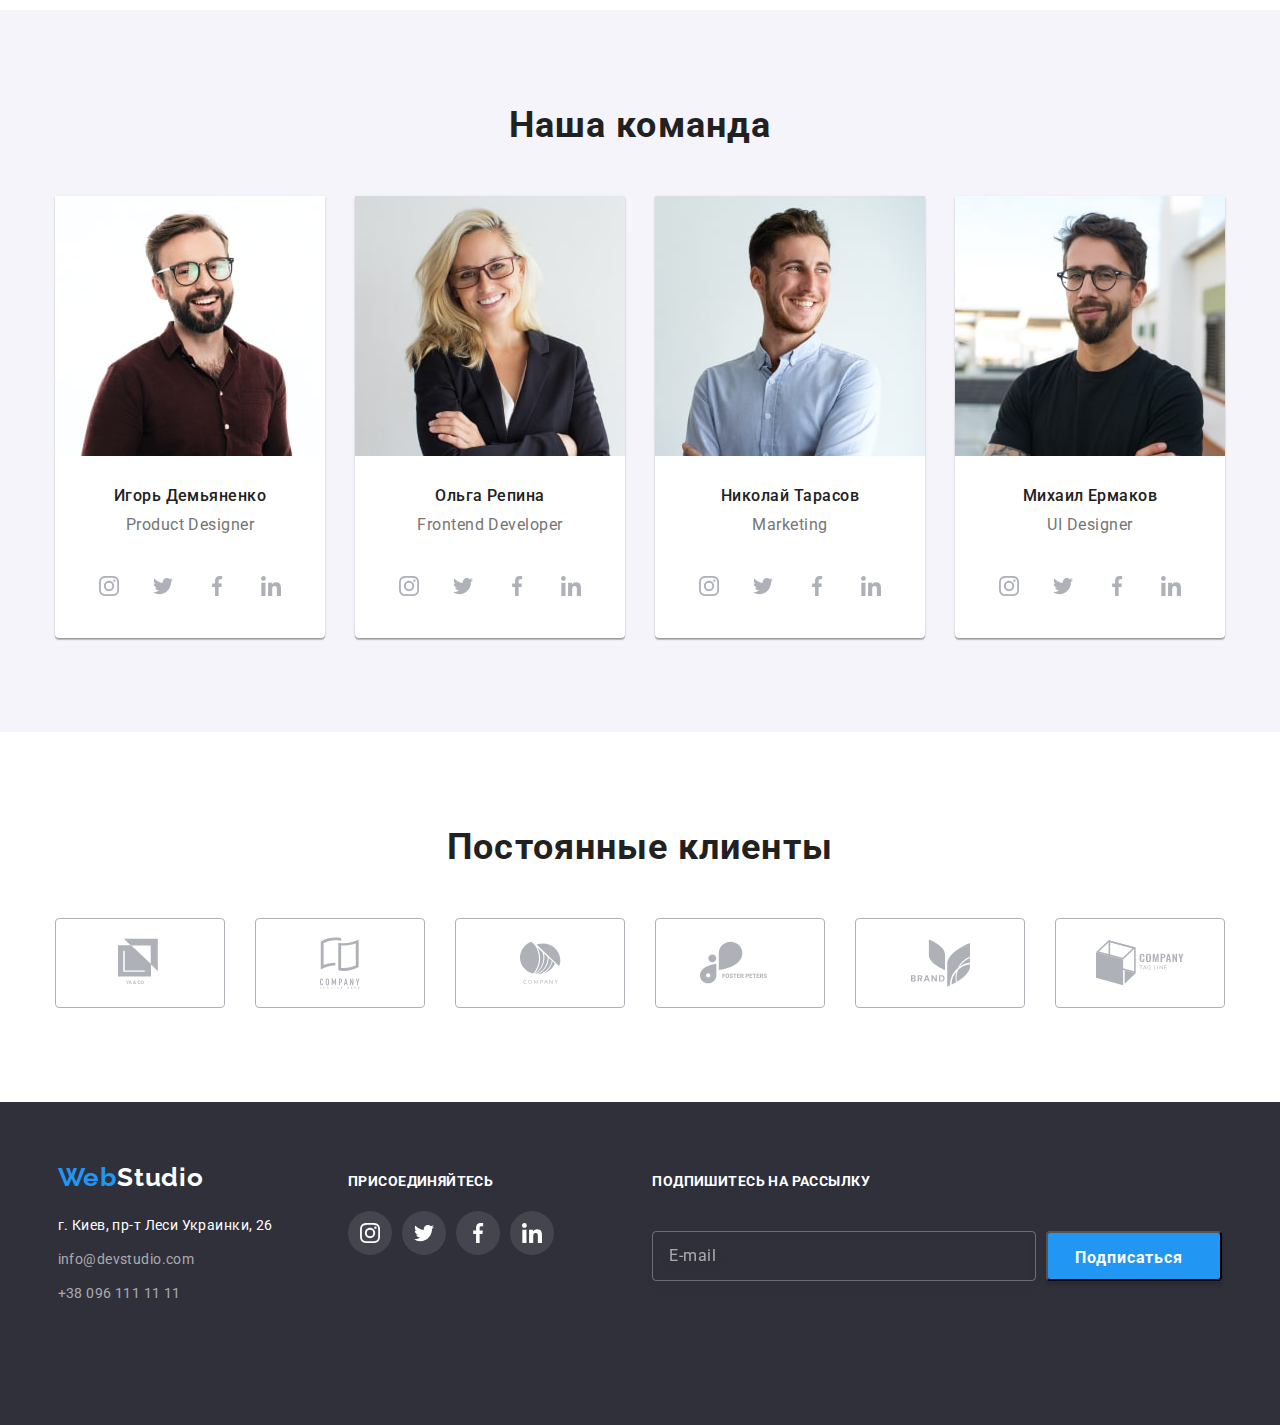
==== commit bf46e280: "////" ====
--- a/index.html
+++ b/index.html
@@ -165,7 +165,7 @@
                     <li class="workers-item">
                         <picture>
                             <source srcset="./images/workers/card2-mobile.jpg 1x, ./images/workers/card2-mobile@2x.jpg 2x" media="(max-width: 767px">
-                                <source srcset="./images/workers/card2-tablet.jpg 1x, ./images/workers/card2-tablet@2x.jpg 2x" media="(min-width: 768px)">
+                                <source srcset="./images/workers/card2-tablet.jpg 1x, ./images/workers/card2-tablet@2x.jpg 2x" media="(max-width: 1199px)">
                                     <source srcset="./images/workers/card2-desctop.jpg 1x, ./images/workers/card2-desctop@2x.jpg 2x" media="(min-width: 1200px)">
                         <img class="workers-list-img"  src="./images/workers/card2-mobile.jpg" alt="фото Ольга Репина">
                     </picture>
@@ -207,7 +207,7 @@
                     <li class="workers-item">
                         <picture>
                             <source srcset="./images/workers/card3-mobile.jpg 1x, ./images/workers/card3-mobile@2x.jpg 2x" media="(max-width: 767px)">
-                                <source srcset="./images/workers/card3-tablet.jpg 1x, ./images/workers/card3-tablet@2x.jpg 2x" media="(min-width: 768px)">
+                                <source srcset="./images/workers/card3-tablet.jpg 1x, ./images/workers/card3-tablet@2x.jpg 2x" media="(max-width: 1199px)">
                                     <source srcset="./images/workers/card3-desctop.jpg 1x, ./images/workers/card3-desctop@2x.jpg 2x" media="(min-width: 1200px)">
                         <img class="workers-list-img"  src="./images/workers/card3-mobile.jpg" alt="фото Николай Тарасов">
                     </picture>
@@ -249,7 +249,7 @@
                     <li class="workers-item">
                         <picture>
                             <source srcset="./images/workers/card4-mobile.jpg 1x, ./images/workers/card4-mobile@2x.jpg 2x" media="(max-width: 767px)">
-                                <source srcset="./images/workers/card4-tablet.jpg 1x, ./images/workers/card4-tablet@2x.jpg 2x" media="(min-width: 768px)">
+                                <source srcset="./images/workers/card4-tablet.jpg 1x, ./images/workers/card4-tablet@2x.jpg 2x" media="(max-width: 1199px)">
                                     <source srcset="./images/workers/card4-desctop.jpg 1x, ./images/workers/card4-desctop@2x.jpg 2x" media="(min-width: 1200px)">
                         <img class="workers-list-img"  src="./images/workers/card4-mobile.jpg" alt="фото Михаил Ермаков">
                     </picture>
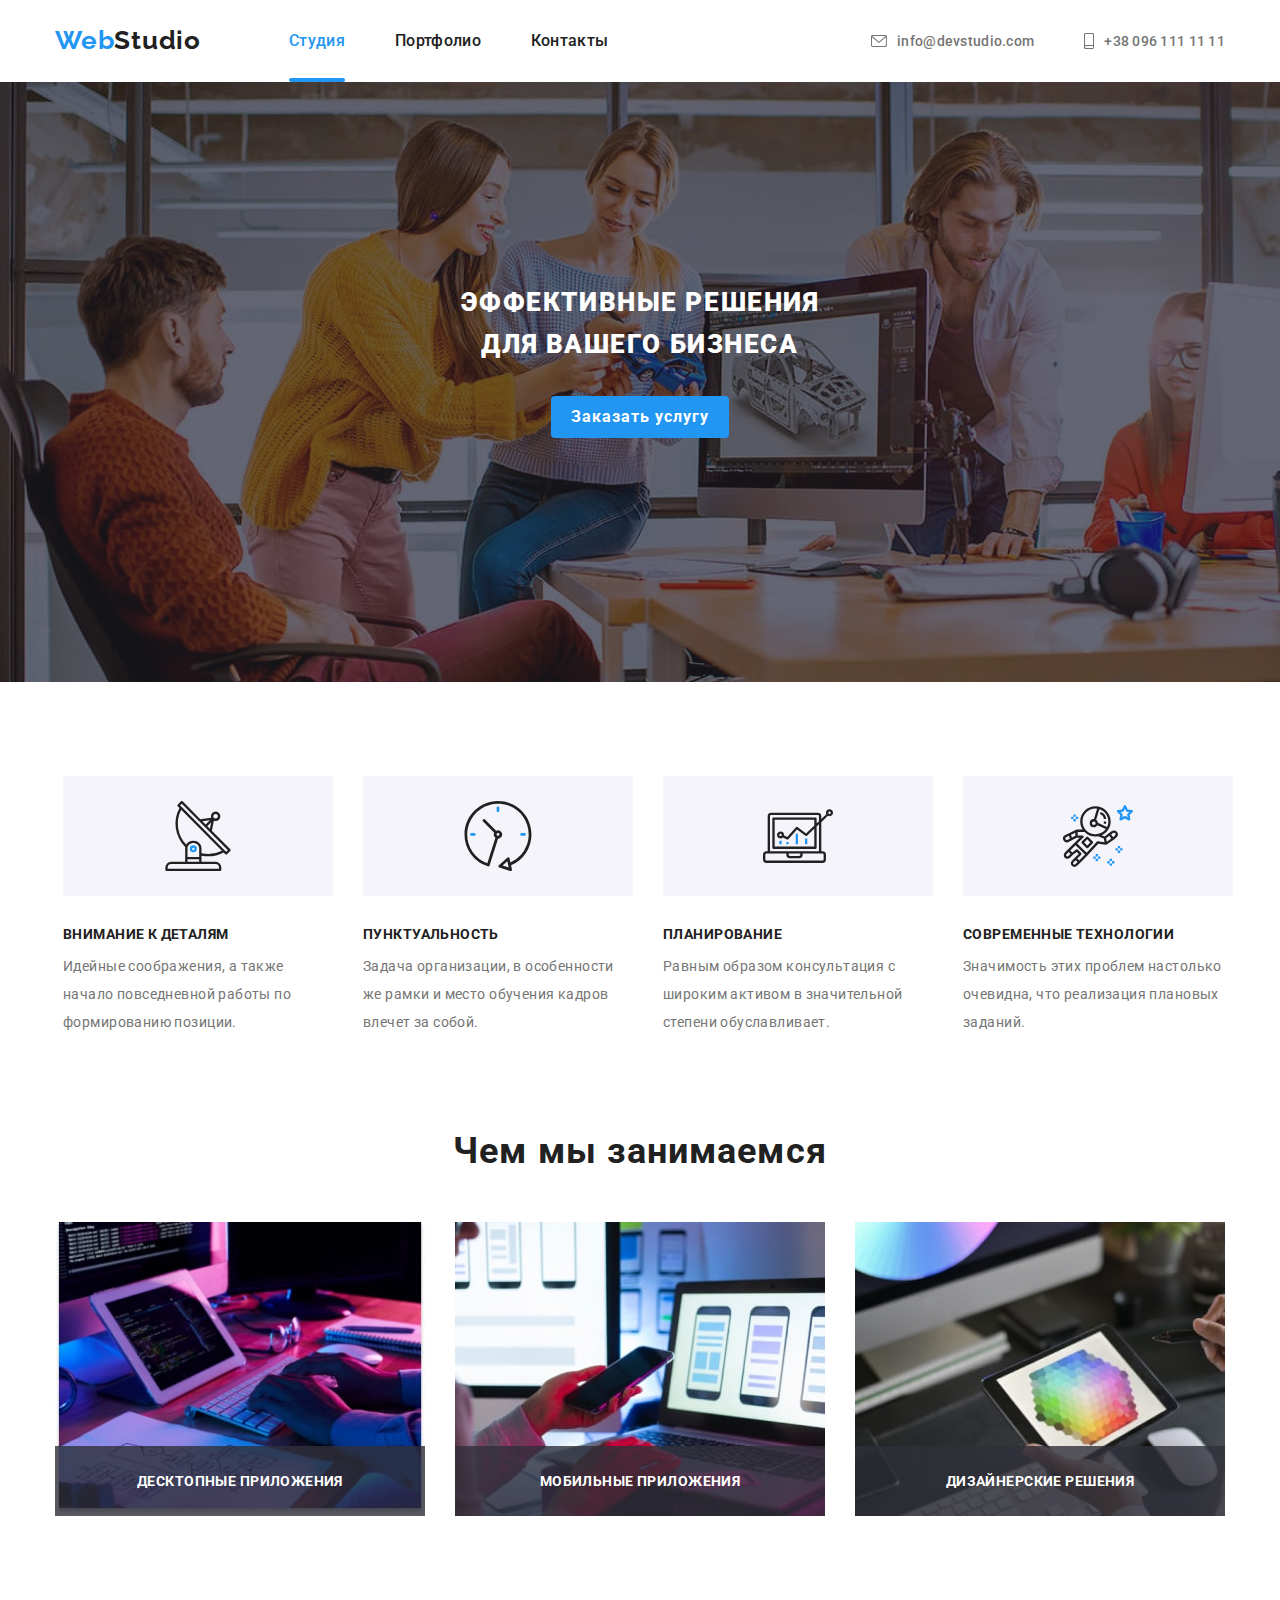
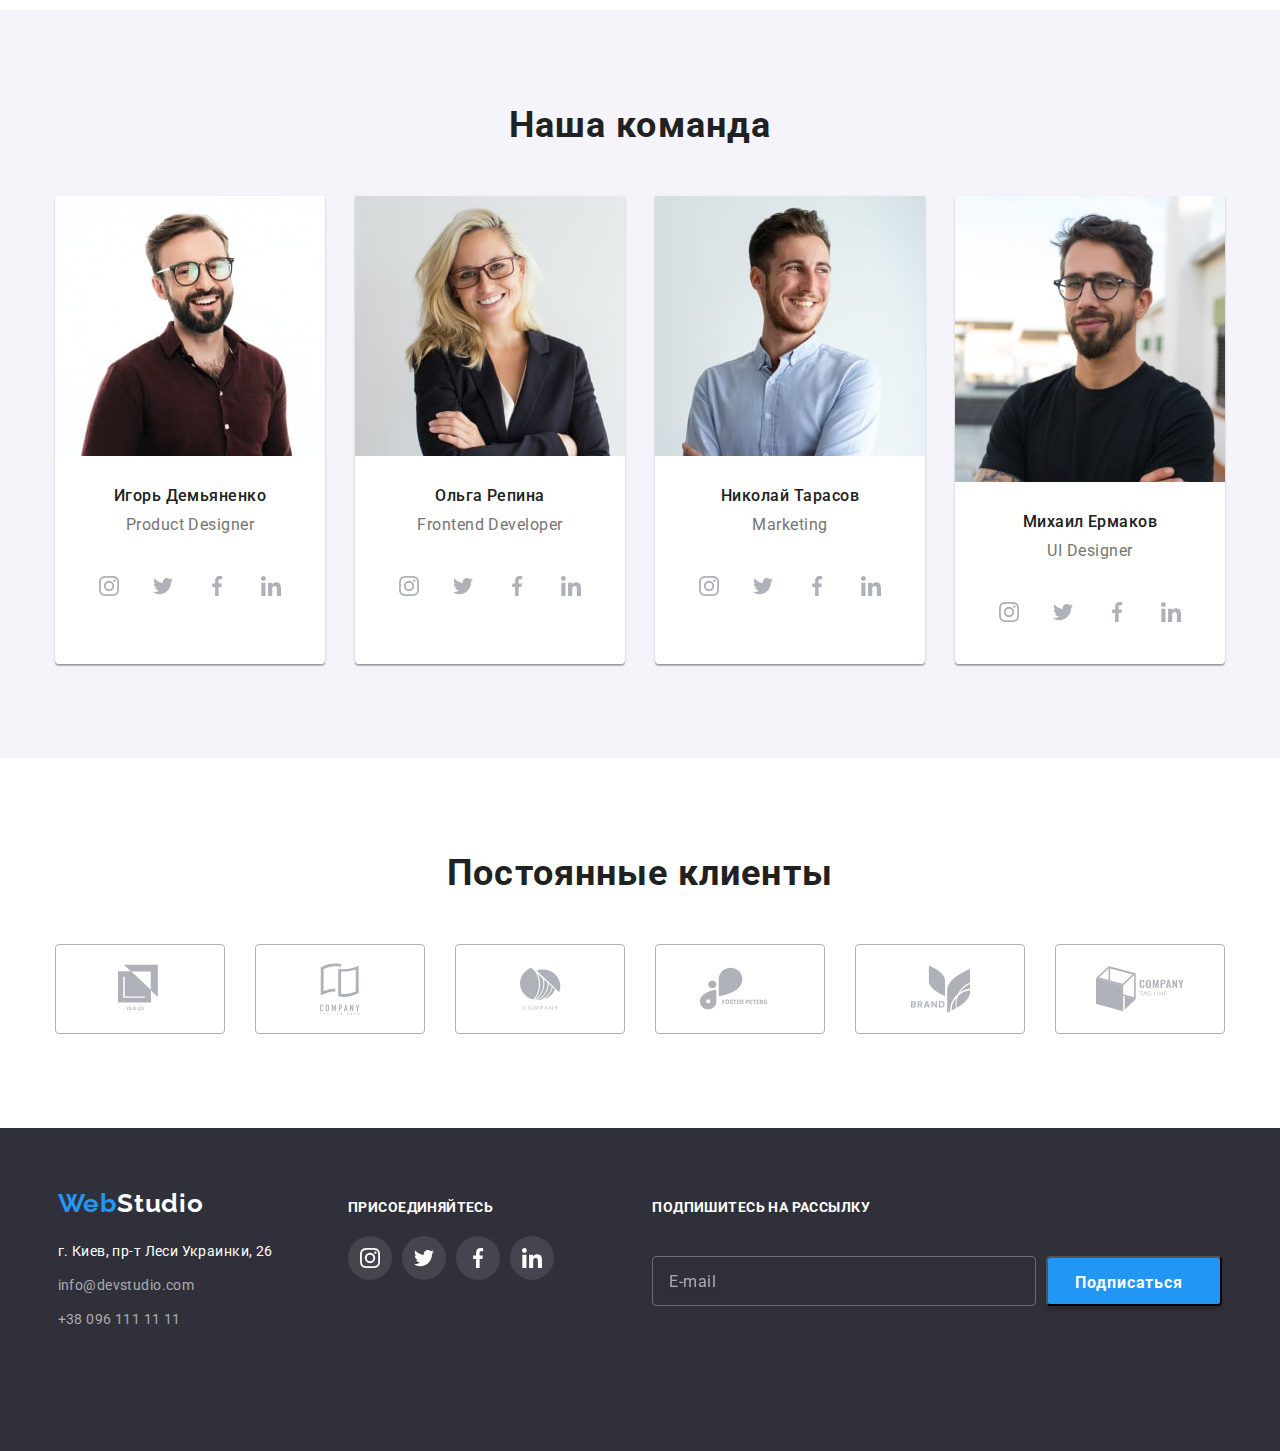
==== commit f4c201e5: "лот" ====
--- a/index.html
+++ b/index.html
@@ -13,13 +13,13 @@
             <div class="container">
                 <nav class="navigation">
                     <a class="logo link" href="./index.html">Web<span class="studio">Studio</span></a>
-                    <button type="button" class="menu-button is-open" aria-expanded="false" aria-controls="mobile-menu" data-menu-button="">
+                    <button type="button" class="menu-button" aria-expanded="false" aria-controls="mobile-menu" data-menu-button="">
                         <svg width="40" height="40" aria-label="переключатель мобильного меню">
+                            <use class="icon-close" href="./images/sprite.svg#icon-close"></use>
                           <use class="icon-burger" href="./images/sprite.svg#icon-burger"></use>
-                          <use class="icon-close" href="./images/sprite.svg#icon-close"></use>
                         </svg>
                       </button>
-                      <div class="mobile-menu is-open" id="mobile-menu" data-menu="">
+                      <div class="mobile-menu" id="mobile-menu" data-menu="">
                         <ul class="navigation-list list">
                             <li class="navigation-list-item">
                                 <a class="navigation-list-link link current" href="./index.html">Студия</a>
@@ -249,7 +249,7 @@
                     <li class="workers-item">
                         <picture>
                             <source srcset="./images/workers/card4-mobile.jpg 1x, ./images/workers/card4-mobile@2x.jpg 2x" media="(max-width: 767px)">
-                                <source srcset="./images/workers/card4-tablet.jpg 1x, ./images/workers/card4-tablet@2x.jpg 2x" media="(max-width: 1199px)">
+                                <source srcset="./images/workers/card4-tablet.jpg 1x, ./images/workers/card4-tablet@2x.jpg 2x" media="(min-width: 768px)">
                                     <source srcset="./images/workers/card4-desctop.jpg 1x, ./images/workers/card4-desctop@2x.jpg 2x" media="(min-width: 1200px)">
                         <img class="workers-list-img"  src="./images/workers/card4-mobile.jpg" alt="фото Михаил Ермаков">
                     </picture>
--- a/css/main.min.css
+++ b/css/main.min.css
@@ -1,2 +1,2 @@
-*,*::before,*::after{margin:0;padding:0}body{font-family:"Roboto", sans-serif;background-color:#fff;min-width:480px}.list{list-style:none}.link{text-decoration:none}img{display:block}.container{padding:0 15px}@media screen and (min-width: 480px){.container{width:480px;margin:0 auto}}@media screen and (min-width: 768px){.container{width:768px;margin:0 auto}}@media screen and (min-width: 1200px){.container{width:1200px;margin:0 auto}}.visually-hidden{position:absolute !important;clip:rect(1px 1px 1px 1px);clip:rect(1px, 1px, 1px, 1px);padding:0 !important;border:0 !important;height:1px !important;width:1px !important;overflow:hidden}.subtitle{font-weight:700;font-size:36px;line-height:1.167;letter-spacing:0.03em;text-align:center;color:#212121;margin-bottom:50px}.backdrop{position:fixed;top:0;left:0;width:100%;height:100%;background-color:rgba(0,0,0,0.2);transition-duration:250ms;transition-timing-function:cubic-bezier(0.4, 0, 0.2, 1)}.is-hidden{opacity:0;visibility:hidden;pointer-events:none;transform:scale(0)}.modal{position:absolute;top:50%;left:50%;transform:translate(-50%, -50%) scale(1);background:#fff;box-shadow:0px 1px 3px rgba(0,0,0,0.12),0px 1px 1px rgba(0,0,0,0.14),0px 2px 1px rgba(0,0,0,0.2);border-radius:4px;padding:40px}.close-btn{display:flex;align-items:center;justify-content:center;position:absolute;top:8px;right:8px;width:30px;height:30px;background-color:#fff;border:1px solid rgba(0,0,0,0.1);border-radius:50%;cursor:pointer}.vector{width:11px;height:11px}.vector:hover{fill:#2196F3}@media screen and (max-width: 1199px){.modal{width:450px;height:609px}.modal-form-policy-ladel{white-space:nowrap;font-size:12px;line-height:1.166}}@media screen and (min-width: 1200px){.modal{width:528px;height:581px}.modal-form-policy-ladel{font-size:14px;line-height:1.7}}.modal-title{height:23px;font-family:Roboto;font-style:normal;font-weight:700;font-size:20px;line-height:1,5;text-align:center;letter-spacing:0.03em;color:#212121;margin-bottom:12px}.modal-form{display:flex;flex-direction:column;font-style:normal;font-weight:400;font-size:12px;line-height:1.17;letter-spacing:0.01em;color:#757575}.modal-form-input{display:block;width:100%;height:40px;border:1px solid rgba(33,33,33,0.2);border-radius:4px;padding-left:42px;transition-property:outline, border;transition-duration:250ms;transition-timing-function:cubic-bezier(0.4, 0, 0.2, 1)}.modal-form-btn{align-self:center;font-weight:700;font-size:16px;line-height:1.87;letter-spacing:0.06em;width:200px;height:50px;color:#fff;box-shadow:0px 4px 4px rgba(0,0,0,0.15);border-radius:4px;padding:10px 56px;background:#2196F3;box-shadow:0px 4px 4px rgba(0,0,0,0.15);border-radius:4px;transition-property:background-color;transition-duration:250ms;transition-timing-function:cubic-bezier(0.4, 0, 0.2, 1)}.modal-form-btn:hover{background-color:#188CE8}.modal-form-message{width:100%;height:120px;border:1px solid rgba(33,33,33,0.2);border-radius:4px;resize:none;margin-bottom:10px;margin-top:4px;padding:16px 12px;transition-property:outline, border, fill;transition-duration:250ms;transition-timing-function:cubic-bezier(0.4, 0, 0.2, 1)}.modal-form-message::placeholder{font-style:normal;font-weight:400;font-size:12px;line-height:1,17;letter-spacing:0.01em;color:rgba(117,117,117,0.5)}.modal-form-field{margin-bottom:10px}.modal-form-field-wrapper{display:block;position:relative;margin-top:4px}.modal-form-input:focus,.modal-form-message:focus{outline:none;border:1px solid #2196F3}.modal-form-svg-icon{position:absolute;top:50%;left:12px;transform:translateY(-50%);width:12px;height:12px}.modal-form-input:focus+.modal-form-svg-icon{fill:#2196F3}.modal-form-policy-ladel{display:flex;align-items:center;font-weight:normal;letter-spacing:0.03em;margin-bottom:30px}.modal-form-policy-ladel::before{display:inline-flex;content:"";width:16px;height:15px;border:2px solid #212121;margin-right:8px;border-radius:2px;cursor:pointer;transition-property:border-color;transition-duration:250ms;transition-timing-function:cubic-bezier(0.4, 0, 0.2, 1)}.modal-form-policy:checked+.modal-form-policy-ladel::before{background-color:#2196F3;border:#2196F3;background-image:url(../images/svg/Vector.svg);background-repeat:no-repeat;background-size:contain}.modal-form-policy:focus+.modal-form-policy-ladel::before,.modal-form-policy:hover+.modal-form-policy-ladel::before{border-color:#2196F3}.modal-polisy{color:#2196F3}.social-list{display:flex;justify-content:center}.social-list-svg{width:20px;height:20px;fill:#AFB1B8;transition-property:fill;transition-duration:250ms;transition-timing-function:cubic-bezier(0.4, 0, 0.2, 1)}.social-link:hover .social-list-svg{fill:#fff}.social-list-item:not(:last-child){margin-right:10px}.social-link{display:flex;align-items:center;justify-content:center;width:44px;height:44px;border-radius:50%;background-color:#fff;transition-property:background-color;transition-duration:250ms;transition-timing-function:cubic-bezier(0.4, 0, 0.2, 1)}.social-link:hover{background-color:#2196F3}@media screen and (min-width: 768px){.social-list-item{display:flex;flex-wrap:wrap;justify-content:space-between}}.logo{font-family:"Raleway",sans-serif;font-weight:700;font-size:26px;line-height:1.192;letter-spacing:0.03em;color:#2196F3;padding-top:24px;padding-bottom:25px}.studio{color:#212121}.footer-studio{color:#fff}@media screen and (max-width: 1199px){.logo{font-size:24px;line-height:1.166}}@media screen and (min-width: 1200px){.logo{font-size:26px;line-height:1.192}}.address-link{font-style:normal;font-weight:400;font-size:14px;line-height:24px;letter-spacing:0.03em;color:rgba(255,255,255,0.6);margin-top:10px;transition-property:color;transition-duration:250ms;transition-timing-function:cubic-bezier(0.4, 0, 0.2, 1)}.address-link-maps:hover,.address-link-maps:focus,.address-link:hover,.address-link:focus{color:#2196F3}.address-link-maps{font-style:normal;font-weight:400;font-size:14px;line-height:24px;letter-spacing:0.03em;color:#fff;transition-property:color;transition-duration:250ms;transition-timing-function:cubic-bezier(0.4, 0, 0.2, 1)}.button{font-weight:700;font-size:16px;line-height:1.875;letter-spacing:0.06em;background-color:#2196F3;color:#fff;border:0px;border-radius:4px;padding:6px 20px;margin-top:30px}.portheader{border-bottom:1px solid #ececec}.header{position:relative}.header .container{padding:0 15px}.navigation{display:flex;align-items:center;justify-content:space-between}.navigation-link{display:flex}.navigation-list-link{position:relative;color:#212121;transition-property:color;transition-duration:250ms;transition-timing-function:cubic-bezier(0.4, 0, 0.2, 1)}.navigation-list-link,.navigation-list-link .address{font-weight:500;letter-spacing:0.02em}.navigation-list-link::after{content:"";display:block;position:absolute;left:0;bottom:0;width:100%;height:4px;border-radius:2px;background-color:#2196F3;opacity:0}.navigation .navigation-list-link.current::after{opacity:1}.navigation .navigation-list-link.current{color:#2196F3}.icon-mail{width:16px;height:12px;margin-right:10px;fill:#757575}.icon-smartfone{width:10px;height:16px;margin-right:10px;fill:#757575}.header .address{display:flex;text-align:center;align-items:center}.navigation-list-link:hover,.navigation-list-link:focus,.address-mail-link:hover,.address-mail-link:focus,.address-tel-link:hover,.address-tel-link:focus{color:#2196F3}.address-tel-link:hover .icon-smartfone,.address-tel-link:focus .icon-smartfone,.address-mail-link:hover .icon-mail,.address-mail-link:focus .icon-mail{fill:#2196F3}.address-mail-link,.address-tel-link{display:flex;align-items:center;text-align:center;font-style:normal;color:#757575;transition-property:color, fill;transition-duration:250ms;transition-timing-function:cubic-bezier(0.4, 0, 0.2, 1)}@media screen and (max-width: 767px){.navigation-list-item:not(:last-child){margin-bottom:40px}.navigation-list-link,.address{font-size:18px;line-height:1.166}.address{flex-direction:column;margin-top:60px}.address-mail-link{margin-bottom:16px}.navigation-list-link::after{bottom:-8px}}.menu-button{display:none;display:inline-flex;margin:0;padding:0;border:none;background-color:transparent}.menu-button .icon-close{display:none}.menu-button:hover,.menu-button:focus{fill:#2196F3}@media screen and (min-width: 768px){.menu-button{display:none}}.menu-button.is-open .icon-close{display:block}.menu-button.is-open .icon-burger{display:none}.mobile-menu{display:flex;text-align:center;background:#FFFFFF;z-index:1;box-shadow:0px 4px 8px rgba(0,0,0,0.04),0px 2px 4px rgba(0,0,0,0.08),0px 1px 3px rgba(0,0,0,0.16)}@media screen and (max-width: 767px){.mobile-menu{padding:60px 0;display:none;position:absolute;top:100%;left:0;width:100%}.mobile-menu.is-open{display:block}}@media screen and (min-width: 768px){.mobile-menu{display:flex;justify-content:space-between;flex-grow:1;box-shadow:none;align-items:center}.navigation-list{display:flex;margin-left:88px}.navigation-list-item:not(:last-child){margin-right:50px}.navigation-list-link{padding:32px 0;display:flex}.header .address{display:flex;margin-left:auto}.address-mail-link,.address-tel-link{font-weight:500;font-size:12px;line-height:1.166;letter-spacing:0.02em}}@media screen and (min-width: 768px) and (max-width: 1199px){.header .address{flex-direction:column;align-items:start}.address-mail-link{margin-bottom:10px}}@media screen and (min-width: 1200px){.address-mail-link,.address-tel-link{font-weight:500;font-size:14px;line-height:1.143;letter-spacing:0.02em;padding:32px 0}.header .address{align-items:center;text-align:center}.address .address-mail-link{margin-right:50px}}.hero{height:400px;text-align:center;background-color:#2F303A;padding:118px 0}.hero-title{Width:360px;Height:84px;font-weight:900;font-size:26px;line-height:1.615;letter-spacing:0.06em;text-transform:uppercase;color:#fff;margin:0 auto}@media screen and (min-device-pixel-ratio: 2) and (max-width: 767px), screen and (min-resolution: 192dpi) and (max-width: 767px), screen and (min-resolution: 2dppx) and (max-width: 767px){.hero{background-image:linear-gradient(rgba(47,48,58,0.4), rgba(47,48,58,0.4)),url(../images/hero/bg-mobile@2x.jpg);background-repeat:no-repeat;background-size:cover;margin:0 auto}}@media screen and (min-width: 320px) and (max-width: 767px){.hero{background-image:linear-gradient(rgba(47,48,58,0.4), rgba(47,48,58,0.4)),url(../images/hero/bg-mobile.jpg);background-repeat:no-repeat;background-size:cover;margin:0 auto}}@media screen and (min-width: 768px) and (max-width: 1199px){.hero{background-image:linear-gradient(rgba(47,48,58,0.4), rgba(47,48,58,0.4)),url(../images/hero/bg-tablet.jpg);background-repeat:no-repeat;background-size:cover;margin:0 auto}}@media screen and (min-device-pixel-ratio: 2) and (min-width: 768px), screen and (min-resolution: 192dpi) and (min-width: 768px), screen and (min-resolution: 2dppx) and (min-width: 768px){.hero{background-image:linear-gradient(rgba(47,48,58,0.4), rgba(47,48,58,0.4)),url(../images/hero/bg-tablet@2x.jpg);background-repeat:no-repeat;background-size:cover;margin:0 auto}}@media screen and (min-width: 1200px){.hero{height:600px;padding:200px 0;background-image:linear-gradient(rgba(47,48,58,0.4), rgba(47,48,58,0.4)),url(../images/hero/bg-desctop.jpg);background-repeat:no-repeat;background-size:cover;margin:0 auto}-title{width:696px;height:120px;font-size:44px;line-height:1.363}}@media screen and (min-device-pixel-ratio: 2) and (min-width: 1200x), screen and (min-resolution: 192dpi) and (min-width: 1200px), screen and (min-resolution: 2dppx) and (min-width: 1200px){.hero{background-image:linear-gradient(rgba(47,48,58,0.4), rgba(47,48,58,0.4)),url(../images/hero/bg-desctop@2x.jpg);background-repeat:no-repeat;background-size:cover;margin:0 auto}}.features-item::before{display:block;content:"";height:120px;background-size:auto;background-repeat:no-repeat;background-position:center;background-color:#F5F4FA;border-radius:4px;margin-bottom:30px}.features-title{font-weight:700;font-size:14px;line-height:1.143;letter-spacing:0.03em;text-transform:uppercase;color:#212121;margin-bottom:10px}.features-text{font-weight:400;font-size:14px;line-height:2;letter-spacing:0.03em;color:#757575}.icon-antena::before{background-image:url(../images/svg/antenna.svg)}.icon-clock::before{background-image:url(../images/svg/clock.svg)}.icon-astronavt::before{background-image:url(../images/svg/astronaut.svg)}.icon-diagrama::before{background-image:url(../images/svg/diagram.svg)}@media screen and (max-width: 767px){.features-item:not(:last-child){margin-bottom:30px}.main-features{padding:60px 0}}@media screen and (min-width: 768px) and (max-width: 1199px){.main-features{display:flex;padding:60px 0}.features{display:flex;flex-wrap:wrap;justify-content:space-between}.features-item{width:354px}.features-item:not(:nth-child(2n+1)){margin-left:30px}.features-item:not(:nth-last-child(-n+2)){margin-bottom:30px}}@media screen and (min-width: 1200px){.main-features{display:flex;padding:94px 0}.main-features .container{display:flex}.features{display:flex;justify-content:center}.features-item{width:270px}.features-item:not(:last-child){margin-right:30px}}.work{padding-bottom:94px}.work.container{align-items:center}.work-list{display:flex}.work-container{position:relative}.foto-works:not(:last-child){margin-right:30px}.label{position:absolute;left:0;bottom:0;width:100%;height:70px;display:flex;align-items:center;justify-content:center;background-color:rgba(47,48,58,0.8)}.text-label{font-style:normal;font-weight:700;font-size:14px;line-height:16px;letter-spacing:0.03em;text-transform:uppercase;color:#fff}@media screen and (max-width: 1199px){.work{display:none}}.workers-item{box-shadow:0px 1px 3px rgba(0,0,0,0.12),0px 1px 1px rgba(0,0,0,0.14),0px 2px 1px rgba(0,0,0,0.2);border-radius:0px 0px 4px 4px;background-color:#fff}.section-workers{background-color:#F5F4FA}.workers{font-weight:500;font-size:16px;line-height:1.188;letter-spacing:0.03em;text-align:center;color:#212121;margin-bottom:10px}.workers-container{padding:30px}.workers-position{font-weight:400;font-size:16px;line-height:1.188;letter-spacing:0.03em;text-align:center;color:#757575;margin-bottom:30px}@media screen and (max-width: 767px){.section-workers{padding:60px 0}.workers-item:not(:last-child){margin-bottom:30px}.workers-item .workers-list-img{max-width:100%}}@media screen and (min-width: 768px) and (max-width: 1199px){.section-workers{padding:60px 0}.workers-item{width:354px}.workers-item:not(:nth-last-child(-n+2)){margin-bottom:30px}.workers-item .workers-list-img{max-width:100%}.workers-list{display:flex;flex-wrap:wrap;justify-content:space-between}}@media screen and (min-width: 1200px){.section-workers{padding:94px 0}.workers-list{display:flex}.workers-item{width:270px}.workers-list-img{max-width:100%}.workers-item:not(:last-child){margin-right:30px}}.clients{display:flex;justify-content:space-between}.clients-link{display:flex;align-items:center;justify-content:center;height:90px;border:1px solid #AFB1B8;border-radius:4px;transition-property:border;transition-duration:250ms;transition-timing-function:cubic-bezier(0.4, 0, 0.2, 1)}.clients-link:hover{border:1px solid #2196F3}.icon-clients{fill:#AFB1B8;transition-property:fill;transition-duration:250ms;transition-timing-function:cubic-bezier(0.4, 0, 0.2, 1)}.clients-link:hover .icon-clients,.clients-link:focus .icon-clients{fill:#2196F3}@media screen and (max-width: 767px){.clients-section{padding:60px 0}.clients{flex-wrap:wrap}.clients-item{width:calc((100% - 15px * 2) / 2)}.clients-item:not(:nth-last-child(-n+2)){margin-bottom:30px}}@media screen and (min-width: 768px) and (max-width: 1199px){.clients-section{padding:60px 0}.clients{flex-wrap:wrap}.clients-item{width:calc((100% - 15px * 3) / 3)}.clients-item:not(:nth-last-child(-n+3)){margin-bottom:30px}}@media screen and (min-width: 1200px){.clients-section{padding:94px 0}.clients-link{width:170px}.clients-item:not(:last-child){margin-right:30px}}.footer{padding:60px 0;background-color:#2F303A}.footer-address{display:flex;flex-direction:column;margin-top:20px}.footer-title{font-size:14px;line-height:16px;letter-spacing:0.03em;text-transform:uppercase;color:#fff}.footer-social-list{display:flex;margin-top:20px}.footer-social-list-item:not(:last-child){margin-right:10px}.footer-social-list-svg{width:20px;height:20px;fill:#fff}.footer-social-link{display:flex;align-items:center;justify-content:center;width:44px;height:44px;border-radius:50%;background-color:rgba(255,255,255,0.1);transition-property:background-color;transition-duration:250ms;transition-timing-function:cubic-bezier(0.4, 0, 0.2, 1)}.footer-social-link:hover{background-color:#2196F3}.mailing{display:block}.mailing-form{margin-top:20px}.mailing-btn{width:200px;height:50px;background:#2196F3;box-shadow:0px 4px 4px rgba(0,0,0,0.15);border-radius:4px;margin-left:10px;font-style:normal;font-weight:700;font-size:16px;line-height:1.87;letter-spacing:0.06em;color:#fff;padding:10px 27px}.mailing-btn::after{margin-left:10px;content:"";width:24px;height:24px;background-image:url(../images/svg/send.svg);background-position:center}.mailing-form-input{height:50px;color:#fff;border:1px solid rgba(255,255,255,0.3);filter:drop-shadow(0px 4px 4px rgba(0,0,0,0.15));border-radius:4px;background-color:transparent;padding:15px 16px}.mailing-form-input::placeholder{font-style:normal;font-weight:400;font-size:16px;line-height:1.25;letter-spacing:0.03em;color:rgba(255,255,255,0.6)}@media screen and (max-width: 767px){.footer-address{margin-bottom:60px}.footer-address-container{text-align:center}.footer-social{margin-bottom:60px;text-align:center}.footer-social-list{justify-content:center}.mailing{text-align:center}.mailing-btn{margin-top:20px}.mailing-form-input{width:100%}}@media screen and (min-width: 768px){.footer{display:flex}.footer-address-container{text-align:center;margin-bottom:60px}.footer-container{flex-wrap:wrap;display:inline-flex;align-items:baseline;justify-content:space-around}.footer-social{text-align:center}.footer-social-list{justify-content:center}.mailing{width:450px;text-align:center}.mailing-btn{margin-top:20px}.mailing-form-input{width:100%}}@media screen and (min-width: 1200px){.footer-address-container{margin-right:70px;text-align:left}.footer-social{text-align:left}.mailing{display:block;margin-left:93px;width:570px;text-align:left}.mailing-form{display:flex;align-items:flex-end;margin-top:20px}}
+*,*::before,*::after{margin:0;padding:0}body{font-family:"Roboto", sans-serif;background-color:#fff;min-width:480px}.list{list-style:none}.link{text-decoration:none}img{display:block}.container{padding:0 15px}@media screen and (min-width: 480px){.container{width:480px;margin:0 auto}}@media screen and (min-width: 768px){.container{width:768px;margin:0 auto}}@media screen and (min-width: 1200px){.container{width:1200px;margin:0 auto}}.visually-hidden{position:absolute !important;clip:rect(1px 1px 1px 1px);clip:rect(1px, 1px, 1px, 1px);padding:0 !important;border:0 !important;height:1px !important;width:1px !important;overflow:hidden}.subtitle{font-weight:700;font-size:36px;line-height:1.167;letter-spacing:0.03em;text-align:center;color:#212121;margin-bottom:50px}.backdrop{position:fixed;top:0;left:0;width:100%;height:100%;background-color:rgba(0,0,0,0.2);transition-duration:250ms;transition-timing-function:cubic-bezier(0.4, 0, 0.2, 1)}.is-hidden{opacity:0;visibility:hidden;pointer-events:none;transform:scale(0)}.modal{position:absolute;top:50%;left:50%;transform:translate(-50%, -50%) scale(1);background:#fff;box-shadow:0px 1px 3px rgba(0,0,0,0.12),0px 1px 1px rgba(0,0,0,0.14),0px 2px 1px rgba(0,0,0,0.2);border-radius:4px;padding:40px}.close-btn{display:flex;align-items:center;justify-content:center;position:absolute;top:8px;right:8px;width:30px;height:30px;background-color:#fff;border:1px solid rgba(0,0,0,0.1);border-radius:50%;cursor:pointer}.vector{width:11px;height:11px}.vector:hover{fill:#2196F3}@media screen and (max-width: 1199px){.modal{width:450px;height:609px}.modal-form-policy-ladel{white-space:nowrap;font-size:12px;line-height:1.166}}@media screen and (min-width: 1200px){.modal{width:528px;height:581px}.modal-form-policy-ladel{font-size:14px;line-height:1.7}}.modal-title{height:23px;font-family:Roboto;font-style:normal;font-weight:700;font-size:20px;line-height:1,5;text-align:center;letter-spacing:0.03em;color:#212121;margin-bottom:12px}.modal-form{display:flex;flex-direction:column;font-style:normal;font-weight:400;font-size:12px;line-height:1.17;letter-spacing:0.01em;color:#757575}.modal-form-input{display:block;width:100%;height:40px;border:1px solid rgba(33,33,33,0.2);border-radius:4px;padding-left:42px;transition-property:outline, border;transition-duration:250ms;transition-timing-function:cubic-bezier(0.4, 0, 0.2, 1)}.modal-form-btn{align-self:center;font-weight:700;font-size:16px;line-height:1.87;letter-spacing:0.06em;width:200px;height:50px;color:#fff;box-shadow:0px 4px 4px rgba(0,0,0,0.15);border-radius:4px;padding:10px 56px;background:#2196F3;box-shadow:0px 4px 4px rgba(0,0,0,0.15);border-radius:4px;transition-property:background-color;transition-duration:250ms;transition-timing-function:cubic-bezier(0.4, 0, 0.2, 1)}.modal-form-btn:hover{background-color:#188CE8}.modal-form-message{width:100%;height:120px;border:1px solid rgba(33,33,33,0.2);border-radius:4px;resize:none;margin-bottom:10px;margin-top:4px;padding:16px 12px;transition-property:outline, border, fill;transition-duration:250ms;transition-timing-function:cubic-bezier(0.4, 0, 0.2, 1)}.modal-form-message::placeholder{font-style:normal;font-weight:400;font-size:12px;line-height:1,17;letter-spacing:0.01em;color:rgba(117,117,117,0.5)}.modal-form-field{margin-bottom:10px}.modal-form-field-wrapper{display:block;position:relative;margin-top:4px}.modal-form-input:focus,.modal-form-message:focus{outline:none;border:1px solid #2196F3}.modal-form-svg-icon{position:absolute;top:50%;left:12px;transform:translateY(-50%);width:12px;height:12px}.modal-form-input:focus+.modal-form-svg-icon{fill:#2196F3}.modal-form-policy-ladel{display:flex;align-items:center;font-weight:normal;letter-spacing:0.03em;margin-bottom:30px}.modal-form-policy-ladel::before{display:inline-flex;content:"";width:16px;height:15px;border:2px solid #212121;margin-right:8px;border-radius:2px;cursor:pointer;transition-property:border-color;transition-duration:250ms;transition-timing-function:cubic-bezier(0.4, 0, 0.2, 1)}.modal-form-policy:checked+.modal-form-policy-ladel::before{background-color:#2196F3;border:#2196F3;background-image:url(../images/svg/Vector.svg);background-repeat:no-repeat;background-size:contain}.modal-form-policy:focus+.modal-form-policy-ladel::before,.modal-form-policy:hover+.modal-form-policy-ladel::before{border-color:#2196F3}.modal-polisy{color:#2196F3}.social-list{display:flex;justify-content:center}.social-list-svg{width:20px;height:20px;fill:#AFB1B8;transition-property:fill;transition-duration:250ms;transition-timing-function:cubic-bezier(0.4, 0, 0.2, 1)}.social-link:hover .social-list-svg{fill:#fff}.social-list-item:not(:last-child){margin-right:10px}.social-link{display:flex;align-items:center;justify-content:center;width:44px;height:44px;border-radius:50%;background-color:#fff;transition-property:background-color;transition-duration:250ms;transition-timing-function:cubic-bezier(0.4, 0, 0.2, 1)}.social-link:hover{background-color:#2196F3}@media screen and (min-width: 768px){.social-list-item{display:flex;flex-wrap:wrap;justify-content:space-between}}.logo{font-family:"Raleway",sans-serif;font-weight:700;font-size:26px;line-height:1.192;letter-spacing:0.03em;color:#2196F3;padding-top:24px;padding-bottom:25px}.studio{color:#212121}.footer-studio{color:#fff}@media screen and (max-width: 1199px){.logo{font-size:24px;line-height:1.166}}@media screen and (min-width: 1200px){.logo{font-size:26px;line-height:1.192}}.address-link{font-style:normal;font-weight:400;font-size:14px;line-height:24px;letter-spacing:0.03em;color:rgba(255,255,255,0.6);margin-top:10px;transition-property:color;transition-duration:250ms;transition-timing-function:cubic-bezier(0.4, 0, 0.2, 1)}.address-link-maps:hover,.address-link-maps:focus,.address-link:hover,.address-link:focus{color:#2196F3}.address-link-maps{font-style:normal;font-weight:400;font-size:14px;line-height:24px;letter-spacing:0.03em;color:#fff;transition-property:color;transition-duration:250ms;transition-timing-function:cubic-bezier(0.4, 0, 0.2, 1)}.button{font-weight:700;font-size:16px;line-height:1.875;letter-spacing:0.06em;background-color:#2196F3;color:#fff;border:0px;border-radius:4px;padding:6px 20px;margin-top:30px}.portheader{border-bottom:1px solid #ececec}.header{position:relative}.header .container{padding:0 15px}.navigation{display:flex;align-items:center;justify-content:space-between}.navigation-link{display:flex}.navigation-list-link{position:relative;color:#212121;transition-property:color;transition-duration:250ms;transition-timing-function:cubic-bezier(0.4, 0, 0.2, 1)}.navigation-list-link,.navigation-list-link .address{font-weight:500;letter-spacing:0.02em}.navigation-list-link::after{content:"";display:block;position:absolute;left:0;bottom:0;width:100%;height:4px;border-radius:2px;background-color:#2196F3;opacity:0}.navigation .navigation-list-link.current::after{opacity:1}.navigation .navigation-list-link.current{color:#2196F3}.icon-mail{width:16px;height:12px;margin-right:10px;fill:#757575}.icon-smartfone{width:10px;height:16px;margin-right:10px;fill:#757575}.header .address{display:flex;text-align:center;align-items:center}.navigation-list-link:hover,.navigation-list-link:focus,.address-mail-link:hover,.address-mail-link:focus,.address-tel-link:hover,.address-tel-link:focus{color:#2196F3}.address-tel-link:hover .icon-smartfone,.address-tel-link:focus .icon-smartfone,.address-mail-link:hover .icon-mail,.address-mail-link:focus .icon-mail{fill:#2196F3}.address-mail-link,.address-tel-link{display:flex;align-items:center;text-align:center;font-style:normal;color:#757575;transition-property:color, fill;transition-duration:250ms;transition-timing-function:cubic-bezier(0.4, 0, 0.2, 1)}@media screen and (max-width: 767px){.navigation-list-item:not(:last-child){margin-bottom:40px}.navigation-list-link,.address{font-size:18px;line-height:1.166}.address{flex-direction:column;margin-top:60px}.address-mail-link{margin-bottom:16px}.navigation-list-link::after{bottom:-8px}}.menu-button{display:flex;margin:0;padding:0;border:none;background-color:transparent}.menu-button .icon-close{display:none}.menu-button:hover,.menu-button:focus{fill:#2196F3}@media screen and (min-width: 768px){.menu-button{display:none}}.menu-button.is-open .icon-close{display:block}.menu-button.is-open .icon-burger{display:none}.mobile-menu{display:flex;text-align:center;background:#FFFFFF;box-shadow:0px 4px 8px rgba(0,0,0,0.04),0px 2px 4px rgba(0,0,0,0.08),0px 1px 3px rgba(0,0,0,0.16)}@media screen and (max-width: 767px){.mobile-menu{padding:60px 0;display:none;position:absolute;top:100%;left:0;width:100%;z-index:1}.mobile-menu.is-open{display:block;overflow-y:scroll}}@media screen and (min-width: 768px){.mobile-menu{display:flex;justify-content:space-between;flex-grow:1;box-shadow:none;align-items:center}.navigation-list{display:flex;margin-left:88px}.navigation-list-item:not(:last-child){margin-right:50px}.navigation-list-link{padding:32px 0;display:flex}.header .address{display:flex;margin-left:auto}.address-mail-link,.address-tel-link{font-weight:500;font-size:12px;line-height:1.166;letter-spacing:0.02em}}@media screen and (min-width: 768px) and (max-width: 1199px){.header .address{flex-direction:column;align-items:start}.address-mail-link{margin-bottom:10px}}@media screen and (min-width: 1200px){.address-mail-link,.address-tel-link{font-weight:500;font-size:14px;line-height:1.143;letter-spacing:0.02em;padding:32px 0}.header .address{align-items:center;text-align:center}.address .address-mail-link{margin-right:50px}}.hero{height:400px;text-align:center;background-color:#2F303A;padding:118px 0}.hero-title{Width:360px;Height:84px;font-weight:900;font-size:26px;line-height:1.615;letter-spacing:0.06em;text-transform:uppercase;color:#fff;margin:0 auto}@media screen and (min-width: 320px) and (max-width: 767px){.hero{background-image:linear-gradient(rgba(47,48,58,0.4), rgba(47,48,58,0.4)),url(../images/hero/bg-mobile.jpg);background-repeat:no-repeat;background-size:cover;margin:0 auto}}@media screen and (min-device-pixel-ratio: 2) and (max-width: 767px), screen and (min-resolution: 192dpi) and (max-width: 767px), screen and (min-resolution: 2dppx) and (max-width: 767px){.hero{background-image:linear-gradient(rgba(47,48,58,0.4), rgba(47,48,58,0.4)),url(../images/hero/bg-mobile@2x.jpg);background-repeat:no-repeat;background-size:cover;margin:0 auto}}@media screen and (min-width: 768px) and (max-width: 1199px){.hero{background-image:linear-gradient(rgba(47,48,58,0.4), rgba(47,48,58,0.4)),url(../images/hero/bg-tablet.jpg);background-repeat:no-repeat;background-size:cover;margin:0 auto}}@media screen and (min-device-pixel-ratio: 2) and (min-width: 768px), screen and (min-resolution: 192dpi) and (min-width: 768px), screen and (min-resolution: 2dppx) and (min-width: 768px){.hero{background-image:linear-gradient(rgba(47,48,58,0.4), rgba(47,48,58,0.4)),url(../images/hero/bg-tablet@2x.jpg);background-repeat:no-repeat;background-size:cover;margin:0 auto}}@media screen and (min-width: 1200px){.hero{max-width:1600px;height:600px;padding:200px 0;background-image:linear-gradient(rgba(47,48,58,0.4), rgba(47,48,58,0.4)),url(../images/hero/bg-desctop.jpg);background-repeat:no-repeat;background-size:cover;margin:0 auto}-title{width:696px;height:120px;font-size:44px;line-height:1.363}}@media screen and (min-device-pixel-ratio: 2) and (min-width: 1200x), screen and (min-resolution: 192dpi) and (min-width: 1200px), screen and (min-resolution: 2dppx) and (min-width: 1200px){.hero{background-image:linear-gradient(rgba(47,48,58,0.4), rgba(47,48,58,0.4)),url(../images/hero/bg-desctop@2x.jpg);background-repeat:no-repeat;background-size:cover;margin:0 auto}}.features-item::before{display:block;content:"";height:120px;background-size:auto;background-repeat:no-repeat;background-position:center;background-color:#F5F4FA;border-radius:4px;margin-bottom:30px}.features-title{font-weight:700;font-size:14px;line-height:1.143;letter-spacing:0.03em;text-transform:uppercase;color:#212121;margin-bottom:10px}.features-text{font-weight:400;font-size:14px;line-height:2;letter-spacing:0.03em;color:#757575}.icon-antena::before{background-image:url(../images/svg/antenna.svg)}.icon-clock::before{background-image:url(../images/svg/clock.svg)}.icon-astronavt::before{background-image:url(../images/svg/astronaut.svg)}.icon-diagrama::before{background-image:url(../images/svg/diagram.svg)}@media screen and (max-width: 767px){.features-title{text-align:center}.features-item:not(:last-child){margin-bottom:30px}.main-features{padding:60px 0}}@media screen and (min-width: 768px) and (max-width: 1199px){.main-features{display:flex;padding:60px 0}.features{display:flex;flex-wrap:wrap;justify-content:space-between}.features-item{width:354px}.features-item:not(:nth-child(2n+1)){margin-left:30px}.features-item:not(:nth-last-child(-n+2)){margin-bottom:30px}}@media screen and (min-width: 1200px){.main-features{display:flex;padding:94px 0}.main-features .container{display:flex}.features{display:flex;justify-content:center}.features-item{width:270px}.features-item:not(:last-child){margin-right:30px}}.work{padding-bottom:94px}.work.container{align-items:center}.work-list{display:flex}.work-container{position:relative}.foto-works:not(:last-child){margin-right:30px}.label{position:absolute;left:0;bottom:0;width:100%;height:70px;display:flex;align-items:center;justify-content:center;background-color:rgba(47,48,58,0.8)}.text-label{font-style:normal;font-weight:700;font-size:14px;line-height:16px;letter-spacing:0.03em;text-transform:uppercase;color:#fff}@media screen and (max-width: 1199px){.work{display:none}}.workers-item{box-shadow:0px 1px 3px rgba(0,0,0,0.12),0px 1px 1px rgba(0,0,0,0.14),0px 2px 1px rgba(0,0,0,0.2);border-radius:0px 0px 4px 4px;background-color:#fff}.section-workers{background-color:#F5F4FA}.workers{font-weight:500;font-size:16px;line-height:1.188;letter-spacing:0.03em;text-align:center;color:#212121;margin-bottom:10px}.workers-container{padding:30px}.workers-position{font-weight:400;font-size:16px;line-height:1.188;letter-spacing:0.03em;text-align:center;color:#757575;margin-bottom:30px}@media screen and (max-width: 767px){.section-workers{padding:60px 0}.workers-item:not(:last-child){margin-bottom:30px}.workers-item .workers-list-img{max-width:100%}}@media screen and (min-width: 768px) and (max-width: 1199px){.section-workers{padding:60px 0}.workers-item{width:354px}.workers-item:not(:nth-last-child(-n+2)){margin-bottom:30px}.workers-item .workers-list-img{max-width:100%}.workers-list{display:flex;flex-wrap:wrap;justify-content:space-between}}@media screen and (min-width: 1200px){.section-workers{padding:94px 0}.workers-list{display:flex}.workers-item{width:270px}.workers-list-img{max-width:100%}.workers-item:not(:last-child){margin-right:30px}}.clients{display:flex;justify-content:space-between}.clients-link{display:flex;align-items:center;justify-content:center;height:90px;border:1px solid #AFB1B8;border-radius:4px;transition-property:border;transition-duration:250ms;transition-timing-function:cubic-bezier(0.4, 0, 0.2, 1)}.clients-link:hover{border:1px solid #2196F3}.icon-clients{fill:#AFB1B8;transition-property:fill;transition-duration:250ms;transition-timing-function:cubic-bezier(0.4, 0, 0.2, 1)}.clients-link:hover .icon-clients,.clients-link:focus .icon-clients{fill:#2196F3}@media screen and (max-width: 767px){.clients-section{padding:60px 0}.clients{flex-wrap:wrap}.clients-item{width:calc((100% - 15px * 2) / 2)}.clients-item:not(:nth-last-child(-n+2)){margin-bottom:30px}}@media screen and (min-width: 768px) and (max-width: 1199px){.clients-section{padding:60px 0}.clients{flex-wrap:wrap}.clients-item{width:calc((100% - 15px * 3) / 3)}.clients-item:not(:nth-last-child(-n+3)){margin-bottom:30px}}@media screen and (min-width: 1200px){.clients-section{padding:94px 0}.clients-link{width:170px}.clients-item:not(:last-child){margin-right:30px}}.footer{padding:60px 0;background-color:#2F303A}.footer-address{display:flex;flex-direction:column;margin-top:20px}.footer-title{font-size:14px;line-height:16px;letter-spacing:0.03em;text-transform:uppercase;color:#fff}.footer-social-list{display:flex;margin-top:20px}.footer-social-list-item:not(:last-child){margin-right:10px}.footer-social-list-svg{width:20px;height:20px;fill:#fff}.footer-social-link{display:flex;align-items:center;justify-content:center;width:44px;height:44px;border-radius:50%;background-color:rgba(255,255,255,0.1);transition-property:background-color;transition-duration:250ms;transition-timing-function:cubic-bezier(0.4, 0, 0.2, 1)}.footer-social-link:hover{background-color:#2196F3}.mailing{display:block}.mailing-form{margin-top:20px}.mailing-btn{width:200px;height:50px;background:#2196F3;box-shadow:0px 4px 4px rgba(0,0,0,0.15);border-radius:4px;margin-left:10px;font-style:normal;font-weight:700;font-size:16px;line-height:1.87;letter-spacing:0.06em;color:#fff;padding:10px 27px}.mailing-btn::after{margin-left:10px;content:"";width:24px;height:24px;background-image:url(../images/svg/send.svg);background-position:center}.mailing-form-input{height:50px;color:#fff;border:1px solid rgba(255,255,255,0.3);filter:drop-shadow(0px 4px 4px rgba(0,0,0,0.15));border-radius:4px;background-color:transparent;padding:15px 16px}.mailing-form-input::placeholder{font-style:normal;font-weight:400;font-size:16px;line-height:1.25;letter-spacing:0.03em;color:rgba(255,255,255,0.6)}@media screen and (max-width: 767px){.footer-address{margin-bottom:60px}.footer-address-container{text-align:center}.footer-social{margin-bottom:60px;text-align:center}.footer-social-list{justify-content:center}.mailing{text-align:center}.mailing-btn{margin-top:20px}.mailing-form-input{width:100%}}@media screen and (min-width: 768px){.footer{display:flex}.footer-address-container{text-align:center;margin-bottom:60px}.footer-container{flex-wrap:wrap;display:inline-flex;align-items:baseline;justify-content:space-around}.footer-social{text-align:center}.footer-social-list{justify-content:center}.mailing{width:450px;text-align:center}.mailing-btn{margin-top:20px}.mailing-form-input{width:100%}}@media screen and (min-width: 1200px){.footer-address-container{margin-right:70px;text-align:left}.footer-social{text-align:left}.mailing{display:block;margin-left:93px;width:570px;text-align:left}.mailing-form{display:flex;align-items:flex-end;margin-top:20px}}
 /*# sourceMappingURL=main.min.css.map */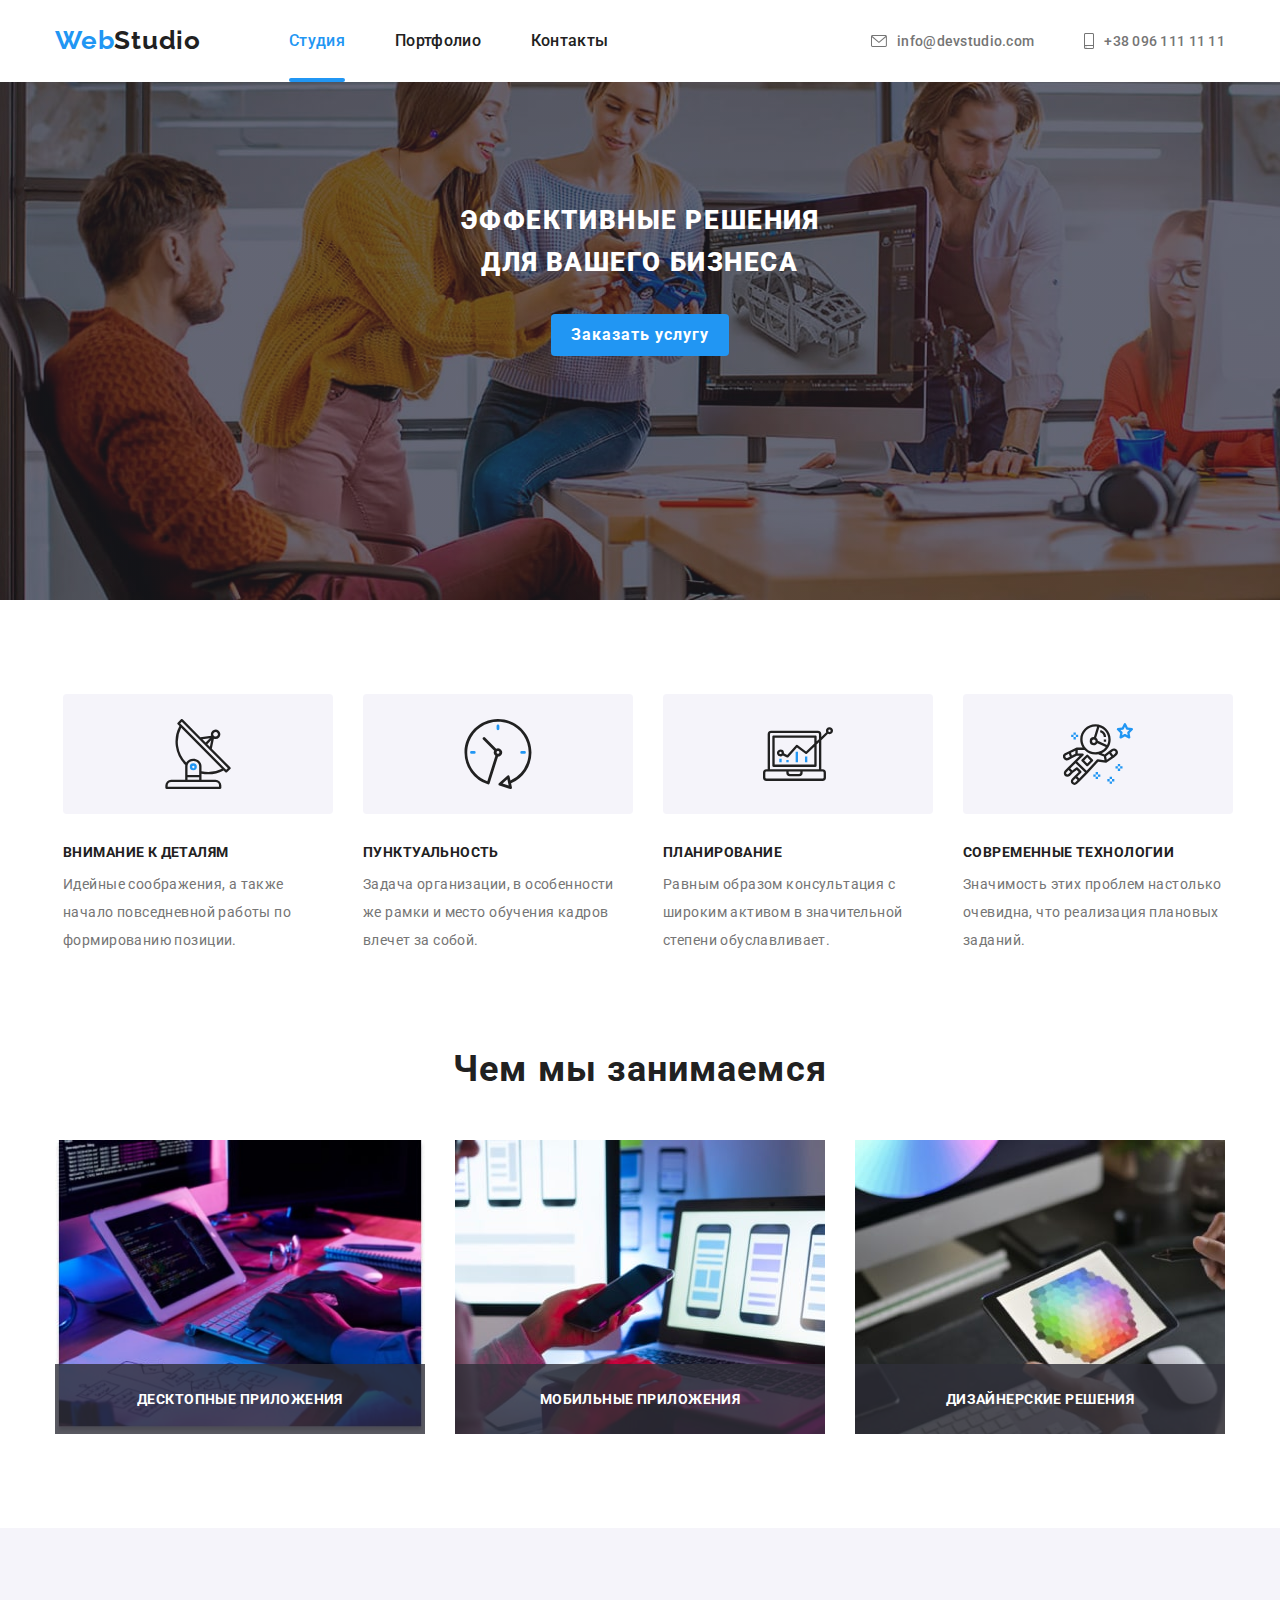
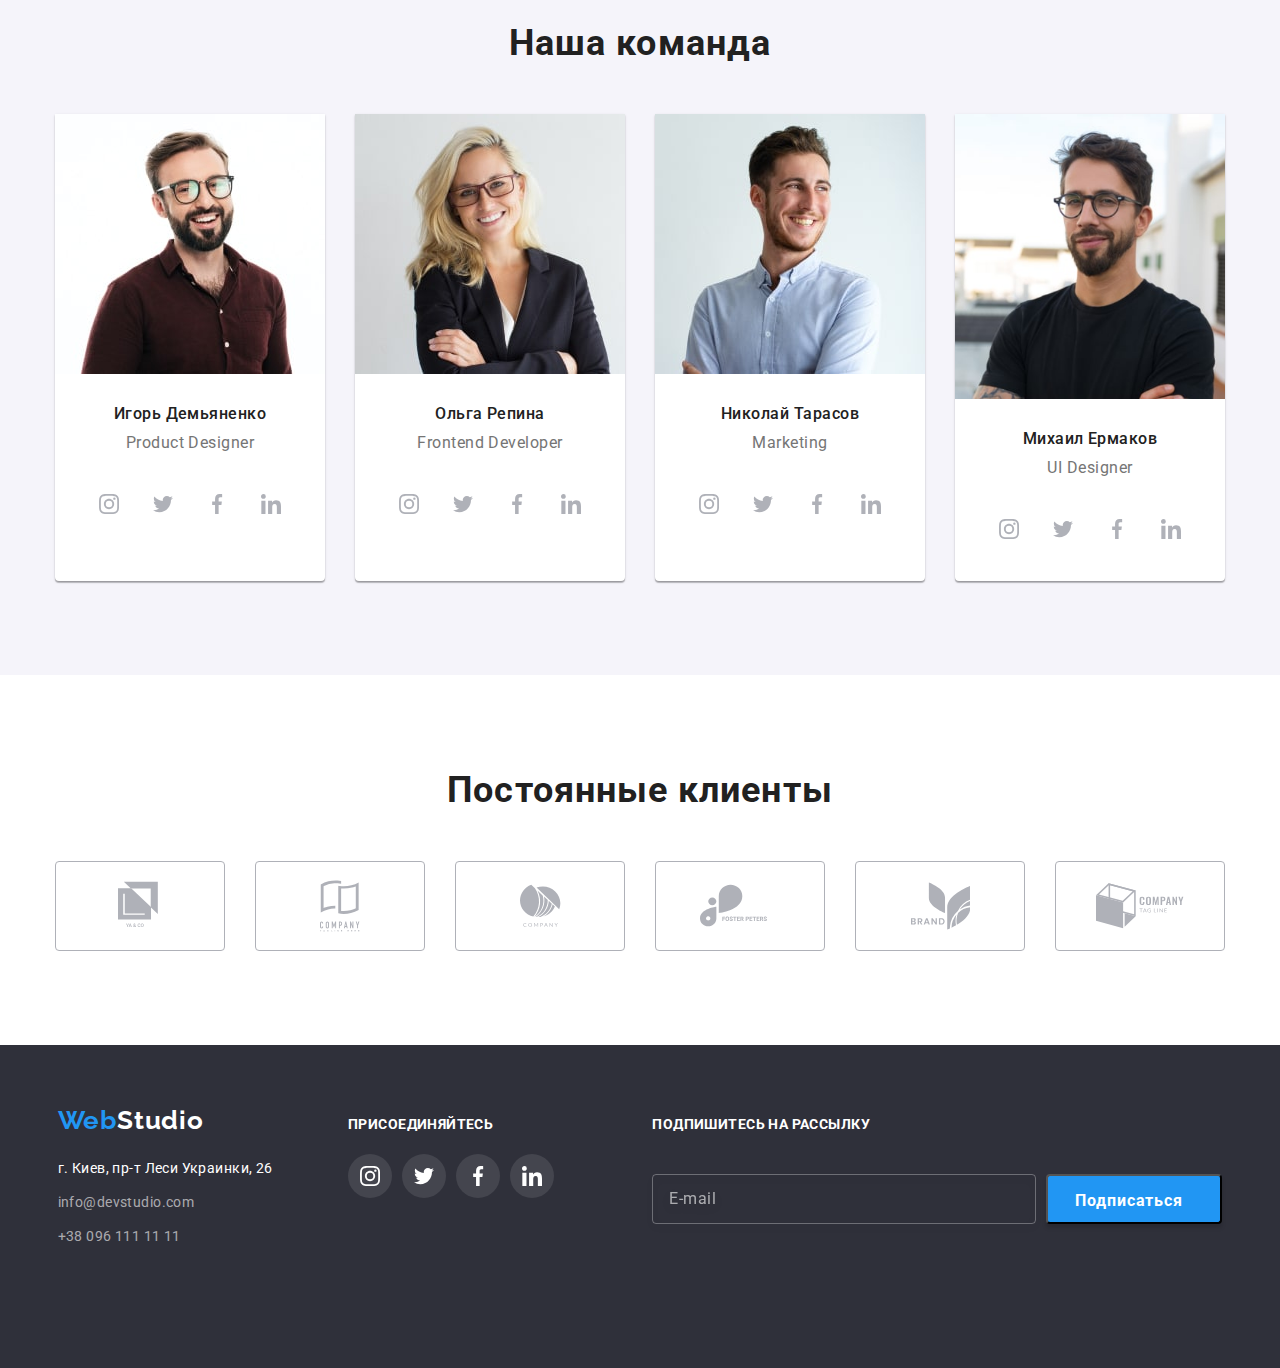
==== commit 861b1e9f: "-ээ-" ====
--- a/index.html
+++ b/index.html
@@ -164,7 +164,7 @@
                     </li>
                     <li class="workers-item">
                         <picture>
-                            <source srcset="./images/workers/card2-mobile.jpg 1x, ./images/workers/card2-mobile@2x.jpg 2x" media="(max-width: 767px">
+                            <source srcset="./images/workers/card2-mobile.jpg 1x, ./images/workers/card2-mobile@2x.jpg 2x" media="(max-width: 767px)">
                                 <source srcset="./images/workers/card2-tablet.jpg 1x, ./images/workers/card2-tablet@2x.jpg 2x" media="(max-width: 1199px)">
                                     <source srcset="./images/workers/card2-desctop.jpg 1x, ./images/workers/card2-desctop@2x.jpg 2x" media="(min-width: 1200px)">
                         <img class="workers-list-img"  src="./images/workers/card2-mobile.jpg" alt="фото Ольга Репина">
--- a/css/main.min.css
+++ b/css/main.min.css
@@ -1,2 +1,2 @@
-*,*::before,*::after{margin:0;padding:0}body{font-family:"Roboto", sans-serif;background-color:#fff;min-width:480px}.list{list-style:none}.link{text-decoration:none}img{display:block}.container{padding:0 15px}@media screen and (min-width: 480px){.container{width:480px;margin:0 auto}}@media screen and (min-width: 768px){.container{width:768px;margin:0 auto}}@media screen and (min-width: 1200px){.container{width:1200px;margin:0 auto}}.visually-hidden{position:absolute !important;clip:rect(1px 1px 1px 1px);clip:rect(1px, 1px, 1px, 1px);padding:0 !important;border:0 !important;height:1px !important;width:1px !important;overflow:hidden}.subtitle{font-weight:700;font-size:36px;line-height:1.167;letter-spacing:0.03em;text-align:center;color:#212121;margin-bottom:50px}.backdrop{position:fixed;top:0;left:0;width:100%;height:100%;background-color:rgba(0,0,0,0.2);transition-duration:250ms;transition-timing-function:cubic-bezier(0.4, 0, 0.2, 1)}.is-hidden{opacity:0;visibility:hidden;pointer-events:none;transform:scale(0)}.modal{position:absolute;top:50%;left:50%;transform:translate(-50%, -50%) scale(1);background:#fff;box-shadow:0px 1px 3px rgba(0,0,0,0.12),0px 1px 1px rgba(0,0,0,0.14),0px 2px 1px rgba(0,0,0,0.2);border-radius:4px;padding:40px}.close-btn{display:flex;align-items:center;justify-content:center;position:absolute;top:8px;right:8px;width:30px;height:30px;background-color:#fff;border:1px solid rgba(0,0,0,0.1);border-radius:50%;cursor:pointer}.vector{width:11px;height:11px}.vector:hover{fill:#2196F3}@media screen and (max-width: 1199px){.modal{width:450px;height:609px}.modal-form-policy-ladel{white-space:nowrap;font-size:12px;line-height:1.166}}@media screen and (min-width: 1200px){.modal{width:528px;height:581px}.modal-form-policy-ladel{font-size:14px;line-height:1.7}}.modal-title{height:23px;font-family:Roboto;font-style:normal;font-weight:700;font-size:20px;line-height:1,5;text-align:center;letter-spacing:0.03em;color:#212121;margin-bottom:12px}.modal-form{display:flex;flex-direction:column;font-style:normal;font-weight:400;font-size:12px;line-height:1.17;letter-spacing:0.01em;color:#757575}.modal-form-input{display:block;width:100%;height:40px;border:1px solid rgba(33,33,33,0.2);border-radius:4px;padding-left:42px;transition-property:outline, border;transition-duration:250ms;transition-timing-function:cubic-bezier(0.4, 0, 0.2, 1)}.modal-form-btn{align-self:center;font-weight:700;font-size:16px;line-height:1.87;letter-spacing:0.06em;width:200px;height:50px;color:#fff;box-shadow:0px 4px 4px rgba(0,0,0,0.15);border-radius:4px;padding:10px 56px;background:#2196F3;box-shadow:0px 4px 4px rgba(0,0,0,0.15);border-radius:4px;transition-property:background-color;transition-duration:250ms;transition-timing-function:cubic-bezier(0.4, 0, 0.2, 1)}.modal-form-btn:hover{background-color:#188CE8}.modal-form-message{width:100%;height:120px;border:1px solid rgba(33,33,33,0.2);border-radius:4px;resize:none;margin-bottom:10px;margin-top:4px;padding:16px 12px;transition-property:outline, border, fill;transition-duration:250ms;transition-timing-function:cubic-bezier(0.4, 0, 0.2, 1)}.modal-form-message::placeholder{font-style:normal;font-weight:400;font-size:12px;line-height:1,17;letter-spacing:0.01em;color:rgba(117,117,117,0.5)}.modal-form-field{margin-bottom:10px}.modal-form-field-wrapper{display:block;position:relative;margin-top:4px}.modal-form-input:focus,.modal-form-message:focus{outline:none;border:1px solid #2196F3}.modal-form-svg-icon{position:absolute;top:50%;left:12px;transform:translateY(-50%);width:12px;height:12px}.modal-form-input:focus+.modal-form-svg-icon{fill:#2196F3}.modal-form-policy-ladel{display:flex;align-items:center;font-weight:normal;letter-spacing:0.03em;margin-bottom:30px}.modal-form-policy-ladel::before{display:inline-flex;content:"";width:16px;height:15px;border:2px solid #212121;margin-right:8px;border-radius:2px;cursor:pointer;transition-property:border-color;transition-duration:250ms;transition-timing-function:cubic-bezier(0.4, 0, 0.2, 1)}.modal-form-policy:checked+.modal-form-policy-ladel::before{background-color:#2196F3;border:#2196F3;background-image:url(../images/svg/Vector.svg);background-repeat:no-repeat;background-size:contain}.modal-form-policy:focus+.modal-form-policy-ladel::before,.modal-form-policy:hover+.modal-form-policy-ladel::before{border-color:#2196F3}.modal-polisy{color:#2196F3}.social-list{display:flex;justify-content:center}.social-list-svg{width:20px;height:20px;fill:#AFB1B8;transition-property:fill;transition-duration:250ms;transition-timing-function:cubic-bezier(0.4, 0, 0.2, 1)}.social-link:hover .social-list-svg{fill:#fff}.social-list-item:not(:last-child){margin-right:10px}.social-link{display:flex;align-items:center;justify-content:center;width:44px;height:44px;border-radius:50%;background-color:#fff;transition-property:background-color;transition-duration:250ms;transition-timing-function:cubic-bezier(0.4, 0, 0.2, 1)}.social-link:hover{background-color:#2196F3}@media screen and (min-width: 768px){.social-list-item{display:flex;flex-wrap:wrap;justify-content:space-between}}.logo{font-family:"Raleway",sans-serif;font-weight:700;font-size:26px;line-height:1.192;letter-spacing:0.03em;color:#2196F3;padding-top:24px;padding-bottom:25px}.studio{color:#212121}.footer-studio{color:#fff}@media screen and (max-width: 1199px){.logo{font-size:24px;line-height:1.166}}@media screen and (min-width: 1200px){.logo{font-size:26px;line-height:1.192}}.address-link{font-style:normal;font-weight:400;font-size:14px;line-height:24px;letter-spacing:0.03em;color:rgba(255,255,255,0.6);margin-top:10px;transition-property:color;transition-duration:250ms;transition-timing-function:cubic-bezier(0.4, 0, 0.2, 1)}.address-link-maps:hover,.address-link-maps:focus,.address-link:hover,.address-link:focus{color:#2196F3}.address-link-maps{font-style:normal;font-weight:400;font-size:14px;line-height:24px;letter-spacing:0.03em;color:#fff;transition-property:color;transition-duration:250ms;transition-timing-function:cubic-bezier(0.4, 0, 0.2, 1)}.button{font-weight:700;font-size:16px;line-height:1.875;letter-spacing:0.06em;background-color:#2196F3;color:#fff;border:0px;border-radius:4px;padding:6px 20px;margin-top:30px}.portheader{border-bottom:1px solid #ececec}.header{position:relative}.header .container{padding:0 15px}.navigation{display:flex;align-items:center;justify-content:space-between}.navigation-link{display:flex}.navigation-list-link{position:relative;color:#212121;transition-property:color;transition-duration:250ms;transition-timing-function:cubic-bezier(0.4, 0, 0.2, 1)}.navigation-list-link,.navigation-list-link .address{font-weight:500;letter-spacing:0.02em}.navigation-list-link::after{content:"";display:block;position:absolute;left:0;bottom:0;width:100%;height:4px;border-radius:2px;background-color:#2196F3;opacity:0}.navigation .navigation-list-link.current::after{opacity:1}.navigation .navigation-list-link.current{color:#2196F3}.icon-mail{width:16px;height:12px;margin-right:10px;fill:#757575}.icon-smartfone{width:10px;height:16px;margin-right:10px;fill:#757575}.header .address{display:flex;text-align:center;align-items:center}.navigation-list-link:hover,.navigation-list-link:focus,.address-mail-link:hover,.address-mail-link:focus,.address-tel-link:hover,.address-tel-link:focus{color:#2196F3}.address-tel-link:hover .icon-smartfone,.address-tel-link:focus .icon-smartfone,.address-mail-link:hover .icon-mail,.address-mail-link:focus .icon-mail{fill:#2196F3}.address-mail-link,.address-tel-link{display:flex;align-items:center;text-align:center;font-style:normal;color:#757575;transition-property:color, fill;transition-duration:250ms;transition-timing-function:cubic-bezier(0.4, 0, 0.2, 1)}@media screen and (max-width: 767px){.navigation-list-item:not(:last-child){margin-bottom:40px}.navigation-list-link,.address{font-size:18px;line-height:1.166}.address{flex-direction:column;margin-top:60px}.address-mail-link{margin-bottom:16px}.navigation-list-link::after{bottom:-8px}}.menu-button{display:flex;margin:0;padding:0;border:none;background-color:transparent}.menu-button .icon-close{display:none}.menu-button:hover,.menu-button:focus{fill:#2196F3}@media screen and (min-width: 768px){.menu-button{display:none}}.menu-button.is-open .icon-close{display:block}.menu-button.is-open .icon-burger{display:none}.mobile-menu{display:flex;text-align:center;background:#FFFFFF;box-shadow:0px 4px 8px rgba(0,0,0,0.04),0px 2px 4px rgba(0,0,0,0.08),0px 1px 3px rgba(0,0,0,0.16)}@media screen and (max-width: 767px){.mobile-menu{padding:60px 0;display:none;position:absolute;top:100%;left:0;width:100%;z-index:1}.mobile-menu.is-open{display:block;overflow-y:scroll}}@media screen and (min-width: 768px){.mobile-menu{display:flex;justify-content:space-between;flex-grow:1;box-shadow:none;align-items:center}.navigation-list{display:flex;margin-left:88px}.navigation-list-item:not(:last-child){margin-right:50px}.navigation-list-link{padding:32px 0;display:flex}.header .address{display:flex;margin-left:auto}.address-mail-link,.address-tel-link{font-weight:500;font-size:12px;line-height:1.166;letter-spacing:0.02em}}@media screen and (min-width: 768px) and (max-width: 1199px){.header .address{flex-direction:column;align-items:start}.address-mail-link{margin-bottom:10px}}@media screen and (min-width: 1200px){.address-mail-link,.address-tel-link{font-weight:500;font-size:14px;line-height:1.143;letter-spacing:0.02em;padding:32px 0}.header .address{align-items:center;text-align:center}.address .address-mail-link{margin-right:50px}}.hero{height:400px;text-align:center;background-color:#2F303A;padding:118px 0}.hero-title{Width:360px;Height:84px;font-weight:900;font-size:26px;line-height:1.615;letter-spacing:0.06em;text-transform:uppercase;color:#fff;margin:0 auto}@media screen and (min-width: 320px) and (max-width: 767px){.hero{background-image:linear-gradient(rgba(47,48,58,0.4), rgba(47,48,58,0.4)),url(../images/hero/bg-mobile.jpg);background-repeat:no-repeat;background-size:cover;margin:0 auto}}@media screen and (min-device-pixel-ratio: 2) and (max-width: 767px), screen and (min-resolution: 192dpi) and (max-width: 767px), screen and (min-resolution: 2dppx) and (max-width: 767px){.hero{background-image:linear-gradient(rgba(47,48,58,0.4), rgba(47,48,58,0.4)),url(../images/hero/bg-mobile@2x.jpg);background-repeat:no-repeat;background-size:cover;margin:0 auto}}@media screen and (min-width: 768px) and (max-width: 1199px){.hero{background-image:linear-gradient(rgba(47,48,58,0.4), rgba(47,48,58,0.4)),url(../images/hero/bg-tablet.jpg);background-repeat:no-repeat;background-size:cover;margin:0 auto}}@media screen and (min-device-pixel-ratio: 2) and (min-width: 768px), screen and (min-resolution: 192dpi) and (min-width: 768px), screen and (min-resolution: 2dppx) and (min-width: 768px){.hero{background-image:linear-gradient(rgba(47,48,58,0.4), rgba(47,48,58,0.4)),url(../images/hero/bg-tablet@2x.jpg);background-repeat:no-repeat;background-size:cover;margin:0 auto}}@media screen and (min-width: 1200px){.hero{max-width:1600px;height:600px;padding:200px 0;background-image:linear-gradient(rgba(47,48,58,0.4), rgba(47,48,58,0.4)),url(../images/hero/bg-desctop.jpg);background-repeat:no-repeat;background-size:cover;margin:0 auto}-title{width:696px;height:120px;font-size:44px;line-height:1.363}}@media screen and (min-device-pixel-ratio: 2) and (min-width: 1200x), screen and (min-resolution: 192dpi) and (min-width: 1200px), screen and (min-resolution: 2dppx) and (min-width: 1200px){.hero{background-image:linear-gradient(rgba(47,48,58,0.4), rgba(47,48,58,0.4)),url(../images/hero/bg-desctop@2x.jpg);background-repeat:no-repeat;background-size:cover;margin:0 auto}}.features-item::before{display:block;content:"";height:120px;background-size:auto;background-repeat:no-repeat;background-position:center;background-color:#F5F4FA;border-radius:4px;margin-bottom:30px}.features-title{font-weight:700;font-size:14px;line-height:1.143;letter-spacing:0.03em;text-transform:uppercase;color:#212121;margin-bottom:10px}.features-text{font-weight:400;font-size:14px;line-height:2;letter-spacing:0.03em;color:#757575}.icon-antena::before{background-image:url(../images/svg/antenna.svg)}.icon-clock::before{background-image:url(../images/svg/clock.svg)}.icon-astronavt::before{background-image:url(../images/svg/astronaut.svg)}.icon-diagrama::before{background-image:url(../images/svg/diagram.svg)}@media screen and (max-width: 767px){.features-title{text-align:center}.features-item:not(:last-child){margin-bottom:30px}.main-features{padding:60px 0}}@media screen and (min-width: 768px) and (max-width: 1199px){.main-features{display:flex;padding:60px 0}.features{display:flex;flex-wrap:wrap;justify-content:space-between}.features-item{width:354px}.features-item:not(:nth-child(2n+1)){margin-left:30px}.features-item:not(:nth-last-child(-n+2)){margin-bottom:30px}}@media screen and (min-width: 1200px){.main-features{display:flex;padding:94px 0}.main-features .container{display:flex}.features{display:flex;justify-content:center}.features-item{width:270px}.features-item:not(:last-child){margin-right:30px}}.work{padding-bottom:94px}.work.container{align-items:center}.work-list{display:flex}.work-container{position:relative}.foto-works:not(:last-child){margin-right:30px}.label{position:absolute;left:0;bottom:0;width:100%;height:70px;display:flex;align-items:center;justify-content:center;background-color:rgba(47,48,58,0.8)}.text-label{font-style:normal;font-weight:700;font-size:14px;line-height:16px;letter-spacing:0.03em;text-transform:uppercase;color:#fff}@media screen and (max-width: 1199px){.work{display:none}}.workers-item{box-shadow:0px 1px 3px rgba(0,0,0,0.12),0px 1px 1px rgba(0,0,0,0.14),0px 2px 1px rgba(0,0,0,0.2);border-radius:0px 0px 4px 4px;background-color:#fff}.section-workers{background-color:#F5F4FA}.workers{font-weight:500;font-size:16px;line-height:1.188;letter-spacing:0.03em;text-align:center;color:#212121;margin-bottom:10px}.workers-container{padding:30px}.workers-position{font-weight:400;font-size:16px;line-height:1.188;letter-spacing:0.03em;text-align:center;color:#757575;margin-bottom:30px}@media screen and (max-width: 767px){.section-workers{padding:60px 0}.workers-item:not(:last-child){margin-bottom:30px}.workers-item .workers-list-img{max-width:100%}}@media screen and (min-width: 768px) and (max-width: 1199px){.section-workers{padding:60px 0}.workers-item{width:354px}.workers-item:not(:nth-last-child(-n+2)){margin-bottom:30px}.workers-item .workers-list-img{max-width:100%}.workers-list{display:flex;flex-wrap:wrap;justify-content:space-between}}@media screen and (min-width: 1200px){.section-workers{padding:94px 0}.workers-list{display:flex}.workers-item{width:270px}.workers-list-img{max-width:100%}.workers-item:not(:last-child){margin-right:30px}}.clients{display:flex;justify-content:space-between}.clients-link{display:flex;align-items:center;justify-content:center;height:90px;border:1px solid #AFB1B8;border-radius:4px;transition-property:border;transition-duration:250ms;transition-timing-function:cubic-bezier(0.4, 0, 0.2, 1)}.clients-link:hover{border:1px solid #2196F3}.icon-clients{fill:#AFB1B8;transition-property:fill;transition-duration:250ms;transition-timing-function:cubic-bezier(0.4, 0, 0.2, 1)}.clients-link:hover .icon-clients,.clients-link:focus .icon-clients{fill:#2196F3}@media screen and (max-width: 767px){.clients-section{padding:60px 0}.clients{flex-wrap:wrap}.clients-item{width:calc((100% - 15px * 2) / 2)}.clients-item:not(:nth-last-child(-n+2)){margin-bottom:30px}}@media screen and (min-width: 768px) and (max-width: 1199px){.clients-section{padding:60px 0}.clients{flex-wrap:wrap}.clients-item{width:calc((100% - 15px * 3) / 3)}.clients-item:not(:nth-last-child(-n+3)){margin-bottom:30px}}@media screen and (min-width: 1200px){.clients-section{padding:94px 0}.clients-link{width:170px}.clients-item:not(:last-child){margin-right:30px}}.footer{padding:60px 0;background-color:#2F303A}.footer-address{display:flex;flex-direction:column;margin-top:20px}.footer-title{font-size:14px;line-height:16px;letter-spacing:0.03em;text-transform:uppercase;color:#fff}.footer-social-list{display:flex;margin-top:20px}.footer-social-list-item:not(:last-child){margin-right:10px}.footer-social-list-svg{width:20px;height:20px;fill:#fff}.footer-social-link{display:flex;align-items:center;justify-content:center;width:44px;height:44px;border-radius:50%;background-color:rgba(255,255,255,0.1);transition-property:background-color;transition-duration:250ms;transition-timing-function:cubic-bezier(0.4, 0, 0.2, 1)}.footer-social-link:hover{background-color:#2196F3}.mailing{display:block}.mailing-form{margin-top:20px}.mailing-btn{width:200px;height:50px;background:#2196F3;box-shadow:0px 4px 4px rgba(0,0,0,0.15);border-radius:4px;margin-left:10px;font-style:normal;font-weight:700;font-size:16px;line-height:1.87;letter-spacing:0.06em;color:#fff;padding:10px 27px}.mailing-btn::after{margin-left:10px;content:"";width:24px;height:24px;background-image:url(../images/svg/send.svg);background-position:center}.mailing-form-input{height:50px;color:#fff;border:1px solid rgba(255,255,255,0.3);filter:drop-shadow(0px 4px 4px rgba(0,0,0,0.15));border-radius:4px;background-color:transparent;padding:15px 16px}.mailing-form-input::placeholder{font-style:normal;font-weight:400;font-size:16px;line-height:1.25;letter-spacing:0.03em;color:rgba(255,255,255,0.6)}@media screen and (max-width: 767px){.footer-address{margin-bottom:60px}.footer-address-container{text-align:center}.footer-social{margin-bottom:60px;text-align:center}.footer-social-list{justify-content:center}.mailing{text-align:center}.mailing-btn{margin-top:20px}.mailing-form-input{width:100%}}@media screen and (min-width: 768px){.footer{display:flex}.footer-address-container{text-align:center;margin-bottom:60px}.footer-container{flex-wrap:wrap;display:inline-flex;align-items:baseline;justify-content:space-around}.footer-social{text-align:center}.footer-social-list{justify-content:center}.mailing{width:450px;text-align:center}.mailing-btn{margin-top:20px}.mailing-form-input{width:100%}}@media screen and (min-width: 1200px){.footer-address-container{margin-right:70px;text-align:left}.footer-social{text-align:left}.mailing{display:block;margin-left:93px;width:570px;text-align:left}.mailing-form{display:flex;align-items:flex-end;margin-top:20px}}
+*,*::before,*::after{margin:0;padding:0}body{font-family:"Roboto", sans-serif;background-color:#fff;min-width:480px}.list{list-style:none}.link{text-decoration:none}img{display:block}.container{padding:0 15px}@media screen and (min-width: 480px){.container{width:480px;margin:0 auto}}@media screen and (min-width: 768px){.container{width:768px;margin:0 auto}}@media screen and (min-width: 1200px){.container{width:1200px;margin:0 auto}}.visually-hidden{position:absolute !important;clip:rect(1px 1px 1px 1px);clip:rect(1px, 1px, 1px, 1px);padding:0 !important;border:0 !important;height:1px !important;width:1px !important;overflow:hidden}.subtitle{font-weight:700;font-size:36px;line-height:1.167;letter-spacing:0.03em;text-align:center;color:#212121;margin-bottom:50px}.backdrop{position:fixed;top:0;left:0;width:100%;height:100%;background-color:rgba(0,0,0,0.2);transition-duration:250ms;transition-timing-function:cubic-bezier(0.4, 0, 0.2, 1)}.is-hidden{opacity:0;visibility:hidden;pointer-events:none;transform:scale(0)}.modal{position:absolute;top:50%;left:50%;transform:translate(-50%, -50%) scale(1);background:#fff;box-shadow:0px 1px 3px rgba(0,0,0,0.12),0px 1px 1px rgba(0,0,0,0.14),0px 2px 1px rgba(0,0,0,0.2);border-radius:4px;padding:40px}.close-btn{display:flex;align-items:center;justify-content:center;position:absolute;top:8px;right:8px;width:30px;height:30px;background-color:#fff;border:1px solid rgba(0,0,0,0.1);border-radius:50%;cursor:pointer}.vector{width:11px;height:11px}.vector:hover{fill:#2196F3}@media screen and (max-width: 1199px){.modal{width:450px;height:609px}.modal-form-policy-ladel{white-space:nowrap;font-size:12px;line-height:1.166}}@media screen and (min-width: 1200px){.modal{width:528px;height:581px}.modal-form-policy-ladel{font-size:14px;line-height:1.7}}.modal-title{height:23px;font-family:Roboto;font-style:normal;font-weight:700;font-size:20px;line-height:1,5;text-align:center;letter-spacing:0.03em;color:#212121;margin-bottom:12px}.modal-form{display:flex;flex-direction:column;font-style:normal;font-weight:400;font-size:12px;line-height:1.17;letter-spacing:0.01em;color:#757575}.modal-form-input{display:block;width:100%;height:40px;border:1px solid rgba(33,33,33,0.2);border-radius:4px;padding-left:42px;transition-property:outline, border;transition-duration:250ms;transition-timing-function:cubic-bezier(0.4, 0, 0.2, 1)}.modal-form-btn{align-self:center;font-weight:700;font-size:16px;line-height:1.87;letter-spacing:0.06em;width:200px;height:50px;color:#fff;box-shadow:0px 4px 4px rgba(0,0,0,0.15);border-radius:4px;padding:10px 56px;background:#2196F3;box-shadow:0px 4px 4px rgba(0,0,0,0.15);border-radius:4px;transition-property:background-color;transition-duration:250ms;transition-timing-function:cubic-bezier(0.4, 0, 0.2, 1)}.modal-form-btn:hover{background-color:#188CE8}.modal-form-message{width:100%;height:120px;border:1px solid rgba(33,33,33,0.2);border-radius:4px;resize:none;margin-bottom:10px;margin-top:4px;padding:16px 12px;transition-property:outline, border, fill;transition-duration:250ms;transition-timing-function:cubic-bezier(0.4, 0, 0.2, 1)}.modal-form-message::placeholder{font-style:normal;font-weight:400;font-size:12px;line-height:1,17;letter-spacing:0.01em;color:rgba(117,117,117,0.5)}.modal-form-field{margin-bottom:10px}.modal-form-field-wrapper{display:block;position:relative;margin-top:4px}.modal-form-input:focus,.modal-form-message:focus{outline:none;border:1px solid #2196F3}.modal-form-svg-icon{position:absolute;top:50%;left:12px;transform:translateY(-50%);width:12px;height:12px}.modal-form-input:focus+.modal-form-svg-icon{fill:#2196F3}.modal-form-policy-ladel{display:flex;align-items:center;font-weight:normal;letter-spacing:0.03em;margin-bottom:30px}.modal-form-policy-ladel::before{display:inline-flex;content:"";width:16px;height:15px;border:2px solid #212121;margin-right:8px;border-radius:2px;cursor:pointer;transition-property:border-color;transition-duration:250ms;transition-timing-function:cubic-bezier(0.4, 0, 0.2, 1)}.modal-form-policy:checked+.modal-form-policy-ladel::before{background-color:#2196F3;border:#2196F3;background-image:url(../images/svg/Vector.svg);background-repeat:no-repeat;background-size:contain}.modal-form-policy:focus+.modal-form-policy-ladel::before,.modal-form-policy:hover+.modal-form-policy-ladel::before{border-color:#2196F3}.modal-polisy{color:#2196F3}.social-list{display:flex;justify-content:center}.social-list-svg{width:20px;height:20px;fill:#AFB1B8;transition-property:fill;transition-duration:250ms;transition-timing-function:cubic-bezier(0.4, 0, 0.2, 1)}.social-link:hover .social-list-svg{fill:#fff}.social-list-item:not(:last-child){margin-right:10px}.social-link{display:flex;align-items:center;justify-content:center;width:44px;height:44px;border-radius:50%;background-color:#fff;transition-property:background-color;transition-duration:250ms;transition-timing-function:cubic-bezier(0.4, 0, 0.2, 1)}.social-link:hover{background-color:#2196F3}@media screen and (min-width: 768px){.social-list-item{display:flex;flex-wrap:wrap;justify-content:space-between}}.logo{font-family:"Raleway",sans-serif;font-weight:700;font-size:26px;line-height:1.192;letter-spacing:0.03em;color:#2196F3;padding-top:24px;padding-bottom:25px}.studio{color:#212121}.footer-studio{color:#fff}@media screen and (max-width: 1199px){.logo{font-size:24px;line-height:1.166}}@media screen and (min-width: 1200px){.logo{font-size:26px;line-height:1.192}}.address-link{font-style:normal;font-weight:400;font-size:14px;line-height:24px;letter-spacing:0.03em;color:rgba(255,255,255,0.6);margin-top:10px;transition-property:color;transition-duration:250ms;transition-timing-function:cubic-bezier(0.4, 0, 0.2, 1)}.address-link-maps:hover,.address-link-maps:focus,.address-link:hover,.address-link:focus{color:#2196F3}.address-link-maps{font-style:normal;font-weight:400;font-size:14px;line-height:24px;letter-spacing:0.03em;color:#fff;transition-property:color;transition-duration:250ms;transition-timing-function:cubic-bezier(0.4, 0, 0.2, 1)}.button{font-weight:700;font-size:16px;line-height:1.875;letter-spacing:0.06em;background-color:#2196F3;color:#fff;border:0px;border-radius:4px;padding:6px 20px;margin-top:30px}.portheader{border-bottom:1px solid #ececec}.header{position:relative}.header .container{padding:0 15px}.navigation{display:flex;align-items:center;justify-content:space-between}.navigation-link{display:flex}.navigation-list-link{position:relative;color:#212121;transition-property:color;transition-duration:250ms;transition-timing-function:cubic-bezier(0.4, 0, 0.2, 1)}.navigation-list-link,.navigation-list-link .address{font-weight:500;letter-spacing:0.02em}.navigation-list-link::after{content:"";display:block;position:absolute;left:0;bottom:0;width:100%;height:4px;border-radius:2px;background-color:#2196F3;opacity:0}.navigation .navigation-list-link.current::after{opacity:1}.navigation .navigation-list-link.current{color:#2196F3}.icon-mail{width:16px;height:12px;margin-right:10px;fill:#757575}.icon-smartfone{width:10px;height:16px;margin-right:10px;fill:#757575}.header .address{display:flex;text-align:center;align-items:center}.navigation-list-link:hover,.navigation-list-link:focus,.address-mail-link:hover,.address-mail-link:focus,.address-tel-link:hover,.address-tel-link:focus{color:#2196F3}.address-tel-link:hover .icon-smartfone,.address-tel-link:focus .icon-smartfone,.address-mail-link:hover .icon-mail,.address-mail-link:focus .icon-mail{fill:#2196F3}.address-mail-link,.address-tel-link{display:flex;align-items:center;text-align:center;font-style:normal;color:#757575;transition-property:color, fill;transition-duration:250ms;transition-timing-function:cubic-bezier(0.4, 0, 0.2, 1)}@media screen and (max-width: 767px){.navigation-list-item:not(:last-child){margin-bottom:40px}.navigation-list-link,.address{font-size:18px;line-height:1.166}.address{flex-direction:column;margin-top:60px}.address-mail-link{margin-bottom:16px}.navigation-list-link::after{bottom:-8px}}.menu-button{display:flex;margin:0;padding:0;border:none;background-color:transparent}.menu-button .icon-close{display:none}.menu-button:hover,.menu-button:focus{fill:#2196F3}@media screen and (min-width: 768px){.menu-button{display:none}}.menu-button.is-open .icon-close{display:block}.menu-button.is-open .icon-burger{display:none}.mobile-menu{display:flex;text-align:center;background:#FFFFFF;box-shadow:0px 4px 8px rgba(0,0,0,0.04),0px 2px 4px rgba(0,0,0,0.08),0px 1px 3px rgba(0,0,0,0.16)}@media screen and (max-width: 767px){.mobile-menu{overflow-y:scroll;padding:60px 0;display:none;position:absolute;top:100%;left:0;width:100%;z-index:1}.mobile-menu.is-open{display:block}}.header{position:fixed;top:0;left:0;width:100%;z-index:10;background-color:#fff}@media screen and (min-width: 768px){.mobile-menu{display:flex;justify-content:space-between;flex-grow:1;box-shadow:none;align-items:center}.navigation-list{display:flex;margin-left:88px}.navigation-list-item:not(:last-child){margin-right:50px}.navigation-list-link{padding:32px 0;display:flex}.header .address{display:flex;margin-left:auto}.address-mail-link,.address-tel-link{font-weight:500;font-size:12px;line-height:1.166;letter-spacing:0.02em}}@media screen and (min-width: 768px) and (max-width: 1199px){.header .address{flex-direction:column;align-items:start}.address-mail-link{margin-bottom:10px}}@media screen and (min-width: 1200px){.address-mail-link,.address-tel-link{font-weight:500;font-size:14px;line-height:1.143;letter-spacing:0.02em;padding:32px 0}.header .address{align-items:center;text-align:center}.address .address-mail-link{margin-right:50px}}.hero{height:400px;text-align:center;background-color:#2F303A;padding:118px 0}.hero-title{Width:360px;Height:84px;font-weight:900;font-size:26px;line-height:1.615;letter-spacing:0.06em;text-transform:uppercase;color:#fff;margin:0 auto}@media screen and (min-width: 320px) and (max-width: 767px){.hero{background-image:linear-gradient(rgba(47,48,58,0.4), rgba(47,48,58,0.4)),url(../images/hero/bg-mobile.jpg);background-repeat:no-repeat;background-size:cover;margin:0 auto}}@media screen and (min-device-pixel-ratio: 2) and (max-width: 767px), screen and (min-resolution: 192dpi) and (max-width: 767px), screen and (min-resolution: 2dppx) and (max-width: 767px){.hero{background-image:linear-gradient(rgba(47,48,58,0.4), rgba(47,48,58,0.4)),url(../images/hero/bg-mobile@2x.jpg);background-repeat:no-repeat;background-size:cover;margin:0 auto}}@media screen and (min-width: 768px) and (max-width: 1199px){.hero{background-image:linear-gradient(rgba(47,48,58,0.4), rgba(47,48,58,0.4)),url(../images/hero/bg-tablet.jpg);background-repeat:no-repeat;background-size:cover;margin:0 auto}}@media screen and (min-device-pixel-ratio: 2) and (min-width: 768px), screen and (min-resolution: 192dpi) and (min-width: 768px), screen and (min-resolution: 2dppx) and (min-width: 768px){.hero{background-image:linear-gradient(rgba(47,48,58,0.4), rgba(47,48,58,0.4)),url(../images/hero/bg-tablet@2x.jpg);background-repeat:no-repeat;background-size:cover;margin:0 auto}}@media screen and (min-width: 1200px){.hero{max-width:1600px;height:600px;padding:200px 0;background-image:linear-gradient(rgba(47,48,58,0.4), rgba(47,48,58,0.4)),url(../images/hero/bg-desctop.jpg);background-repeat:no-repeat;background-size:cover;margin:0 auto}-title{width:696px;height:120px;font-size:44px;line-height:1.363}}@media screen and (min-device-pixel-ratio: 2) and (min-width: 1200x), screen and (min-resolution: 192dpi) and (min-width: 1200px), screen and (min-resolution: 2dppx) and (min-width: 1200px){.hero{background-image:linear-gradient(rgba(47,48,58,0.4), rgba(47,48,58,0.4)),url(../images/hero/bg-desctop@2x.jpg);background-repeat:no-repeat;background-size:cover;margin:0 auto}}.features-item::before{display:block;content:"";height:120px;background-size:auto;background-repeat:no-repeat;background-position:center;background-color:#F5F4FA;border-radius:4px;margin-bottom:30px}.features-title{font-weight:700;font-size:14px;line-height:1.143;letter-spacing:0.03em;text-transform:uppercase;color:#212121;margin-bottom:10px}.features-text{font-weight:400;font-size:14px;line-height:2;letter-spacing:0.03em;color:#757575}.icon-antena::before{background-image:url(../images/svg/antenna.svg)}.icon-clock::before{background-image:url(../images/svg/clock.svg)}.icon-astronavt::before{background-image:url(../images/svg/astronaut.svg)}.icon-diagrama::before{background-image:url(../images/svg/diagram.svg)}@media screen and (max-width: 767px){.features-title{text-align:center}.features-item:not(:last-child){margin-bottom:30px}.main-features{padding:60px 0}}@media screen and (min-width: 768px) and (max-width: 1199px){.main-features{display:flex;padding:60px 0}.features{display:flex;flex-wrap:wrap;justify-content:space-between}.features-item{width:354px}.features-item:not(:nth-child(2n+1)){margin-left:30px}.features-item:not(:nth-last-child(-n+2)){margin-bottom:30px}}@media screen and (min-width: 1200px){.main-features{display:flex;padding:94px 0}.main-features .container{display:flex}.features{display:flex;justify-content:center}.features-item{width:270px}.features-item:not(:last-child){margin-right:30px}}.work{padding-bottom:94px}.work.container{align-items:center}.work-list{display:flex}.work-container{position:relative}.foto-works:not(:last-child){margin-right:30px}.label{position:absolute;left:0;bottom:0;width:100%;height:70px;display:flex;align-items:center;justify-content:center;background-color:rgba(47,48,58,0.8)}.text-label{font-style:normal;font-weight:700;font-size:14px;line-height:16px;letter-spacing:0.03em;text-transform:uppercase;color:#fff}@media screen and (max-width: 1199px){.work{display:none}}.workers-item{box-shadow:0px 1px 3px rgba(0,0,0,0.12),0px 1px 1px rgba(0,0,0,0.14),0px 2px 1px rgba(0,0,0,0.2);border-radius:0px 0px 4px 4px;background-color:#fff}.section-workers{background-color:#F5F4FA}.workers{font-weight:500;font-size:16px;line-height:1.188;letter-spacing:0.03em;text-align:center;color:#212121;margin-bottom:10px}.workers-container{padding:30px}.workers-position{font-weight:400;font-size:16px;line-height:1.188;letter-spacing:0.03em;text-align:center;color:#757575;margin-bottom:30px}@media screen and (max-width: 767px){.section-workers{padding:60px 0}.workers-item:not(:last-child){margin-bottom:30px}.workers-item .workers-list-img{max-width:100%}}@media screen and (min-width: 768px) and (max-width: 1199px){.section-workers{padding:60px 0}.workers-item{width:354px}.workers-item:not(:nth-last-child(-n+2)){margin-bottom:30px}.workers-item .workers-list-img{max-width:100%}.workers-list{display:flex;flex-wrap:wrap;justify-content:space-between}}@media screen and (min-width: 1200px){.section-workers{padding:94px 0}.workers-list{display:flex}.workers-item{width:270px}.workers-list-img{max-width:100%}.workers-item:not(:last-child){margin-right:30px}}.clients{display:flex;justify-content:space-between}.clients-link{display:flex;align-items:center;justify-content:center;height:90px;border:1px solid #AFB1B8;border-radius:4px;transition-property:border;transition-duration:250ms;transition-timing-function:cubic-bezier(0.4, 0, 0.2, 1)}.clients-link:hover{border:1px solid #2196F3}.icon-clients{fill:#AFB1B8;transition-property:fill;transition-duration:250ms;transition-timing-function:cubic-bezier(0.4, 0, 0.2, 1)}.clients-link:hover .icon-clients,.clients-link:focus .icon-clients{fill:#2196F3}@media screen and (max-width: 767px){.clients-section{padding:60px 0}.clients{flex-wrap:wrap}.clients-item{width:calc((100% - 15px * 2) / 2)}.clients-item:not(:nth-last-child(-n+2)){margin-bottom:30px}}@media screen and (min-width: 768px) and (max-width: 1199px){.clients-section{padding:60px 0}.clients{flex-wrap:wrap}.clients-item{width:calc((100% - 15px * 3) / 3)}.clients-item:not(:nth-last-child(-n+3)){margin-bottom:30px}}@media screen and (min-width: 1200px){.clients-section{padding:94px 0}.clients-link{width:170px}.clients-item:not(:last-child){margin-right:30px}}.footer{padding:60px 0;background-color:#2F303A}.footer-address{display:flex;flex-direction:column;margin-top:20px}.footer-title{font-size:14px;line-height:16px;letter-spacing:0.03em;text-transform:uppercase;color:#fff}.footer-social-list{display:flex;margin-top:20px}.footer-social-list-item:not(:last-child){margin-right:10px}.footer-social-list-svg{width:20px;height:20px;fill:#fff}.footer-social-link{display:flex;align-items:center;justify-content:center;width:44px;height:44px;border-radius:50%;background-color:rgba(255,255,255,0.1);transition-property:background-color;transition-duration:250ms;transition-timing-function:cubic-bezier(0.4, 0, 0.2, 1)}.footer-social-link:hover{background-color:#2196F3}.mailing{display:block}.mailing-form{margin-top:20px}.mailing-btn{width:200px;height:50px;background:#2196F3;box-shadow:0px 4px 4px rgba(0,0,0,0.15);border-radius:4px;margin-left:10px;font-style:normal;font-weight:700;font-size:16px;line-height:1.87;letter-spacing:0.06em;color:#fff;padding:10px 27px}.mailing-btn::after{margin-left:10px;content:"";width:24px;height:24px;background-image:url(../images/svg/send.svg);background-position:center}.mailing-form-input{height:50px;color:#fff;border:1px solid rgba(255,255,255,0.3);filter:drop-shadow(0px 4px 4px rgba(0,0,0,0.15));border-radius:4px;background-color:transparent;padding:15px 16px}.mailing-form-input::placeholder{font-style:normal;font-weight:400;font-size:16px;line-height:1.25;letter-spacing:0.03em;color:rgba(255,255,255,0.6)}@media screen and (max-width: 767px){.footer-address{margin-bottom:60px}.footer-address-container{text-align:center}.footer-social{margin-bottom:60px;text-align:center}.footer-social-list{justify-content:center}.mailing{text-align:center}.mailing-btn{margin-top:20px}.mailing-form-input{width:100%}}@media screen and (min-width: 768px){.footer{display:flex}.footer-address-container{text-align:center;margin-bottom:60px}.footer-container{flex-wrap:wrap;display:inline-flex;align-items:baseline;justify-content:space-around}.footer-social{text-align:center}.footer-social-list{justify-content:center}.mailing{width:450px;text-align:center}.mailing-btn{margin-top:20px}.mailing-form-input{width:100%}}@media screen and (min-width: 1200px){.footer-address-container{margin-right:70px;text-align:left}.footer-social{text-align:left}.mailing{display:block;margin-left:93px;width:570px;text-align:left}.mailing-form{display:flex;align-items:flex-end;margin-top:20px}}
 /*# sourceMappingURL=main.min.css.map */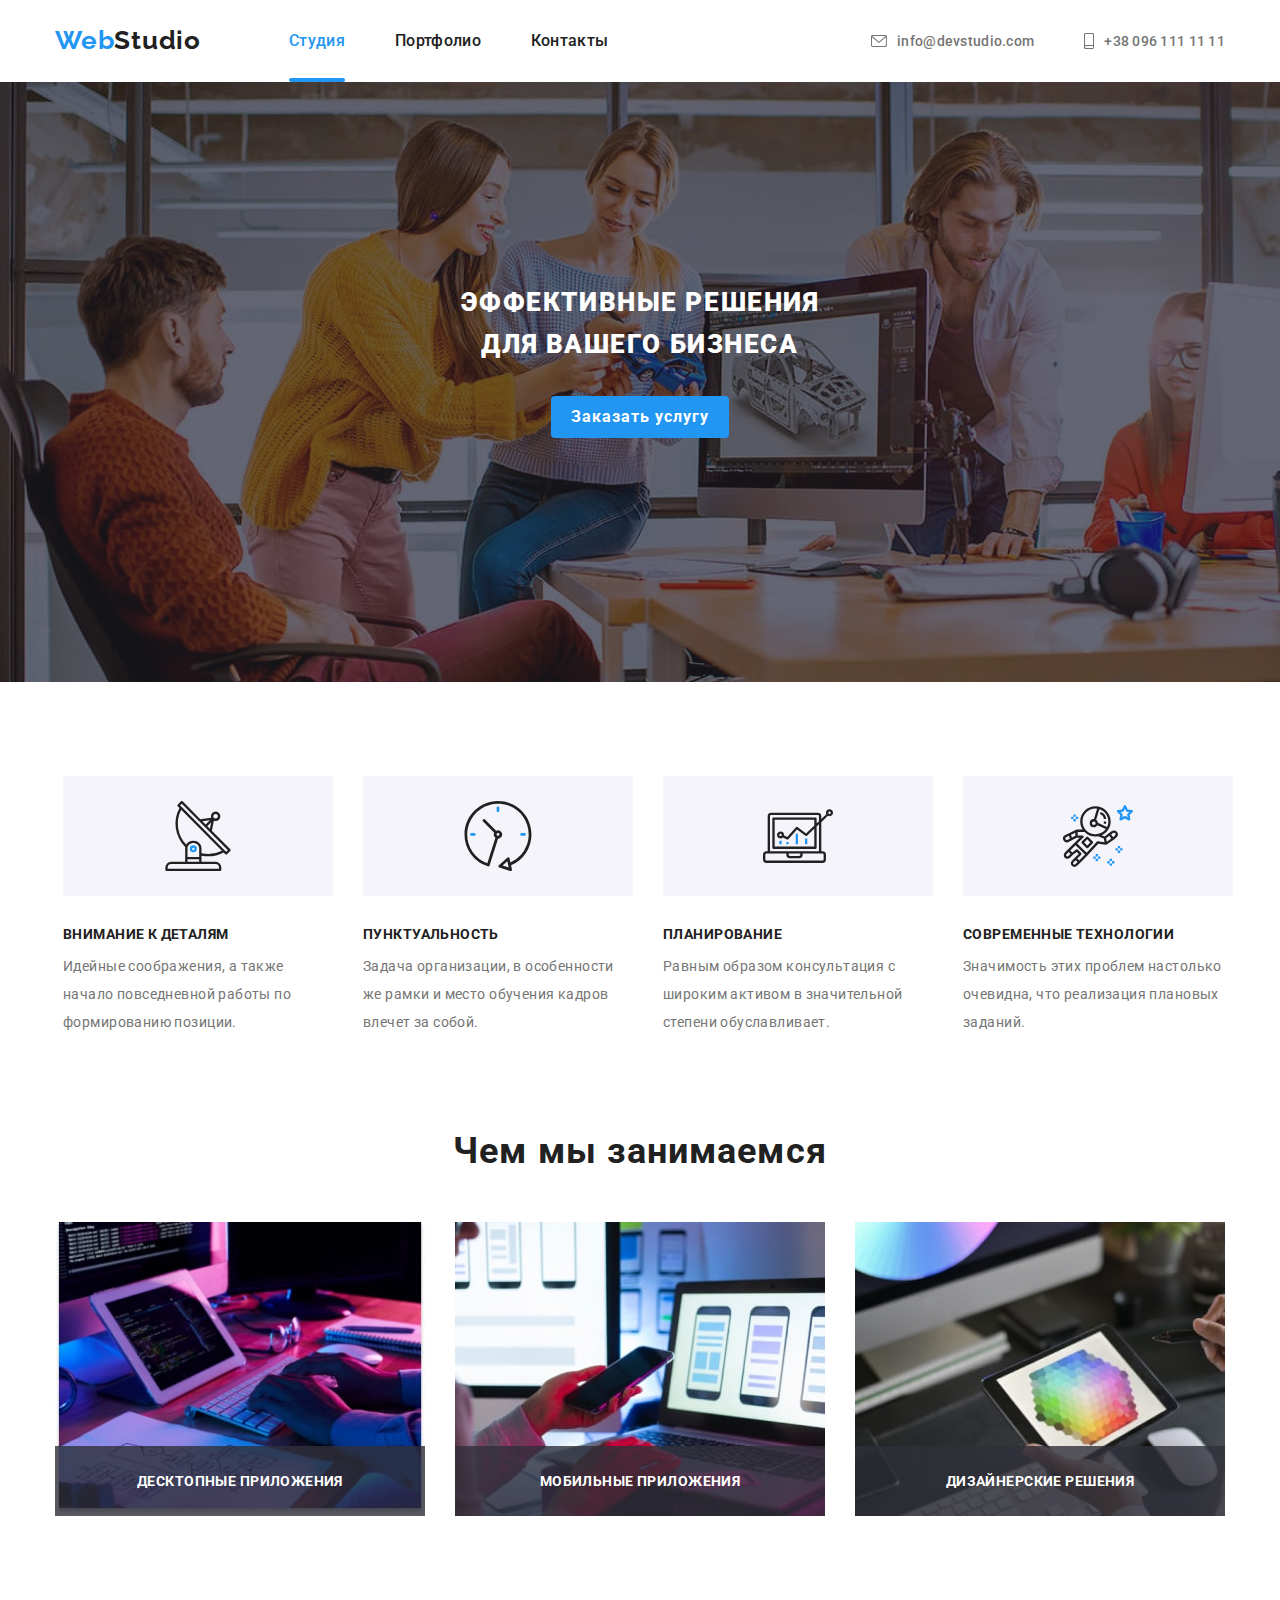
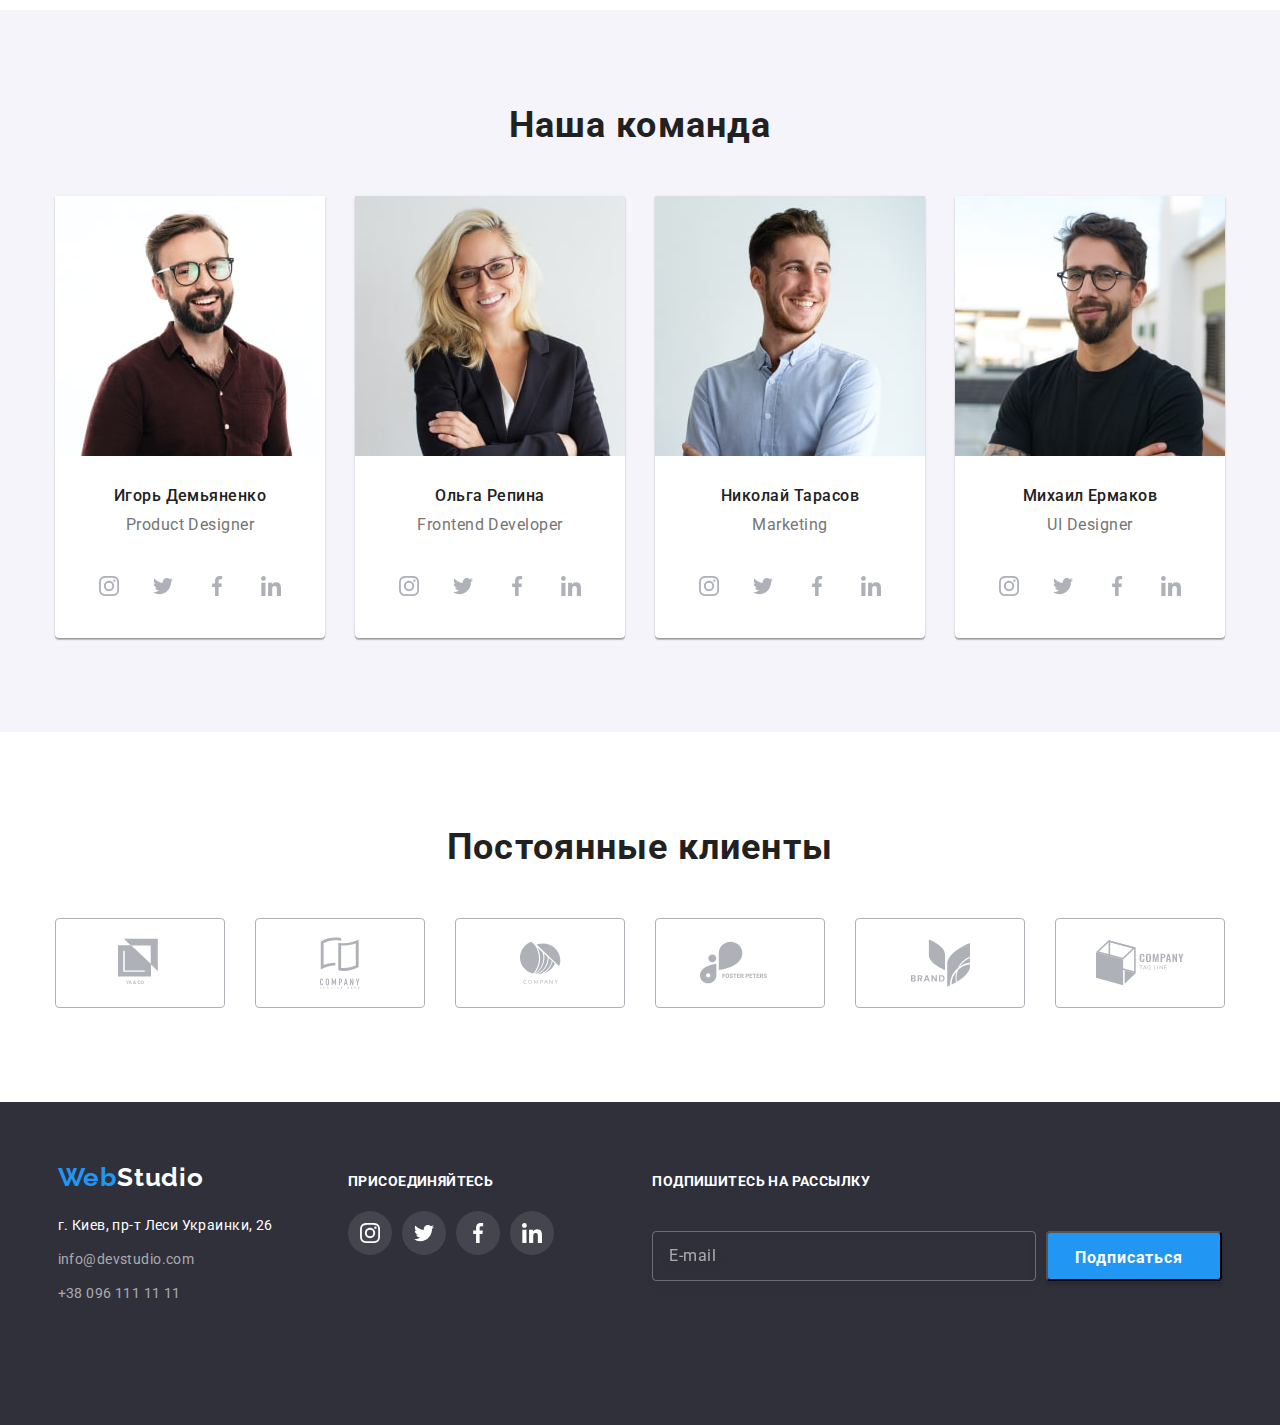
==== commit d3b701b4: "-" ====
--- a/index.html
+++ b/index.html
@@ -249,7 +249,7 @@
                     <li class="workers-item">
                         <picture>
                             <source srcset="./images/workers/card4-mobile.jpg 1x, ./images/workers/card4-mobile@2x.jpg 2x" media="(max-width: 767px)">
-                                <source srcset="./images/workers/card4-tablet.jpg 1x, ./images/workers/card4-tablet@2x.jpg 2x" media="(min-width: 768px)">
+                                <source srcset="./images/workers/card4-tablet.jpg 1x, ./images/workers/card4-tablet@2x.jpg 2x" media="(max-width: 768px)">
                                     <source srcset="./images/workers/card4-desctop.jpg 1x, ./images/workers/card4-desctop@2x.jpg 2x" media="(min-width: 1200px)">
                         <img class="workers-list-img"  src="./images/workers/card4-mobile.jpg" alt="фото Михаил Ермаков">
                     </picture>
--- a/css/main.min.css
+++ b/css/main.min.css
@@ -1,2 +1,2 @@
-*,*::before,*::after{margin:0;padding:0}body{font-family:"Roboto", sans-serif;background-color:#fff;min-width:480px}.list{list-style:none}.link{text-decoration:none}img{display:block}.container{padding:0 15px}@media screen and (min-width: 480px){.container{width:480px;margin:0 auto}}@media screen and (min-width: 768px){.container{width:768px;margin:0 auto}}@media screen and (min-width: 1200px){.container{width:1200px;margin:0 auto}}.visually-hidden{position:absolute !important;clip:rect(1px 1px 1px 1px);clip:rect(1px, 1px, 1px, 1px);padding:0 !important;border:0 !important;height:1px !important;width:1px !important;overflow:hidden}.subtitle{font-weight:700;font-size:36px;line-height:1.167;letter-spacing:0.03em;text-align:center;color:#212121;margin-bottom:50px}.backdrop{position:fixed;top:0;left:0;width:100%;height:100%;background-color:rgba(0,0,0,0.2);transition-duration:250ms;transition-timing-function:cubic-bezier(0.4, 0, 0.2, 1)}.is-hidden{opacity:0;visibility:hidden;pointer-events:none;transform:scale(0)}.modal{position:absolute;top:50%;left:50%;transform:translate(-50%, -50%) scale(1);background:#fff;box-shadow:0px 1px 3px rgba(0,0,0,0.12),0px 1px 1px rgba(0,0,0,0.14),0px 2px 1px rgba(0,0,0,0.2);border-radius:4px;padding:40px}.close-btn{display:flex;align-items:center;justify-content:center;position:absolute;top:8px;right:8px;width:30px;height:30px;background-color:#fff;border:1px solid rgba(0,0,0,0.1);border-radius:50%;cursor:pointer}.vector{width:11px;height:11px}.vector:hover{fill:#2196F3}@media screen and (max-width: 1199px){.modal{width:450px;height:609px}.modal-form-policy-ladel{white-space:nowrap;font-size:12px;line-height:1.166}}@media screen and (min-width: 1200px){.modal{width:528px;height:581px}.modal-form-policy-ladel{font-size:14px;line-height:1.7}}.modal-title{height:23px;font-family:Roboto;font-style:normal;font-weight:700;font-size:20px;line-height:1,5;text-align:center;letter-spacing:0.03em;color:#212121;margin-bottom:12px}.modal-form{display:flex;flex-direction:column;font-style:normal;font-weight:400;font-size:12px;line-height:1.17;letter-spacing:0.01em;color:#757575}.modal-form-input{display:block;width:100%;height:40px;border:1px solid rgba(33,33,33,0.2);border-radius:4px;padding-left:42px;transition-property:outline, border;transition-duration:250ms;transition-timing-function:cubic-bezier(0.4, 0, 0.2, 1)}.modal-form-btn{align-self:center;font-weight:700;font-size:16px;line-height:1.87;letter-spacing:0.06em;width:200px;height:50px;color:#fff;box-shadow:0px 4px 4px rgba(0,0,0,0.15);border-radius:4px;padding:10px 56px;background:#2196F3;box-shadow:0px 4px 4px rgba(0,0,0,0.15);border-radius:4px;transition-property:background-color;transition-duration:250ms;transition-timing-function:cubic-bezier(0.4, 0, 0.2, 1)}.modal-form-btn:hover{background-color:#188CE8}.modal-form-message{width:100%;height:120px;border:1px solid rgba(33,33,33,0.2);border-radius:4px;resize:none;margin-bottom:10px;margin-top:4px;padding:16px 12px;transition-property:outline, border, fill;transition-duration:250ms;transition-timing-function:cubic-bezier(0.4, 0, 0.2, 1)}.modal-form-message::placeholder{font-style:normal;font-weight:400;font-size:12px;line-height:1,17;letter-spacing:0.01em;color:rgba(117,117,117,0.5)}.modal-form-field{margin-bottom:10px}.modal-form-field-wrapper{display:block;position:relative;margin-top:4px}.modal-form-input:focus,.modal-form-message:focus{outline:none;border:1px solid #2196F3}.modal-form-svg-icon{position:absolute;top:50%;left:12px;transform:translateY(-50%);width:12px;height:12px}.modal-form-input:focus+.modal-form-svg-icon{fill:#2196F3}.modal-form-policy-ladel{display:flex;align-items:center;font-weight:normal;letter-spacing:0.03em;margin-bottom:30px}.modal-form-policy-ladel::before{display:inline-flex;content:"";width:16px;height:15px;border:2px solid #212121;margin-right:8px;border-radius:2px;cursor:pointer;transition-property:border-color;transition-duration:250ms;transition-timing-function:cubic-bezier(0.4, 0, 0.2, 1)}.modal-form-policy:checked+.modal-form-policy-ladel::before{background-color:#2196F3;border:#2196F3;background-image:url(../images/svg/Vector.svg);background-repeat:no-repeat;background-size:contain}.modal-form-policy:focus+.modal-form-policy-ladel::before,.modal-form-policy:hover+.modal-form-policy-ladel::before{border-color:#2196F3}.modal-polisy{color:#2196F3}.social-list{display:flex;justify-content:center}.social-list-svg{width:20px;height:20px;fill:#AFB1B8;transition-property:fill;transition-duration:250ms;transition-timing-function:cubic-bezier(0.4, 0, 0.2, 1)}.social-link:hover .social-list-svg{fill:#fff}.social-list-item:not(:last-child){margin-right:10px}.social-link{display:flex;align-items:center;justify-content:center;width:44px;height:44px;border-radius:50%;background-color:#fff;transition-property:background-color;transition-duration:250ms;transition-timing-function:cubic-bezier(0.4, 0, 0.2, 1)}.social-link:hover{background-color:#2196F3}@media screen and (min-width: 768px){.social-list-item{display:flex;flex-wrap:wrap;justify-content:space-between}}.logo{font-family:"Raleway",sans-serif;font-weight:700;font-size:26px;line-height:1.192;letter-spacing:0.03em;color:#2196F3;padding-top:24px;padding-bottom:25px}.studio{color:#212121}.footer-studio{color:#fff}@media screen and (max-width: 1199px){.logo{font-size:24px;line-height:1.166}}@media screen and (min-width: 1200px){.logo{font-size:26px;line-height:1.192}}.address-link{font-style:normal;font-weight:400;font-size:14px;line-height:24px;letter-spacing:0.03em;color:rgba(255,255,255,0.6);margin-top:10px;transition-property:color;transition-duration:250ms;transition-timing-function:cubic-bezier(0.4, 0, 0.2, 1)}.address-link-maps:hover,.address-link-maps:focus,.address-link:hover,.address-link:focus{color:#2196F3}.address-link-maps{font-style:normal;font-weight:400;font-size:14px;line-height:24px;letter-spacing:0.03em;color:#fff;transition-property:color;transition-duration:250ms;transition-timing-function:cubic-bezier(0.4, 0, 0.2, 1)}.button{font-weight:700;font-size:16px;line-height:1.875;letter-spacing:0.06em;background-color:#2196F3;color:#fff;border:0px;border-radius:4px;padding:6px 20px;margin-top:30px}.portheader{border-bottom:1px solid #ececec}.header{position:relative}.header .container{padding:0 15px}.navigation{display:flex;align-items:center;justify-content:space-between}.navigation-link{display:flex}.navigation-list-link{position:relative;color:#212121;transition-property:color;transition-duration:250ms;transition-timing-function:cubic-bezier(0.4, 0, 0.2, 1)}.navigation-list-link,.navigation-list-link .address{font-weight:500;letter-spacing:0.02em}.navigation-list-link::after{content:"";display:block;position:absolute;left:0;bottom:0;width:100%;height:4px;border-radius:2px;background-color:#2196F3;opacity:0}.navigation .navigation-list-link.current::after{opacity:1}.navigation .navigation-list-link.current{color:#2196F3}.icon-mail{width:16px;height:12px;margin-right:10px;fill:#757575}.icon-smartfone{width:10px;height:16px;margin-right:10px;fill:#757575}.header .address{display:flex;text-align:center;align-items:center}.navigation-list-link:hover,.navigation-list-link:focus,.address-mail-link:hover,.address-mail-link:focus,.address-tel-link:hover,.address-tel-link:focus{color:#2196F3}.address-tel-link:hover .icon-smartfone,.address-tel-link:focus .icon-smartfone,.address-mail-link:hover .icon-mail,.address-mail-link:focus .icon-mail{fill:#2196F3}.address-mail-link,.address-tel-link{display:flex;align-items:center;text-align:center;font-style:normal;color:#757575;transition-property:color, fill;transition-duration:250ms;transition-timing-function:cubic-bezier(0.4, 0, 0.2, 1)}@media screen and (max-width: 767px){.navigation-list-item:not(:last-child){margin-bottom:40px}.navigation-list-link,.address{font-size:18px;line-height:1.166}.address{flex-direction:column;margin-top:60px}.address-mail-link{margin-bottom:16px}.navigation-list-link::after{bottom:-8px}}.menu-button{display:flex;margin:0;padding:0;border:none;background-color:transparent}.menu-button .icon-close{display:none}.menu-button:hover,.menu-button:focus{fill:#2196F3}@media screen and (min-width: 768px){.menu-button{display:none}}.menu-button.is-open .icon-close{display:block}.menu-button.is-open .icon-burger{display:none}.mobile-menu{display:flex;text-align:center;background:#FFFFFF;box-shadow:0px 4px 8px rgba(0,0,0,0.04),0px 2px 4px rgba(0,0,0,0.08),0px 1px 3px rgba(0,0,0,0.16)}@media screen and (max-width: 767px){.mobile-menu{overflow-y:scroll;padding:60px 0;display:none;position:absolute;top:100%;left:0;width:100%;z-index:1}.mobile-menu.is-open{display:block}}.header{position:fixed;top:0;left:0;width:100%;z-index:10;background-color:#fff}@media screen and (min-width: 768px){.mobile-menu{display:flex;justify-content:space-between;flex-grow:1;box-shadow:none;align-items:center}.navigation-list{display:flex;margin-left:88px}.navigation-list-item:not(:last-child){margin-right:50px}.navigation-list-link{padding:32px 0;display:flex}.header .address{display:flex;margin-left:auto}.address-mail-link,.address-tel-link{font-weight:500;font-size:12px;line-height:1.166;letter-spacing:0.02em}}@media screen and (min-width: 768px) and (max-width: 1199px){.header .address{flex-direction:column;align-items:start}.address-mail-link{margin-bottom:10px}}@media screen and (min-width: 1200px){.address-mail-link,.address-tel-link{font-weight:500;font-size:14px;line-height:1.143;letter-spacing:0.02em;padding:32px 0}.header .address{align-items:center;text-align:center}.address .address-mail-link{margin-right:50px}}.hero{height:400px;text-align:center;background-color:#2F303A;padding:118px 0}.hero-title{Width:360px;Height:84px;font-weight:900;font-size:26px;line-height:1.615;letter-spacing:0.06em;text-transform:uppercase;color:#fff;margin:0 auto}@media screen and (min-width: 320px) and (max-width: 767px){.hero{background-image:linear-gradient(rgba(47,48,58,0.4), rgba(47,48,58,0.4)),url(../images/hero/bg-mobile.jpg);background-repeat:no-repeat;background-size:cover;margin:0 auto}}@media screen and (min-device-pixel-ratio: 2) and (max-width: 767px), screen and (min-resolution: 192dpi) and (max-width: 767px), screen and (min-resolution: 2dppx) and (max-width: 767px){.hero{background-image:linear-gradient(rgba(47,48,58,0.4), rgba(47,48,58,0.4)),url(../images/hero/bg-mobile@2x.jpg);background-repeat:no-repeat;background-size:cover;margin:0 auto}}@media screen and (min-width: 768px) and (max-width: 1199px){.hero{background-image:linear-gradient(rgba(47,48,58,0.4), rgba(47,48,58,0.4)),url(../images/hero/bg-tablet.jpg);background-repeat:no-repeat;background-size:cover;margin:0 auto}}@media screen and (min-device-pixel-ratio: 2) and (min-width: 768px), screen and (min-resolution: 192dpi) and (min-width: 768px), screen and (min-resolution: 2dppx) and (min-width: 768px){.hero{background-image:linear-gradient(rgba(47,48,58,0.4), rgba(47,48,58,0.4)),url(../images/hero/bg-tablet@2x.jpg);background-repeat:no-repeat;background-size:cover;margin:0 auto}}@media screen and (min-width: 1200px){.hero{max-width:1600px;height:600px;padding:200px 0;background-image:linear-gradient(rgba(47,48,58,0.4), rgba(47,48,58,0.4)),url(../images/hero/bg-desctop.jpg);background-repeat:no-repeat;background-size:cover;margin:0 auto}-title{width:696px;height:120px;font-size:44px;line-height:1.363}}@media screen and (min-device-pixel-ratio: 2) and (min-width: 1200x), screen and (min-resolution: 192dpi) and (min-width: 1200px), screen and (min-resolution: 2dppx) and (min-width: 1200px){.hero{background-image:linear-gradient(rgba(47,48,58,0.4), rgba(47,48,58,0.4)),url(../images/hero/bg-desctop@2x.jpg);background-repeat:no-repeat;background-size:cover;margin:0 auto}}.features-item::before{display:block;content:"";height:120px;background-size:auto;background-repeat:no-repeat;background-position:center;background-color:#F5F4FA;border-radius:4px;margin-bottom:30px}.features-title{font-weight:700;font-size:14px;line-height:1.143;letter-spacing:0.03em;text-transform:uppercase;color:#212121;margin-bottom:10px}.features-text{font-weight:400;font-size:14px;line-height:2;letter-spacing:0.03em;color:#757575}.icon-antena::before{background-image:url(../images/svg/antenna.svg)}.icon-clock::before{background-image:url(../images/svg/clock.svg)}.icon-astronavt::before{background-image:url(../images/svg/astronaut.svg)}.icon-diagrama::before{background-image:url(../images/svg/diagram.svg)}@media screen and (max-width: 767px){.features-title{text-align:center}.features-item:not(:last-child){margin-bottom:30px}.main-features{padding:60px 0}}@media screen and (min-width: 768px) and (max-width: 1199px){.main-features{display:flex;padding:60px 0}.features{display:flex;flex-wrap:wrap;justify-content:space-between}.features-item{width:354px}.features-item:not(:nth-child(2n+1)){margin-left:30px}.features-item:not(:nth-last-child(-n+2)){margin-bottom:30px}}@media screen and (min-width: 1200px){.main-features{display:flex;padding:94px 0}.main-features .container{display:flex}.features{display:flex;justify-content:center}.features-item{width:270px}.features-item:not(:last-child){margin-right:30px}}.work{padding-bottom:94px}.work.container{align-items:center}.work-list{display:flex}.work-container{position:relative}.foto-works:not(:last-child){margin-right:30px}.label{position:absolute;left:0;bottom:0;width:100%;height:70px;display:flex;align-items:center;justify-content:center;background-color:rgba(47,48,58,0.8)}.text-label{font-style:normal;font-weight:700;font-size:14px;line-height:16px;letter-spacing:0.03em;text-transform:uppercase;color:#fff}@media screen and (max-width: 1199px){.work{display:none}}.workers-item{box-shadow:0px 1px 3px rgba(0,0,0,0.12),0px 1px 1px rgba(0,0,0,0.14),0px 2px 1px rgba(0,0,0,0.2);border-radius:0px 0px 4px 4px;background-color:#fff}.section-workers{background-color:#F5F4FA}.workers{font-weight:500;font-size:16px;line-height:1.188;letter-spacing:0.03em;text-align:center;color:#212121;margin-bottom:10px}.workers-container{padding:30px}.workers-position{font-weight:400;font-size:16px;line-height:1.188;letter-spacing:0.03em;text-align:center;color:#757575;margin-bottom:30px}@media screen and (max-width: 767px){.section-workers{padding:60px 0}.workers-item:not(:last-child){margin-bottom:30px}.workers-item .workers-list-img{max-width:100%}}@media screen and (min-width: 768px) and (max-width: 1199px){.section-workers{padding:60px 0}.workers-item{width:354px}.workers-item:not(:nth-last-child(-n+2)){margin-bottom:30px}.workers-item .workers-list-img{max-width:100%}.workers-list{display:flex;flex-wrap:wrap;justify-content:space-between}}@media screen and (min-width: 1200px){.section-workers{padding:94px 0}.workers-list{display:flex}.workers-item{width:270px}.workers-list-img{max-width:100%}.workers-item:not(:last-child){margin-right:30px}}.clients{display:flex;justify-content:space-between}.clients-link{display:flex;align-items:center;justify-content:center;height:90px;border:1px solid #AFB1B8;border-radius:4px;transition-property:border;transition-duration:250ms;transition-timing-function:cubic-bezier(0.4, 0, 0.2, 1)}.clients-link:hover{border:1px solid #2196F3}.icon-clients{fill:#AFB1B8;transition-property:fill;transition-duration:250ms;transition-timing-function:cubic-bezier(0.4, 0, 0.2, 1)}.clients-link:hover .icon-clients,.clients-link:focus .icon-clients{fill:#2196F3}@media screen and (max-width: 767px){.clients-section{padding:60px 0}.clients{flex-wrap:wrap}.clients-item{width:calc((100% - 15px * 2) / 2)}.clients-item:not(:nth-last-child(-n+2)){margin-bottom:30px}}@media screen and (min-width: 768px) and (max-width: 1199px){.clients-section{padding:60px 0}.clients{flex-wrap:wrap}.clients-item{width:calc((100% - 15px * 3) / 3)}.clients-item:not(:nth-last-child(-n+3)){margin-bottom:30px}}@media screen and (min-width: 1200px){.clients-section{padding:94px 0}.clients-link{width:170px}.clients-item:not(:last-child){margin-right:30px}}.footer{padding:60px 0;background-color:#2F303A}.footer-address{display:flex;flex-direction:column;margin-top:20px}.footer-title{font-size:14px;line-height:16px;letter-spacing:0.03em;text-transform:uppercase;color:#fff}.footer-social-list{display:flex;margin-top:20px}.footer-social-list-item:not(:last-child){margin-right:10px}.footer-social-list-svg{width:20px;height:20px;fill:#fff}.footer-social-link{display:flex;align-items:center;justify-content:center;width:44px;height:44px;border-radius:50%;background-color:rgba(255,255,255,0.1);transition-property:background-color;transition-duration:250ms;transition-timing-function:cubic-bezier(0.4, 0, 0.2, 1)}.footer-social-link:hover{background-color:#2196F3}.mailing{display:block}.mailing-form{margin-top:20px}.mailing-btn{width:200px;height:50px;background:#2196F3;box-shadow:0px 4px 4px rgba(0,0,0,0.15);border-radius:4px;margin-left:10px;font-style:normal;font-weight:700;font-size:16px;line-height:1.87;letter-spacing:0.06em;color:#fff;padding:10px 27px}.mailing-btn::after{margin-left:10px;content:"";width:24px;height:24px;background-image:url(../images/svg/send.svg);background-position:center}.mailing-form-input{height:50px;color:#fff;border:1px solid rgba(255,255,255,0.3);filter:drop-shadow(0px 4px 4px rgba(0,0,0,0.15));border-radius:4px;background-color:transparent;padding:15px 16px}.mailing-form-input::placeholder{font-style:normal;font-weight:400;font-size:16px;line-height:1.25;letter-spacing:0.03em;color:rgba(255,255,255,0.6)}@media screen and (max-width: 767px){.footer-address{margin-bottom:60px}.footer-address-container{text-align:center}.footer-social{margin-bottom:60px;text-align:center}.footer-social-list{justify-content:center}.mailing{text-align:center}.mailing-btn{margin-top:20px}.mailing-form-input{width:100%}}@media screen and (min-width: 768px){.footer{display:flex}.footer-address-container{text-align:center;margin-bottom:60px}.footer-container{flex-wrap:wrap;display:inline-flex;align-items:baseline;justify-content:space-around}.footer-social{text-align:center}.footer-social-list{justify-content:center}.mailing{width:450px;text-align:center}.mailing-btn{margin-top:20px}.mailing-form-input{width:100%}}@media screen and (min-width: 1200px){.footer-address-container{margin-right:70px;text-align:left}.footer-social{text-align:left}.mailing{display:block;margin-left:93px;width:570px;text-align:left}.mailing-form{display:flex;align-items:flex-end;margin-top:20px}}
+*,*::before,*::after{margin:0;padding:0}body{font-family:"Roboto", sans-serif;background-color:#fff;min-width:480px;max-width:1600px}.list{list-style:none}.link{text-decoration:none}img{display:block}.container{padding:0 15px}@media screen and (min-width: 480px){.container{width:480px;margin:0 auto}}@media screen and (min-width: 768px){.container{width:768px;margin:0 auto}}@media screen and (min-width: 1200px){.container{width:1200px;margin:0 auto}}.visually-hidden{position:absolute !important;clip:rect(1px 1px 1px 1px);clip:rect(1px, 1px, 1px, 1px);padding:0 !important;border:0 !important;height:1px !important;width:1px !important;overflow:hidden}.subtitle{font-weight:700;letter-spacing:0.03em;text-align:center;color:#212121;margin-bottom:50px}@media screen and (max-width: 1199px){.subtitle{font-size:28px;line-height:1.178}}@media screen and (min-width: 1200px){.subtitle{font-size:36px;line-height:1.167}}.backdrop{position:fixed;top:0;left:0;width:100%;height:100%;background-color:rgba(0,0,0,0.2);transition-duration:250ms;transition-timing-function:cubic-bezier(0.4, 0, 0.2, 1)}.is-hidden{opacity:0;visibility:hidden;pointer-events:none;transform:scale(0)}.modal{position:absolute;top:50%;left:50%;transform:translate(-50%, -50%) scale(1);background:#fff;box-shadow:0px 1px 3px rgba(0,0,0,0.12),0px 1px 1px rgba(0,0,0,0.14),0px 2px 1px rgba(0,0,0,0.2);border-radius:4px;padding:40px}.modal-form-policy-ladel{cursor:pointer}.modal-form-btn{cursor:pointer}.close-btn{display:flex;align-items:center;justify-content:center;position:absolute;top:8px;right:8px;width:30px;height:30px;background-color:#fff;border:1px solid rgba(0,0,0,0.1);border-radius:50%;cursor:pointer}.vector{width:11px;height:11px}.vector:hover{fill:#2196F3}@media screen and (max-width: 1199px){.modal{width:450px;height:609px}.modal-form-policy-ladel{white-space:nowrap;font-size:12px;line-height:1.166}}@media screen and (min-width: 1200px){.modal{width:528px;height:581px}.modal-form-policy-ladel{font-size:14px;line-height:1.7}}.modal-title{height:23px;font-family:Roboto;font-style:normal;font-weight:700;font-size:20px;line-height:1,5;text-align:center;letter-spacing:0.03em;color:#212121;margin-bottom:12px}.modal-form{display:flex;flex-direction:column;font-style:normal;font-weight:400;font-size:12px;line-height:1.17;letter-spacing:0.01em;color:#757575}.modal-form-input{display:block;width:100%;height:40px;border:1px solid rgba(33,33,33,0.2);border-radius:4px;padding-left:42px;transition-property:outline, border;transition-duration:250ms;transition-timing-function:cubic-bezier(0.4, 0, 0.2, 1)}.modal-form-btn{align-self:center;font-weight:700;font-size:16px;line-height:1.87;letter-spacing:0.06em;width:200px;height:50px;color:#fff;box-shadow:0px 4px 4px rgba(0,0,0,0.15);border-radius:4px;padding:10px 56px;background:#2196F3;box-shadow:0px 4px 4px rgba(0,0,0,0.15);border-radius:4px;transition-property:background-color;transition-duration:250ms;transition-timing-function:cubic-bezier(0.4, 0, 0.2, 1)}.modal-form-btn:hover{background-color:#188CE8}.modal-form-message{width:100%;height:120px;border:1px solid rgba(33,33,33,0.2);border-radius:4px;resize:none;margin-bottom:10px;margin-top:4px;padding:16px 12px;transition-property:outline, border, fill;transition-duration:250ms;transition-timing-function:cubic-bezier(0.4, 0, 0.2, 1)}.modal-form-message::placeholder{font-style:normal;font-weight:400;font-size:12px;line-height:1,17;letter-spacing:0.01em;color:rgba(117,117,117,0.5)}.modal-form-field{margin-bottom:10px}.modal-form-field-wrapper{display:block;position:relative;margin-top:4px}.modal-form-input:focus,.modal-form-message:focus{outline:none;border:1px solid #2196F3}.modal-form-svg-icon{position:absolute;top:50%;left:12px;transform:translateY(-50%);width:12px;height:12px}.modal-form-input:focus+.modal-form-svg-icon{fill:#2196F3}.modal-form-policy-ladel{display:flex;align-items:center;font-weight:normal;letter-spacing:0.03em;margin-bottom:30px}.modal-form-policy-ladel::before{display:inline-flex;content:"";width:16px;height:15px;border:2px solid #212121;margin-right:8px;border-radius:2px;cursor:pointer;transition-property:border-color;transition-duration:250ms;transition-timing-function:cubic-bezier(0.4, 0, 0.2, 1)}.modal-form-policy:checked+.modal-form-policy-ladel::before{background-color:#2196F3;border:#2196F3;background-image:url(../images/svg/Vector.svg);background-repeat:no-repeat;background-size:contain}.modal-form-policy:focus+.modal-form-policy-ladel::before,.modal-form-policy:hover+.modal-form-policy-ladel::before{border-color:#2196F3}.modal-polisy{color:#2196F3}.social-list{display:flex;justify-content:center}.social-list-svg{width:20px;height:20px;fill:#AFB1B8;transition-property:fill;transition-duration:250ms;transition-timing-function:cubic-bezier(0.4, 0, 0.2, 1)}.social-link:hover .social-list-svg{fill:#fff}.social-list-item:not(:last-child){margin-right:10px}.social-link{display:flex;align-items:center;justify-content:center;width:44px;height:44px;border-radius:50%;background-color:#fff;transition-property:background-color;transition-duration:250ms;transition-timing-function:cubic-bezier(0.4, 0, 0.2, 1)}.social-link:hover{background-color:#2196F3}@media screen and (min-width: 768px){.social-list-item{display:flex;flex-wrap:wrap;justify-content:space-between}}.logo{font-family:"Raleway",sans-serif;font-weight:700;font-size:26px;line-height:1.192;letter-spacing:0.03em;color:#2196F3;padding-top:24px;padding-bottom:25px}.studio{color:#212121}.footer-studio{color:#fff}@media screen and (max-width: 1199px){.logo{font-size:24px;line-height:1.166}}@media screen and (min-width: 1200px){.logo{font-size:26px;line-height:1.192}}.address-link{font-style:normal;font-weight:400;font-size:14px;line-height:24px;letter-spacing:0.03em;color:rgba(255,255,255,0.6);margin-top:10px;transition-property:color;transition-duration:250ms;transition-timing-function:cubic-bezier(0.4, 0, 0.2, 1)}.address-link-maps:hover,.address-link-maps:focus,.address-link:hover,.address-link:focus{color:#2196F3}.address-link-maps{font-style:normal;font-weight:400;font-size:14px;line-height:24px;letter-spacing:0.03em;color:#fff;transition-property:color;transition-duration:250ms;transition-timing-function:cubic-bezier(0.4, 0, 0.2, 1)}.button{font-weight:700;font-size:16px;line-height:1.875;letter-spacing:0.06em;background-color:#2196F3;color:#fff;border:0px;border-radius:4px;padding:6px 20px;margin-top:30px;cursor:pointer}.portheader{border-bottom:1px solid #ececec}.header{position:relative}.header .container{padding:0 15px}.navigation{display:flex;align-items:center;justify-content:space-between}.navigation-link{display:flex}.navigation-list-link{position:relative;color:#212121;transition-property:color;transition-duration:250ms;transition-timing-function:cubic-bezier(0.4, 0, 0.2, 1)}.navigation-list-link,.navigation-list-link .address{font-weight:500;letter-spacing:0.02em}.navigation-list-link::after{content:"";display:block;position:absolute;left:0;bottom:0;width:100%;height:4px;border-radius:2px;background-color:#2196F3;opacity:0}.navigation .navigation-list-link.current::after{opacity:1}.navigation .navigation-list-link.current{color:#2196F3}.icon-mail{width:16px;height:12px;margin-right:10px;fill:#757575}.icon-smartfone{width:10px;height:16px;margin-right:10px;fill:#757575}.header .address{display:flex;text-align:center;align-items:center}.navigation-list-link:hover,.navigation-list-link:focus,.address-mail-link:hover,.address-mail-link:focus,.address-tel-link:hover,.address-tel-link:focus{color:#2196F3}.address-tel-link:hover .icon-smartfone,.address-tel-link:focus .icon-smartfone,.address-mail-link:hover .icon-mail,.address-mail-link:focus .icon-mail{fill:#2196F3}.address-mail-link,.address-tel-link{display:flex;align-items:center;text-align:center;font-style:normal;color:#757575;transition-property:color, fill;transition-duration:250ms;transition-timing-function:cubic-bezier(0.4, 0, 0.2, 1)}@media screen and (max-width: 767px){.navigation-list-item:not(:last-child){margin-bottom:40px}.navigation-list-link,.address{font-size:18px;line-height:1.166}.address{flex-direction:column;margin-top:60px}.address-mail-link{margin-bottom:16px}.navigation-list-link::after{bottom:-8px}}.menu-button{display:flex;margin:0;padding:0;border:none;background-color:transparent;cursor:pointer}.menu-button .icon-close{display:none}.menu-button:hover,.menu-button:focus{fill:#2196F3}@media screen and (min-width: 768px){.menu-button{display:none}}.menu-button.is-open .icon-close{display:block}.menu-button.is-open .icon-burger{display:none}.mobile-menu{display:flex;text-align:center;background:#FFFFFF;box-shadow:0px 4px 8px rgba(0,0,0,0.04),0px 2px 4px rgba(0,0,0,0.08),0px 1px 3px rgba(0,0,0,0.16)}@media screen and (max-width: 767px){.mobile-menu{overflow-y:scroll;padding:60px 0;display:none;position:absolute;top:100%;left:0;width:100%;z-index:1}.mobile-menu.is-open{display:block}}@media screen and (max-width: 767px){.header{position:fixed;top:0;left:0;width:100%;z-index:10;background-color:#fff}}@media screen and (min-width: 768px){.mobile-menu{display:flex;justify-content:space-between;flex-grow:1;box-shadow:none;align-items:center}.navigation-list{display:flex;margin-left:88px}.navigation-list-item:not(:last-child){margin-right:50px}.navigation-list-link{padding:32px 0;display:flex}.header .address{display:flex;margin-left:auto}.address-mail-link,.address-tel-link{font-weight:500;font-size:12px;line-height:1.166;letter-spacing:0.02em}}@media screen and (min-width: 768px) and (max-width: 1199px){.header .address{flex-direction:column;align-items:start}.address-mail-link{margin-bottom:10px}}@media screen and (min-width: 1200px){.address-mail-link,.address-tel-link{font-weight:500;font-size:14px;line-height:1.143;letter-spacing:0.02em;padding:32px 0}.header .address{align-items:center;text-align:center}.address .address-mail-link{margin-right:50px}}.hero{height:400px;text-align:center;background-color:#2F303A;padding:118px 0}.hero-title{Width:360px;Height:84px;font-weight:900;font-size:26px;line-height:1.615;letter-spacing:0.06em;text-transform:uppercase;color:#fff;margin:0 auto}@media screen and (min-width: 320px) and (max-width: 767px){.hero{margin-top:76px;background-image:linear-gradient(rgba(47,48,58,0.4), rgba(47,48,58,0.4)),url(../images/hero/bg-mobile.jpg);background-repeat:no-repeat;background-size:cover}}@media screen and (min-device-pixel-ratio: 2) and (max-width: 767px), screen and (min-resolution: 192dpi) and (max-width: 767px), screen and (min-resolution: 2dppx) and (max-width: 767px){.hero{margin-top:76px;background-image:linear-gradient(rgba(47,48,58,0.4), rgba(47,48,58,0.4)),url(../images/hero/bg-mobile@2x.jpg);background-repeat:no-repeat;background-size:cover}}@media screen and (min-width: 768px) and (max-width: 1199px){.hero{background-image:linear-gradient(rgba(47,48,58,0.4), rgba(47,48,58,0.4)),url(../images/hero/bg-tablet.jpg);background-repeat:no-repeat;background-size:cover;margin:0 auto}}@media screen and (min-device-pixel-ratio: 2) and (min-width: 768px), screen and (min-resolution: 192dpi) and (min-width: 768px), screen and (min-resolution: 2dppx) and (min-width: 768px){.hero{background-image:linear-gradient(rgba(47,48,58,0.4), rgba(47,48,58,0.4)),url(../images/hero/bg-tablet@2x.jpg);background-repeat:no-repeat;background-size:cover;margin:0 auto}}@media screen and (min-width: 1200px){.hero{max-width:1600px;height:600px;padding:200px 0;background-image:linear-gradient(rgba(47,48,58,0.4), rgba(47,48,58,0.4)),url(../images/hero/bg-desctop.jpg);background-repeat:no-repeat;background-size:cover;margin:0 auto}-title{width:696px;height:120px;font-size:44px;line-height:1.363}}@media screen and (min-device-pixel-ratio: 2) and (min-width: 1200x), screen and (min-resolution: 192dpi) and (min-width: 1200px), screen and (min-resolution: 2dppx) and (min-width: 1200px){.hero{background-image:linear-gradient(rgba(47,48,58,0.4), rgba(47,48,58,0.4)),url(../images/hero/bg-desctop@2x.jpg);background-repeat:no-repeat;background-size:cover;margin:0 auto}}.features-item::before{display:block;content:"";height:120px;background-size:auto;background-repeat:no-repeat;background-position:center;background-color:#F5F4FA;border-radius:4px;margin-bottom:30px}.features-title{font-weight:700;font-size:14px;line-height:1.143;letter-spacing:0.03em;text-transform:uppercase;color:#212121;margin-bottom:10px}.features-text{font-weight:400;font-size:14px;line-height:2;letter-spacing:0.03em;color:#757575}.icon-antena::before{background-image:url(../images/svg/antenna.svg)}.icon-clock::before{background-image:url(../images/svg/clock.svg)}.icon-astronavt::before{background-image:url(../images/svg/astronaut.svg)}.icon-diagrama::before{background-image:url(../images/svg/diagram.svg)}@media screen and (max-width: 767px){.features-title{text-align:center}.features-item:not(:last-child){margin-bottom:30px}.main-features{padding:60px 0}}@media screen and (min-width: 768px) and (max-width: 1199px){.main-features{display:flex;padding:60px 0}.features{display:flex;flex-wrap:wrap;justify-content:space-between}.features-item{width:354px}.features-item:not(:nth-child(2n+1)){margin-left:30px}.features-item:not(:nth-last-child(-n+2)){margin-bottom:30px}}@media screen and (min-width: 1200px){.main-features{display:flex;padding:94px 0}.main-features .container{display:flex}.features{display:flex;justify-content:center}.features-item{width:270px}.features-item:not(:last-child){margin-right:30px}}.work{padding-bottom:94px}.work.container{align-items:center}.work-list{display:flex}.work-container{position:relative}.foto-works:not(:last-child){margin-right:30px}.label{position:absolute;left:0;bottom:0;width:100%;height:70px;display:flex;align-items:center;justify-content:center;background-color:rgba(47,48,58,0.8)}.text-label{font-style:normal;font-weight:700;font-size:14px;line-height:16px;letter-spacing:0.03em;text-transform:uppercase;color:#fff}@media screen and (max-width: 1199px){.work{display:none}}.workers-item{box-shadow:0px 1px 3px rgba(0,0,0,0.12),0px 1px 1px rgba(0,0,0,0.14),0px 2px 1px rgba(0,0,0,0.2);border-radius:0px 0px 4px 4px;background-color:#fff}.section-workers{background-color:#F5F4FA}.workers{font-weight:500;font-size:16px;line-height:1.188;letter-spacing:0.03em;text-align:center;color:#212121;margin-bottom:10px}.workers-container{padding:30px}.workers-position{font-weight:400;font-size:16px;line-height:1.188;letter-spacing:0.03em;text-align:center;color:#757575;margin-bottom:30px}@media screen and (max-width: 767px){.section-workers{padding:60px 0}.workers-item:not(:last-child){margin-bottom:30px}.workers-item .workers-list-img{max-width:100%}}@media screen and (min-width: 768px) and (max-width: 1199px){.section-workers{padding:60px 0}.workers-item{width:354px}.workers-item:not(:nth-last-child(-n+2)){margin-bottom:30px}.workers-item .workers-list-img{max-width:100%}.workers-list{display:flex;flex-wrap:wrap;justify-content:space-between}}@media screen and (min-width: 1200px){.section-workers{padding:94px 0}.workers-list{display:flex}.workers-item{width:270px}.workers-list-img{max-width:100%}.workers-item:not(:last-child){margin-right:30px}}.clients{display:flex;justify-content:space-between}.clients-link{display:flex;align-items:center;justify-content:center;height:90px;border:1px solid #AFB1B8;border-radius:4px;transition-property:border;transition-duration:250ms;transition-timing-function:cubic-bezier(0.4, 0, 0.2, 1)}.clients-link:hover{border:1px solid #2196F3}.icon-clients{fill:#AFB1B8;transition-property:fill;transition-duration:250ms;transition-timing-function:cubic-bezier(0.4, 0, 0.2, 1)}.clients-link:hover .icon-clients,.clients-link:focus .icon-clients{fill:#2196F3}@media screen and (max-width: 767px){.clients-section{padding:60px 0}.clients{flex-wrap:wrap}.clients-item{width:calc((100% - 15px * 2) / 2)}.clients-item:not(:nth-last-child(-n+2)){margin-bottom:30px}}@media screen and (min-width: 768px) and (max-width: 1199px){.clients-section{padding:60px 0}.clients{flex-wrap:wrap}.clients-item{width:calc((100% - 15px * 3) / 3)}.clients-item:not(:nth-last-child(-n+3)){margin-bottom:30px}}@media screen and (min-width: 1200px){.clients-section{padding:94px 0}.clients-link{width:170px}.clients-item:not(:last-child){margin-right:30px}}.footer{padding:60px 0;background-color:#2F303A}.footer-address{display:flex;flex-direction:column;margin-top:20px}.footer-title{font-size:14px;line-height:16px;letter-spacing:0.03em;text-transform:uppercase;color:#fff}.footer-social-list{display:flex;margin-top:20px}.footer-social-list-item:not(:last-child){margin-right:10px}.footer-social-list-svg{width:20px;height:20px;fill:#fff}.footer-social-link{display:flex;align-items:center;justify-content:center;width:44px;height:44px;border-radius:50%;background-color:rgba(255,255,255,0.1);transition-property:background-color;transition-duration:250ms;transition-timing-function:cubic-bezier(0.4, 0, 0.2, 1)}.footer-social-link:hover{background-color:#2196F3}.mailing{display:block}.mailing-form{margin-top:20px}.mailing-btn{width:200px;height:50px;background:#2196F3;box-shadow:0px 4px 4px rgba(0,0,0,0.15);border-radius:4px;margin-left:10px;font-style:normal;font-weight:700;font-size:16px;line-height:1.87;letter-spacing:0.06em;color:#fff;padding:10px 27px}.mailing-btn::after{margin-left:10px;content:"";width:24px;height:24px;background-image:url(../images/svg/send.svg);background-position:center}.mailing-form-input{height:50px;color:#fff;border:1px solid rgba(255,255,255,0.3);filter:drop-shadow(0px 4px 4px rgba(0,0,0,0.15));border-radius:4px;background-color:transparent;padding:15px 16px}.mailing-form-input::placeholder{font-style:normal;font-weight:400;font-size:16px;line-height:1.25;letter-spacing:0.03em;color:rgba(255,255,255,0.6)}@media screen and (max-width: 767px){.footer-address{margin-bottom:60px}.footer-address-container{text-align:center}.footer-social{margin-bottom:60px;text-align:center}.footer-social-list{justify-content:center}.mailing{text-align:center}.mailing-btn{margin-top:20px}.mailing-form-input{width:100%}}@media screen and (min-width: 768px){.footer{display:flex}.footer-address-container{text-align:center;margin-bottom:60px}.footer-container{flex-wrap:wrap;display:inline-flex;align-items:baseline;justify-content:space-around}.footer-social{text-align:center}.footer-social-list{justify-content:center}.mailing{width:450px;text-align:center}.mailing-btn{margin-top:20px}.mailing-form-input{width:100%}}@media screen and (min-width: 1200px){.footer-address-container{margin-right:70px;text-align:left}.footer-social{text-align:left}.mailing{display:block;margin-left:93px;width:570px;text-align:left}.mailing-form{display:flex;align-items:flex-end;margin-top:20px}}
 /*# sourceMappingURL=main.min.css.map */